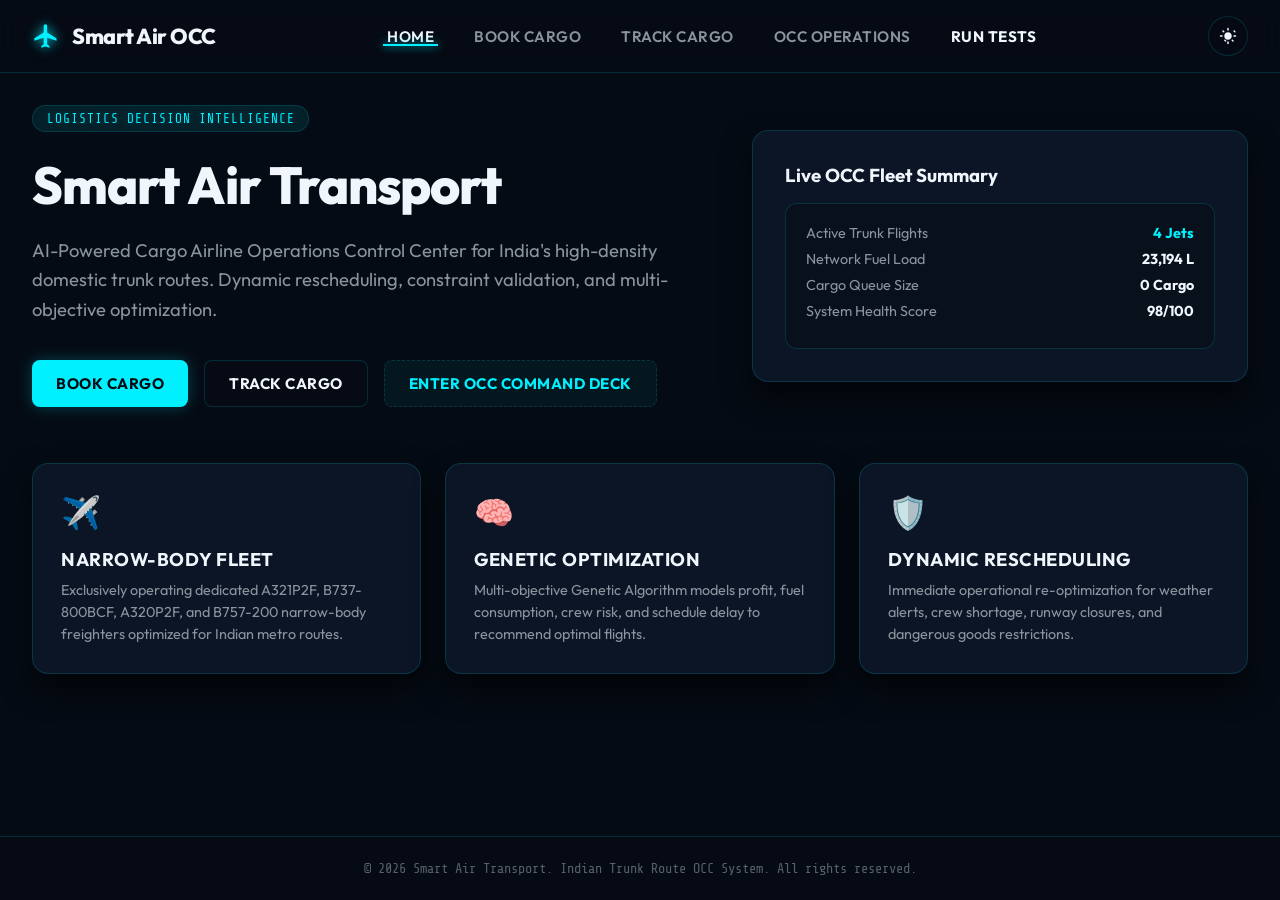
==== Smart-Air-Transport-main/index.html @ b02e7d80 "OCC operations, admin page, admin controls, machine learning algorithms for route optimization and r" ====
<!DOCTYPE html>
<html lang="en" data-theme="dark">
<head>
  <meta charset="UTF-8">
  <meta name="viewport" content="width=device-width, initial-scale=1.0">
  <title>Smart Air Transport - AI Cargo Operations Control Center</title>
  <link rel="stylesheet" href="style.css">
</head>
<body>

  <!-- Navigation Header -->
  <header>
    <div class="nav-container">
      <a class="logo" id="logo-nav">
        <svg viewBox="0 0 24 24">
          <path d="M21 16v-2l-8-5V3.5c0-.83-.67-1.5-1.5-1.5S10 2.67 10 3.5V9l-8 5v2l8-2.5V19l-2 1.5V22l3.5-1 3.5 1v-1.5L13 19v-5.5l8 2.5z"/>
        </svg>
        <span>Smart Air OCC</span>
      </a>

      <!-- Hamburger Menu for Mobile -->
      <button class="menu-toggle" id="menu-toggle-btn" aria-label="Toggle navigation menu">
        <svg viewBox="0 0 24 24">
          <path d="M3 18h18v-2H3v2zm0-5h18v-2H3v2zm0-7v2h18V6H3z"/>
        </svg>
      </button>

      <!-- Navigation Links -->
      <nav class="nav-links" id="nav-menu">
        <li class="nav-item">
          <a class="nav-link active" data-section="home" href="#home">Home</a>
        </li>
        <li class="nav-item">
          <a class="nav-link" data-section="place-order" href="#place-order">Book Cargo</a>
        </li>
        <li class="nav-item">
          <a class="nav-link" data-section="track-order" href="#track-order">Track Cargo</a>
        </li>
        <li class="nav-item">
          <a class="nav-link" data-section="occ" href="#occ" id="occ-nav-link">OCC Operations</a>
        </li>
        <li class="nav-item">
          <a class="nav-link" href="test.html" target="_blank" style="color: var(--warning-glow); font-weight: bold;">Run Tests</a>
        </li>
      </nav>

      <!-- Header Action Items -->
      <div class="header-actions">
        <!-- Theme Toggle Button -->
        <button class="theme-toggle-btn" id="theme-btn" aria-label="Toggle color theme">
          <svg class="moon-icon" viewBox="0 0 24 24">
            <path d="M12.3 22h-.1c-5.5 0-10-4.5-10-10 0-4.8 3.5-9 8.3-9.9.5-.1.9.3.8.8-.4 2.1.2 4.3 1.6 5.9 1.4 1.7 3.6 2.6 5.8 2.3.5-.1.9.3.8.8-.9 4.8-5.1 8.1-9.9 8.1zm-4-15.8c-2.3 1.2-3.8 3.6-3.8 6.3 0 3.9 3.1 7 7 7 .9 0 1.8-.2 2.6-.5-1.5-1.4-2.2-3.5-2-5.6.3-2.9 2.2-5.3 5-6.2-.7-.4-1.5-.6-2.3-.6-2.5 0-4.9 1.3-6.5 3.6z"/>
          </svg>
          <svg class="sun-icon" viewBox="0 0 24 24">
            <path d="M12 7c-2.76 0-5 2.24-5 5s2.24 5 5 5 5-2.24 5-5-2.24-5-5-5zM2 13h2c.55 0 1-.45 1-1s-.45-1-1-1H2c-.55 0-1 .45-1 1s.45 1 1 1zm18 0h2c.55 0 1-.45 1-1s-.45-1-1-1h-2c-.55 0-1 .45-1 1s.45 1 1 1zM11 2v2c0 .55.45 1 1 1s1-.45 1-1V2c0-.55-.45-1-1-1s-1 .45-1 1zm0 18v2c0 .55.45 1 1 1s1-.45 1-1v-2c0-.55-.45-1-1-1s-1 .45-1 1zM5.99 4.58c-.39-.39-1.03-.39-1.41 0s-.39 1.03 0 1.41l1.06 1.06c.39.39 1.03.39 1.41 0s.39-1.03 0-1.41L5.99 4.58zm12.37 12.37c-.39-.39-1.03-.39-1.41 0s-.39 1.03 0 1.41l1.06 1.06c.39.39 1.03.39 1.41 0s.39-1.03 0-1.41l-1.06-1.06zm1.06-12.37c-.39.39-.39 1.03 0 1.41l1.06 1.06c.39.39 1.03.39 1.41 0s.39-1.03 0-1.41l-1.06-1.06c-.39-.39-1.03-.39-1.41 0zm-12.37 12.37c-.39.39-.39 1.03 0 1.41l1.06 1.06c.39.39 1.03.39 1.41 0s.39-1.03 0-1.41l-1.06-1.06c-.39-.39-1.03-.39-1.41 0z"/>
          </svg>
        </button>
      </div>
    </div>
  </header>

  <!-- Main Content Areas -->
  <main>
    
    <!-- Home / Dashboard Section -->
    <section class="app-section active" id="home-section">
      <div class="hero-content">
        <div class="hero-text">
          <div class="hud-badge">Logistics Decision Intelligence</div>
          <h1>Smart Air Transport</h1>
          <p>AI-Powered Cargo Airline Operations Control Center for India's high-density domestic trunk routes. Dynamic rescheduling, constraint validation, and multi-objective optimization.</p>
          <div class="hero-ctas">
            <button class="btn btn-primary" id="cta-place-order">Book Cargo</button>
            <button class="btn btn-secondary" id="cta-track-order">Track Cargo</button>
            <button class="btn btn-hud" id="cta-occ">Enter OCC Command Deck</button>
          </div>
        </div>
        <div class="hero-illustration">
          <div class="card-decoration glass-card">
            <h3>Live OCC Fleet Summary</h3>
            <div class="summary-box" style="margin-top: 1rem;">
              <div class="summary-row">
                <span>Active Trunk Flights</span>
                <strong style="color: var(--accent-color);" id="active-flights-count">4 Jets</strong>
              </div>
              <div class="summary-row">
                <span>Network Fuel Load</span>
                <strong id="avg-fuel-stat">0 L</strong>
              </div>
              <div class="summary-row">
                <span>Cargo Queue Size</span>
                <strong id="pending-cargo-stat">0 Packages</strong>
              </div>
              <div class="summary-row">
                <span>System Health Score</span>
                <strong style="color: var(--success-glow);">98/100</strong>
              </div>
            </div>
          </div>
        </div>
      </div>

      <!-- Feature grid cards -->
      <div class="features-grid">
        <div class="feature-card glass-card">
          <div class="feature-icon">✈️</div>
          <h3>Narrow-Body Fleet</h3>
          <p>Exclusively operating dedicated A321P2F, B737-800BCF, A320P2F, and B757-200 narrow-body freighters optimized for Indian metro routes.</p>
        </div>
        <div class="feature-card glass-card">
          <div class="feature-icon">🧠</div>
          <h3>Genetic Optimization</h3>
          <p>Multi-objective Genetic Algorithm models profit, fuel consumption, crew risk, and schedule delay to recommend optimal flights.</p>
        </div>
        <div class="feature-card glass-card">
          <div class="feature-icon">🛡️</div>
          <h3>Dynamic Rescheduling</h3>
          <p>Immediate operational re-optimization for weather alerts, crew shortage, runway closures, and dangerous goods restrictions.</p>
        </div>
      </div>
    </section>

    <!-- Place Order Section -->
    <section class="app-section" id="place-order-section">
      <div class="section-header">
        <h2>Book Air Cargo Space</h2>
        <p>Queue cargo shipments for screening, constraint validation, and AI slot assignment.</p>
      </div>

      <div class="form-container glass-card">
        <form id="order-form">
          <div class="form-row">
            <div class="form-group">
              <label for="sender-name">Sender Name</label>
              <input type="text" id="sender-name" placeholder="IndiPharm Laboratories" required>
            </div>
            <div class="form-group">
              <label for="receiver-name">Receiver Name</label>
              <input type="text" id="receiver-name" placeholder="Express Distribution Services" required>
            </div>
          </div>

          <div class="form-row">
            <div class="form-group">
              <label for="origin-airport">Origin Hub (India)</label>
              <select id="origin-airport" required>
                <option value="" disabled selected>Select Origin</option>
                <option value="BOM">Mumbai Hub (BOM)</option>
                <option value="AMD">Ahmedabad Hub (AMD)</option>
                <option value="BLR">Bengaluru Hub (BLR)</option>
                <option value="DEL">Delhi Hub (DEL)</option>
                <option value="CCU">Kolkata Hub (CCU)</option>
              </select>
            </div>
            <div class="form-group">
              <label for="destination-airport">Destination Hub (India)</label>
              <select id="destination-airport" required>
                <option value="" disabled selected>Select Destination</option>
                <option value="BOM">Mumbai Hub (BOM)</option>
                <option value="AMD">Ahmedabad Hub (AMD)</option>
                <option value="BLR">Bengaluru Hub (BLR)</option>
                <option value="DEL">Delhi Hub (DEL)</option>
                <option value="CCU">Kolkata Hub (CCU)</option>
              </select>
            </div>
          </div>

          <div class="form-row">
            <div class="form-group">
              <label for="package-weight">Cargo Weight (tonnes)</label>
              <input type="number" id="package-weight" min="0.1" max="30" step="0.1" placeholder="4.5 tonnes" required>
            </div>
            <div class="form-group">
              <label for="cargo-type">Cargo Type</label>
              <select id="cargo-type" required>
                <option value="" disabled selected>Select Cargo Type</option>
                <option value="Medical">Medical Supplies</option>
                <option value="Perishable">Perishables / Cold Chain</option>
                <option value="Express">Express E-Commerce</option>
                <option value="Standard">Standard Cargo</option>
              </select>
            </div>
          </div>

          <div class="form-row">
            <div class="form-group">
              <label>Cargo Dimensions (meters)</label>
              <div class="dimension-inputs" style="display: flex; gap: 0.5rem;">
                <input type="number" id="package-len" min="0.1" step="0.1" placeholder="L (m)" required>
                <input type="number" id="package-wid" min="0.1" step="0.1" placeholder="W (m)" required>
                <input type="number" id="package-hei" min="0.1" step="0.1" placeholder="H (m)" required>
              </div>
            </div>
            <div class="form-group">
              <label for="delivery-deadline">Delivery Deadline</label>
              <input type="datetime-local" id="delivery-deadline" required>
            </div>
          </div>

          <div class="form-row" style="align-items: center; margin-bottom: 1rem;">
            <div class="form-group checkbox-group">
              <input type="checkbox" id="hazardous-flag" style="width: auto; margin-right: 0.5rem;">
              <label for="hazardous-flag" style="display: inline-block;">Hazardous / Dangerous Goods (DG)</label>
            </div>
            <div class="form-group checkbox-group">
              <input type="checkbox" id="perishable-flag" style="width: auto; margin-right: 0.5rem;">
              <label for="perishable-flag" style="display: inline-block;">Requires Cold Storage</label>
            </div>
          </div>

          <!-- Latest Acceptance Time (LAT) Panel -->
          <div class="summary-box lat-box" id="lat-feedback-box" style="display: none; background: rgba(10, 37, 64, 0.4); border: 1px solid var(--accent-color);">
            <h4 style="margin-bottom: 0.5rem; text-transform: uppercase; font-size: 0.85rem; letter-spacing: 0.5px; color: var(--accent-color);">Latest Booking Acceptance Time (LAT) Check</h4>
            <div class="summary-row">
              <span>Next Flight Scheduled Departure:</span>
              <strong id="next-flight-dep">-</strong>
            </div>
            <div class="summary-row">
              <span>Road Pickup & Processing Delays:</span>
              <span id="road-pickup-time">2h 00m</span>
            </div>
            <div class="summary-row">
              <span>Warehouse Processing:</span>
              <span id="warehouse-time">0h 45m</span>
            </div>
            <div class="summary-row">
              <span>Security Screening:</span>
              <span id="security-time">0h 30m</span>
            </div>
            <div class="summary-row">
              <span>Loading & Safety Buffer:</span>
              <span id="loading-safety-time">0h 45m (20m Load + 25m Buffer)</span>
            </div>
            <div class="summary-row" style="border-top: 1px dashed var(--border-color); padding-top: 0.5rem; font-weight: bold;">
              <span>Latest Acceptance Deadline:</span>
              <span id="lat-deadline-disp">-</span>
            </div>
            <div class="summary-row" id="lat-status-row" style="border-top: 1px solid var(--border-color); padding-top: 0.5rem; margin-top: 0.5rem;">
              <span>Acceptance Feasibility:</span>
              <strong id="lat-feasibility">-</strong>
            </div>
          </div>

          <button type="submit" class="btn btn-primary" style="width: 100%; margin-top: 1.5rem;">Submit Booking to Screening</button>
        </form>

        <!-- Order Success Screen -->
        <div class="success-screen" id="order-success" style="display: none;">
          <div class="success-icon">✓</div>
          <h3>Cargo Booking Logged</h3>
          <p>Your cargo transport request has been queued. Security screening process has commenced.</p>
          
          <div class="tracking-code-container">
            <span class="tracking-code" id="success-tracking-id">SAT-4820-BOM</span>
            <button class="copy-btn" id="copy-tracking-btn" title="Copy to clipboard">
              <svg viewBox="0 0 24 24">
                <path d="M16 1H4c-1.1 0-2 .9-2 2v14h2V3h12V1zm3 4H8c-1.1 0-2 .9-2 2v14c0 1.1.9 2 2 2h11c1.1 0 2-.9 2-2V7c0-1.1-.9-2-2-2zm0 16H8V7h11v14z"/>
              </svg>
            </button>
          </div>

          <!-- Security Screening Live Display -->
          <div class="screening-live-panel glass-card" style="margin-bottom: 2rem; padding: 1.5rem; text-align: left;">
            <h4 style="margin-bottom: 1rem; border-bottom: 1px solid var(--border-color); padding-bottom: 0.5rem;">Security Screening Pipeline</h4>
            <div class="screening-steps">
              <div class="screening-step" id="scr-xray"><span class="bullet">○</span> X-Ray Inspection: <strong class="scr-status">Pending</strong></div>
              <div class="screening-step" id="scr-dg"><span class="bullet">○</span> Dangerous Goods Detection: <strong class="scr-status">Pending</strong></div>
              <div class="screening-step" id="scr-docs"><span class="bullet">○</span> Documentation Verification: <strong class="scr-status">Pending</strong></div>
              <div class="screening-step" id="scr-manual"><span class="bullet">○</span> Manual Inspection: <strong class="scr-status">Not required</strong></div>
            </div>
            <div style="margin-top: 1rem; border-top: 1px dashed var(--border-color); padding-top: 0.5rem;">
              <span>Overall Screening Outcome:</span>
              <strong id="screening-outcome-disp" style="float: right; color: var(--warning-glow);">Scanning...</strong>
            </div>
          </div>

          <div style="display: flex; gap: 1rem; justify-content: center;">
            <button class="btn btn-primary" id="success-track-btn">Track Live Status</button>
            <button class="btn btn-secondary" id="success-new-order-btn">Book Another Cargo</button>
          </div>
        </div>
      </div>
    </section>

    <!-- Track Order Section -->
    <section class="app-section" id="track-order-section">
      <div class="section-header">
        <h2>Cargo Consignment Tracker</h2>
        <p>Monitor real-time status, security checks, assigned flights, and dispatcher decision logs.</p>
      </div>

      <div class="form-container glass-card" style="max-width: 800px;">
        <div class="tracker-search-box">
          <input type="text" id="tracker-input" placeholder="Enter Tracking Code (e.g. SAT-1002-DEL)" autocomplete="off">
          <button class="btn btn-primary" id="tracker-search-btn">Locate Cargo</button>
        </div>

        <div id="tracker-empty" style="text-align: center; padding: 2rem 0; color: var(--text-muted);">
          <svg viewBox="0 0 24 24" style="width: 64px; height: 64px; fill: currentColor; margin-bottom: 1rem; opacity: 0.5;">
            <path d="M15.5 14h-.79l-.28-.27C15.41 12.59 16 11.11 16 9.5 16 5.91 13.09 3 9.5 3S3 5.91 3 9.5 5.91 16 9.5 16c1.61 0 3.09-.59 4.23-1.57l.27.28v.79l5 4.99L20.49 19l-4.99-5zm-6 0C7.01 14 5 11.99 5 9.5S7.01 5 9.5 5 14 7.01 14 9.5 11.99 14 9.5 14z"/>
          </svg>
          <p>Enter a cargo tracking ID to inspect dispatch and routing progress.</p>
          <p style="font-size: 0.85rem; margin-top: 0.5rem;">Sample tracking code: <strong style="cursor: pointer; text-decoration: underline;" id="sample-track-code">SAT-8291-BOM</strong></p>
        </div>

        <!-- Tracking Visual Card -->
        <div id="tracker-result" style="display: none;" class="tracking-card">
          <div class="tracking-meta">
            <div class="meta-group">
              <h4>Cargo Tracking ID</h4>
              <p id="track-id-disp">SAT-XXXX-XX</p>
            </div>
            <div class="meta-group">
              <h4>Classification</h4>
              <p id="track-priority-disp">Express Priority</p>
            </div>
            <div class="meta-group" style="text-align: right;">
              <h4>Estimated Delivery</h4>
              <p id="track-delivery-disp">Calculating...</p>
            </div>
          </div>

          <!-- Progress Timeline -->
          <div class="timeline">
            <div class="timeline-progress" id="progress-line"></div>
            
            <div class="timeline-step" id="step-0">
              <div class="step-node">1</div>
              <div class="step-label">Booked</div>
            </div>
            <div class="timeline-step" id="step-1">
              <div class="step-node">2</div>
              <div class="step-label">Screening</div>
            </div>
            <div class="timeline-step" id="step-2">
              <div class="step-node">3</div>
              <div class="step-label">Assigned</div>
            </div>
            <div class="timeline-step" id="step-3">
              <div class="step-node">4</div>
              <div class="step-label">Loading</div>
            </div>
            <div class="timeline-step" id="step-4">
              <div class="step-node">5</div>
              <div class="step-label">In Flight</div>
            </div>
            <div class="timeline-step" id="step-5">
              <div class="step-node">6</div>
              <div class="step-label">Delivered</div>
            </div>
          </div>

          <!-- Cargo & Route Info -->
          <div class="summary-box" style="margin-bottom: 2rem;">
            <div class="summary-row">
              <span>Trunk Routing</span>
              <strong id="track-origin-disp">-</strong>
            </div>
            <div class="summary-row">
              <span>Assigned Aircraft</span>
              <strong id="track-aircraft-disp">-</strong>
            </div>
            <div class="summary-row">
              <span>Specifications</span>
              <span id="track-package-disp">-</span>
            </div>
            <div class="summary-row">
              <span>Hazardous Status</span>
              <span id="track-haz-disp">-</span>
            </div>
          </div>

          <!-- Transit History Logs -->
          <div class="tracking-logs">
            <h3>Operations Log Registry</h3>
            <div id="tracking-logs-container">
              <!-- Dynamically populated -->
            </div>
          </div>
        </div>
      </div>
    </section>

    <!-- OCC Operations Section -->
    <section class="app-section" id="occ-section">
      <!-- Admin Login Card -->
      <div class="form-container glass-card" id="admin-login-card" style="max-width: 450px; margin: 4rem auto; text-align: center;">
        <div class="hud-badge" style="margin-bottom: 1rem;">SECURE ACCESS ONLY</div>
        <h2 style="font-family: monospace; text-transform: uppercase; margin-bottom: 0.5rem; font-size: 1.5rem;">Admin Authorization</h2>
        <p style="color: var(--text-secondary); font-size: 0.9rem; margin-bottom: 2rem;">Please enter password to gain access to the OCC Command Deck.</p>
        
        <form id="admin-login-form">
          <div class="form-group" style="text-align: left;">
            <label for="admin-password">Secure Password</label>
            <input type="password" id="admin-password" placeholder="••••••••" style="font-family: monospace;" required>
            <div id="login-error-disp" style="color: var(--danger-color); font-size: 0.85rem; margin-top: 0.5rem; display: none; font-weight: bold; font-family: monospace;">Invalid admin password. Access Denied.</div>
          </div>
          <button type="submit" class="btn btn-primary" style="width: 100%; margin-top: 1rem;">Authorize Access</button>
        </form>
      </div>

      <!-- Real-Time Dashboard Layout Grid -->
      <div class="occ-dashboard-container" id="admin-occ-dashboard" style="display: none;">
        <div class="section-header" style="position: relative; margin-bottom: 2rem;">
          <h2 style="font-family: monospace; letter-spacing: -1px; text-transform: uppercase;">Operations Control Center (OCC)</h2>
          <p>Live fleet coordination, slot management, and AI Genetic Rescheduling Console.</p>
          <button class="btn btn-secondary" id="btn-admin-logout" style="position: absolute; right: 0; top: 10px; font-size: 0.8rem; padding: 0.4rem 0.8rem;">Log Out Admin</button>
        </div>

        <div class="occ-layout-grid">
        
        <!-- COLUMN 1: Fleet & Flights (Left) -->
        <div class="occ-column left-col">
          
          <!-- Fleet Control Deck -->
          <div class="occ-panel glass-card">
            <div class="panel-header">
              <h3>Fleet Control Deck</h3>
              <div class="active-badge">4 Narrow-Body Jets</div>
            </div>
            <div class="fleet-grid" id="fleet-container">
              <!-- JS Populated Fleet Cards -->
            </div>
          </div>

          <!-- Flight Control Deck -->
          <div class="occ-panel glass-card" style="margin-top: 1.5rem;">
            <div class="panel-header">
              <h3>Active Flight Schedule Board</h3>
              <button class="btn btn-hud-action" id="btn-reoptimize-ga" style="font-size: 0.8rem; padding: 0.4rem 0.8rem;">Run GA Re-Optimization</button>
            </div>
            <div class="flight-list-container">
              <table class="occ-table" id="flight-table">
                <thead>
                  <tr>
                    <th>Flight</th>
                    <th>Route</th>
                    <th>Departure</th>
                    <th>Aircraft</th>
                    <th>Load %</th>
                    <th>Delay</th>
                    <th>Lock</th>
                    <th>Actions</th>
                  </tr>
                </thead>
                <tbody id="flight-table-body">
                  <!-- Dynamic rows -->
                </tbody>
              </table>
            </div>
          </div>
        </div>

        <!-- COLUMN 2: Map & Weather Control (Middle) -->
        <div class="occ-column center-col">
          
          <!-- Live Route Network Map -->
          <div class="occ-panel glass-card map-panel">
            <div class="panel-header">
              <h3>Live Network Route Map</h3>
              <div class="map-legend">
                <span class="legend-item"><span class="dot normal"></span> Normal</span>
                <span class="legend-item"><span class="dot congested"></span> Congested</span>
                <span class="legend-item"><span class="dot weather"></span> Weather</span>
                <span class="legend-item"><span class="dot closed"></span> Closed</span>
              </div>
            </div>
            
            <div class="svg-map-wrapper">
              <svg viewBox="0 0 500 500" class="india-route-map" id="route-map-svg">
                <!-- Outer borders and backgrounds defined in CSS -->
                <!-- Routes -->
                <path d="M 240,100 L 150,340" id="route-DEL-BOM" class="map-route-line" />
                <path d="M 240,100 L 140,230" id="route-DEL-AMD" class="map-route-line" />
                <path d="M 240,100 L 210,440" id="route-DEL-BLR" class="map-route-line" />
                <path d="M 240,100 L 390,250" id="route-DEL-CCU" class="map-route-line" />
                <path d="M 150,340 L 140,230" id="route-BOM-AMD" class="map-route-line" />
                <path d="M 150,340 L 210,440" id="route-BOM-BLR" class="map-route-line" />
                <path d="M 150,340 L 390,250" id="route-BOM-CCU" class="map-route-line" />
                <path d="M 140,230 L 210,440" id="route-AMD-BLR" class="map-route-line" />
                <path d="M 140,230 L 390,250" id="route-AMD-CCU" class="map-route-line" />
                <path d="M 210,440 L 390,250" id="route-BLR-CCU" class="map-route-line" />

                <!-- Hub Markers -->
                <g class="map-hub" id="hub-DEL" transform="translate(240,100)">
                  <circle r="8" class="hub-circle" />
                  <text y="-12" class="hub-label">DEL</text>
                </g>
                <g class="map-hub" id="hub-AMD" transform="translate(140,230)">
                  <circle r="8" class="hub-circle" />
                  <text y="-12" class="hub-label">AMD</text>
                </g>
                <g class="map-hub" id="hub-BOM" transform="translate(150,340)">
                  <circle r="8" class="hub-circle" />
                  <text y="-12" class="hub-label">BOM</text>
                </g>
                <g class="map-hub" id="hub-CCU" transform="translate(390,250)">
                  <circle r="8" class="hub-circle" />
                  <text y="-12" class="hub-label">CCU</text>
                </g>
                <g class="map-hub" id="hub-BLR" transform="translate(210,440)">
                  <circle r="8" class="hub-circle" />
                  <text y="-12" class="hub-label">BLR</text>
                </g>

                <!-- Active Flying Planes (Animated dynamically via JS) -->
                <g id="active-planes-group"></g>
              </svg>
            </div>
          </div>

          <!-- Environment & Controls Deck (Weather / Slot / Emergency) -->
          <div class="occ-panel glass-card" style="margin-top: 1.5rem;">
            <div class="panel-header">
              <h3>Incident & Disruption Control Deck</h3>
            </div>
            
            <!-- Quick Crisis Actions -->
            <div class="emergency-deck">
              <button class="btn btn-danger" data-emergency="aircraft-failure">Aircraft Breakdown</button>
              <button class="btn btn-danger" data-emergency="runway-closed">Runway Closed (DEL)</button>
              <button class="btn btn-danger" data-emergency="security-threat">Security Threat</button>
              <button class="btn btn-danger" data-emergency="malicious-cargo">Malicious Cargo</button>
              <button class="btn btn-danger" data-emergency="medical-emergency">Medical Emergency</button>
              <button class="btn btn-danger" data-emergency="fuel-shortage">Fuel Shortage</button>
              <button class="btn btn-danger" data-emergency="bird-strike">Bird Strike (BOM)</button>
              <button class="btn btn-danger" data-emergency="weather-alert">Severe Storm System</button>
            </div>

            <!-- Manual Controls for Custom Tuning -->
            <div class="environmental-tuning-row" style="display: grid; grid-template-columns: 1fr 1fr; gap: 1rem; margin-top: 1rem; border-top: 1px solid var(--border-color); padding-top: 1rem;">
              <div>
                <h4 style="font-size: 0.85rem; margin-bottom: 0.5rem; text-transform: uppercase;">Weather Control</h4>
                <div class="tuning-group">
                  <label for="weather-select">Select Global Weather:</label>
                  <select id="weather-select" style="padding: 0.4rem; font-size: 0.85rem;">
                    <option value="Normal">Clear Sky (Normal)</option>
                    <option value="Fog">Heavy Fog (Low Visibility)</option>
                    <option value="Storm">Severe Thunderstorms (High Wind)</option>
                    <option value="Heavy Rain">Monsoon Heavy Rain</option>
                  </select>
                </div>
                <div class="tuning-group" style="margin-top: 0.5rem;">
                  <label for="wind-speed-input">Wind Speed: <span id="wind-speed-val">12 knots</span></label>
                  <input type="range" id="wind-speed-input" min="0" max="80" value="12" style="padding: 0;">
                </div>
              </div>

              <div>
                <h4 style="font-size: 0.85rem; margin-bottom: 0.5rem; text-transform: uppercase;">Airport Slottings</h4>
                <div class="tuning-group">
                  <label for="airport-selector">Select Airport to Tweak:</label>
                  <select id="airport-selector" style="padding: 0.4rem; font-size: 0.85rem;">
                    <option value="DEL">DEL (Delhi)</option>
                    <option value="BOM">BOM (Mumbai)</option>
                    <option value="AMD">AMD (Ahmedabad)</option>
                    <option value="BLR">BLR (Bengaluru)</option>
                    <option value="CCU">CCU (Kolkata)</option>
                  </select>
                </div>
                <div class="tuning-group" style="margin-top: 0.5rem; display: flex; gap: 0.5rem;">
                  <select id="airport-status-select" style="padding: 0.4rem; font-size: 0.85rem;">
                    <option value="Open">Status: Open</option>
                    <option value="Congested">Status: Congested</option>
                    <option value="Restricted">Status: Restricted</option>
                    <option value="Closed">Status: Closed</option>
                  </select>
                  <button class="btn btn-hud-action" id="apply-airport-tweak" style="font-size: 0.85rem; padding: 0.4rem;">Apply</button>
                </div>
              </div>
            </div>
          </div>
        </div>

        <!-- COLUMN 3: AI Recommendation & Cargo Queue (Right) -->
        <div class="occ-column right-col">
          
          <!-- AI Decision Support Recommendation Panel -->
          <div class="occ-panel glass-card ai-recommendation-panel" id="ai-recomm-panel">
            <div class="panel-header">
              <h3>AI Decision Support Panel</h3>
              <div class="ai-chip">GA ENGINE ACTIVE</div>
            </div>
            
            <div class="ai-content-body">
              <div class="recomm-header">
                <h4>Target Optimization Strategy</h4>
                <p>Maximize Profit & SLA adherence, Minimize Fuel & Delay Risk.</p>
              </div>

              <div class="recomm-metrics-grid">
                <div class="recomm-metric">
                  <span class="label">Recommended Aircraft</span>
                  <strong id="ai-rec-aircraft">-</strong>
                </div>
                <div class="recomm-metric">
                  <span class="label">Recommended Route</span>
                  <strong id="ai-rec-route">-</strong>
                </div>
                <div class="recomm-metric">
                  <span class="label">Expected Flight Delay</span>
                  <strong id="ai-rec-delay">-</strong>
                </div>
                <div class="recomm-metric">
                  <span class="label">Expected Fuel Load</span>
                  <strong id="ai-rec-fuel">-</strong>
                </div>
                <div class="recomm-metric">
                  <span class="label">Expected Operating Profit</span>
                  <strong id="ai-rec-profit">-</strong>
                </div>
                <div class="recomm-metric">
                  <span class="label">Operational Health Score</span>
                  <strong id="ai-rec-score" style="color: var(--accent-color); font-size: 1.4rem;">-/100</strong>
                </div>
              </div>

              <!-- GA Realtime Visualization Graph Mock/Simulation -->
              <div class="ga-viz-container" style="margin-top: 1rem; background: rgba(0, 0, 0, 0.3); border: 1px solid var(--border-color); border-radius: 8px; padding: 0.75rem;">
                <h4 style="font-size: 0.8rem; text-transform: uppercase; color: var(--text-muted); margin-bottom: 0.25rem;">Genetic Algorithm Fitness Convergence</h4>
                <div class="ga-generations-bar" style="display: flex; height: 35px; align-items: flex-end; gap: 2px;">
                  <!-- Dynamically filled with vertical bars for generation fitness -->
                  <div style="flex: 1; height: 10%; background: var(--border-color);"></div>
                  <div style="flex: 1; height: 15%; background: var(--border-color);"></div>
                  <div style="flex: 1; height: 30%; background: var(--border-color);"></div>
                  <div style="flex: 1; height: 50%; background: var(--accent-color);"></div>
                  <div style="flex: 1; height: 75%; background: var(--accent-color);"></div>
                  <div style="flex: 1; height: 95%; background: var(--success-glow);"></div>
                </div>
                <div style="display: flex; justify-content: space-between; font-size: 0.75rem; color: var(--text-muted); margin-top: 0.25rem;">
                  <span>Generation 0 (Init)</span>
                  <span id="ga-generation-count">Gen 30</span>
                  <span>Fitness: Max (98%)</span>
                </div>
              </div>

              <div style="margin-top: 1rem; display: flex; gap: 0.5rem;">
                <button class="btn btn-primary" id="btn-apply-ai-rec" style="width: 100%; font-size: 0.9rem; padding: 0.6rem;">Approve AI Routing Recommendation</button>
              </div>
            </div>
          </div>

          <!-- Cargo Queue Columns -->
          <div class="occ-panel glass-card" style="margin-top: 1.5rem;">
            <div class="panel-header">
              <h3>Consignment Sorting Queue</h3>
            </div>
            
            <div class="cargo-queue-columns">
              <div class="queue-col">
                <h4 class="queue-col-title">Pending Screening</h4>
                <div class="queue-list" id="queue-pending">
                  <!-- Cargo items -->
                </div>
              </div>
              <div class="queue-col">
                <h4 class="queue-col-title">Assigned / Loading</h4>
                <div class="queue-list" id="queue-assigned">
                  <!-- Cargo items -->
                </div>
              </div>
              <div class="queue-col">
                <h4 class="queue-col-title">In Flight / Delivered</h4>
                <div class="queue-list" id="queue-completed">
                  <!-- Cargo items -->
                </div>
              </div>
            </div>
          </div>
        </div>
      </div>

      <!-- BOTTOM ROW: Decision Logs -->
      <div class="occ-panel glass-card" style="margin-top: 1.5rem; max-width: 100%;">
        <div class="panel-header">
          <h3>Trunk Network OCC Decision Logs</h3>
          <span style="font-size: 0.8rem; color: var(--text-muted);">Real-time audit registry of all AI optimization and operator actions. No data loss.</span>
        </div>
        <div class="decision-logs-container">
          <table class="occ-table">
            <thead>
              <tr>
                <th>Timestamp</th>
                <th>Operator / Trigger</th>
                <th>Disruption Event</th>
                <th>Previous Config</th>
                <th>New Optimized Config</th>
                <th>Rationale / Reason</th>
              </tr>
            </thead>
            <tbody id="decision-logs-body">
              <!-- Logs items -->
            </tbody>
          </table>
        </div>
      </div>
      </div> <!-- End of admin-occ-dashboard -->
    </section>

  </main>

  <!-- Footer -->
  <footer>
    <p>&copy; 2026 Smart Air Transport. Indian Trunk Route OCC System. All rights reserved.</p>
  </footer>

  <script src="app.js"></script>
</body>
</html>
---- Smart-Air-Transport-main/style.css ----
/* Import premium Google Font */
@import url('https://fonts.googleapis.com/css2?family=Outfit:wght@300;400;500;600;700;800&family=Share+Tech+Mono&display=swap');

:root {
  /* Default Dark OCC Theme - High Contrast Cyber-HUD */
  --bg-color: #050b14;
  --card-bg: rgba(13, 24, 42, 0.85);
  --card-shadow: rgba(0, 0, 0, 0.6);
  --text-primary: #f0f6fc;
  --text-secondary: #8b949e;
  --text-muted: #586069;
  --accent-color: #00f0ff; /* Neon Cyan */
  --accent-hover: #5dfdff;
  --input-bg: rgba(5, 11, 20, 0.6);
  --border-color: rgba(0, 240, 255, 0.15);
  --nav-bg: rgba(5, 11, 20, 0.8);
  
  --danger-color: #ff0055;
  --warning-color: #ffaa00;
  --success-color: #00ff66;
  
  --timeline-line: rgba(255, 255, 255, 0.1);
  --timeline-node-active: #00f0ff;
  --timeline-node-inactive: rgba(255, 255, 255, 0.15);
  
  --font-family: 'Outfit', sans-serif;
  --font-mono: 'Share Tech Mono', monospace;
  --transition-speed: 0.3s;
}

[data-theme="light"] {
  /* Premium Light Theme */
  --bg-color: #f4f7fa;
  --card-bg: rgba(255, 255, 255, 0.95);
  --card-shadow: rgba(15, 23, 42, 0.08);
  --text-primary: #0f172a;
  --text-secondary: #475569;
  --text-muted: #94a3b8;
  --accent-color: #0f172a; /* Deep Slate/Navy */
  --accent-hover: #334155;
  --input-bg: #ffffff;
  --border-color: rgba(15, 23, 42, 0.1);
  --nav-bg: rgba(244, 247, 250, 0.9);
  
  --danger-color: #dc2626;
  --warning-color: #d97706;
  --success-color: #16a34a;
  
  --timeline-line: rgba(15, 23, 42, 0.1);
  --timeline-node-active: #1e293b;
  --timeline-node-inactive: rgba(15, 23, 42, 0.2);
}

/* Base resets & layout */
* {
  box-sizing: border-box;
  margin: 0;
  padding: 0;
}

body {
  font-family: var(--font-family);
  background-color: var(--bg-color);
  color: var(--text-primary);
  min-height: 100vh;
  display: flex;
  flex-direction: column;
  transition: background-color var(--transition-speed) ease, color var(--transition-speed) ease;
  overflow-x: hidden;
}

/* Header & Nav */
header {
  position: sticky;
  top: 0;
  z-index: 100;
  background-color: var(--nav-bg);
  backdrop-filter: blur(12px);
  -webkit-backdrop-filter: blur(12px);
  border-bottom: 1px solid var(--border-color);
  transition: background-color var(--transition-speed) ease, border-color var(--transition-speed) ease;
}

.nav-container {
  max-width: 1400px;
  margin: 0 auto;
  padding: 1rem 2rem;
  display: flex;
  justify-content: space-between;
  align-items: center;
}

.logo {
  display: flex;
  align-items: center;
  gap: 0.75rem;
  font-size: 1.35rem;
  font-weight: 800;
  letter-spacing: -0.5px;
  color: var(--text-primary);
  text-decoration: none;
  cursor: pointer;
  font-family: var(--font-family);
}

.logo svg {
  fill: var(--accent-color);
  width: 28px;
  height: 28px;
  transition: transform 0.4s ease;
  filter: drop-shadow(0 0 6px var(--accent-color));
}

.logo:hover svg {
  transform: translateY(-2px) rotate(15deg);
}

.nav-links {
  display: flex;
  align-items: center;
  gap: 2rem;
  list-style: none;
}

.nav-item {
  position: relative;
}

.nav-link {
  text-decoration: none;
  color: var(--text-secondary);
  font-size: 0.95rem;
  font-weight: 600;
  padding: 0.5rem 0.25rem;
  transition: color 0.3s ease;
  text-transform: uppercase;
  letter-spacing: 0.5px;
}

.nav-link::after {
  content: '';
  position: absolute;
  bottom: 0;
  left: 0;
  width: 0;
  height: 2px;
  background-color: var(--accent-color);
  transition: width 0.3s ease;
  box-shadow: 0 0 8px var(--accent-color);
}

.nav-link:hover {
  color: var(--text-primary);
}

.nav-link:hover::after,
.nav-link.active::after {
  width: 100%;
}

.nav-link.active {
  color: var(--text-primary);
}

.header-actions {
  display: flex;
  align-items: center;
  gap: 1.25rem;
}

/* Theme Toggle Button */
.theme-toggle-btn {
  background: var(--input-bg);
  border: 1px solid var(--border-color);
  color: var(--text-primary);
  cursor: pointer;
  width: 40px;
  height: 40px;
  border-radius: 50%;
  display: flex;
  align-items: center;
  justify-content: center;
  transition: all 0.3s ease;
}

.theme-toggle-btn:hover {
  transform: scale(1.05);
  border-color: var(--accent-color);
  box-shadow: 0 0 8px var(--accent-color);
}

.theme-toggle-btn svg {
  width: 18px;
  height: 18px;
  fill: currentColor;
}

.theme-toggle-btn .sun-icon {
  display: none;
}

[data-theme="dark"] .theme-toggle-btn .moon-icon {
  display: none;
}

[data-theme="dark"] .theme-toggle-btn .sun-icon {
  display: block;
}

/* Mobile Menu Button */
.menu-toggle {
  display: none;
  background: none;
  border: none;
  color: var(--text-primary);
  cursor: pointer;
}

.menu-toggle svg {
  width: 28px;
  height: 28px;
  fill: currentColor;
}

/* Main Content Area */
main {
  flex: 1;
  max-width: 1420px;
  width: 100%;
  margin: 0 auto;
  padding: 2rem;
  position: relative;
}

/* SPA Sections */
.app-section {
  display: none;
  animation: fadeIn 0.4s ease forwards;
}

.app-section.active {
  display: block;
}

@keyframes fadeIn {
  from {
    opacity: 0;
    transform: translateY(8px);
  }
  to {
    opacity: 1;
    transform: translateY(0);
  }
}

/* Glassmorphism Cards */
.glass-card {
  background: var(--card-bg);
  border: 1px solid var(--border-color);
  border-radius: 16px;
  padding: 2rem;
  box-shadow: 0 15px 30px var(--card-shadow);
  backdrop-filter: blur(10px);
  -webkit-backdrop-filter: blur(10px);
  transition: border-color var(--transition-speed) ease, box-shadow var(--transition-speed) ease;
}

.glass-card:hover {
  border-color: rgba(0, 240, 255, 0.25);
  box-shadow: 0 15px 35px rgba(0, 240, 255, 0.05);
}

/* HUD Badge */
.hud-badge {
  display: inline-block;
  font-family: var(--font-mono);
  background: rgba(0, 240, 255, 0.08);
  border: 1px solid var(--border-color);
  color: var(--accent-color);
  padding: 0.35rem 0.85rem;
  border-radius: 30px;
  font-size: 0.8rem;
  letter-spacing: 1px;
  text-transform: uppercase;
  margin-bottom: 1.5rem;
  filter: drop-shadow(0 0 4px rgba(0, 240, 255, 0.2));
}

/* Hero / Home Landing */
.hero-content {
  display: grid;
  grid-template-columns: 1.15fr 0.85fr;
  gap: 3rem;
  align-items: center;
  margin-bottom: 3.5rem;
}

.hero-text h1 {
  font-size: 3.25rem;
  font-weight: 800;
  line-height: 1.15;
  margin-bottom: 1.25rem;
  letter-spacing: -1px;
}

.hero-text p {
  font-size: 1.15rem;
  color: var(--text-secondary);
  line-height: 1.6;
  margin-bottom: 2.25rem;
}

.hero-ctas {
  display: flex;
  gap: 1rem;
}

/* Buttons */
.btn {
  display: inline-flex;
  align-items: center;
  justify-content: center;
  gap: 0.5rem;
  font-family: var(--font-family);
  font-size: 0.95rem;
  font-weight: 700;
  padding: 0.8rem 1.5rem;
  border-radius: 8px;
  cursor: pointer;
  transition: all 0.25s ease;
  text-decoration: none;
  text-transform: uppercase;
  letter-spacing: 0.5px;
}

.btn-primary {
  background-color: var(--accent-color);
  color: #050b14;
  border: none;
  box-shadow: 0 0 15px rgba(0, 240, 255, 0.25);
}

.btn-primary:hover {
  background-color: var(--accent-hover);
  transform: translateY(-2px);
  box-shadow: 0 0 20px rgba(0, 240, 255, 0.4);
}

.btn-secondary {
  background: var(--input-bg);
  border: 1px solid var(--border-color);
  color: var(--text-primary);
}

.btn-secondary:hover {
  background-color: rgba(255, 255, 255, 0.05);
  border-color: var(--text-primary);
  transform: translateY(-2px);
}

.btn-hud {
  background: rgba(0, 240, 255, 0.05);
  border: 1px dashed var(--border-color);
  color: var(--accent-color);
}

.btn-hud:hover {
  background: rgba(0, 240, 255, 0.12);
  border-style: solid;
  border-color: var(--accent-color);
  box-shadow: 0 0 10px rgba(0, 240, 255, 0.2);
  transform: translateY(-2px);
}

.btn-danger {
  background: rgba(255, 0, 85, 0.1);
  border: 1px solid rgba(255, 0, 85, 0.4);
  color: #ff3377;
  font-size: 0.8rem;
  padding: 0.5rem 0.8rem;
}

.btn-danger:hover {
  background: rgba(255, 0, 85, 0.25);
  border-color: #ff0055;
  color: #ffffff;
  box-shadow: 0 0 10px rgba(255, 0, 85, 0.3);
}

.btn-hud-action {
  background: var(--card-bg);
  border: 1px solid var(--border-color);
  color: var(--accent-color);
  border-radius: 6px;
  cursor: pointer;
  transition: all 0.2s;
  font-family: var(--font-mono);
}

.btn-hud-action:hover {
  background: var(--accent-color);
  color: #050b14;
  box-shadow: 0 0 8px var(--accent-color);
}

/* Feature grid */
.features-grid {
  display: grid;
  grid-template-columns: repeat(3, 1fr);
  gap: 1.5rem;
}

.feature-card {
  padding: 1.75rem;
}

.feature-icon {
  font-size: 2rem;
  margin-bottom: 1rem;
}

.feature-card h3 {
  font-size: 1.15rem;
  margin-bottom: 0.6rem;
  font-weight: 700;
  text-transform: uppercase;
  letter-spacing: 0.5px;
}

.feature-card p {
  color: var(--text-secondary);
  font-size: 0.9rem;
  line-height: 1.5;
}

/* Form Styling */
.form-container {
  max-width: 760px;
  margin: 0 auto;
}

.form-group {
  margin-bottom: 1.25rem;
}

.form-row {
  display: grid;
  grid-template-columns: 1fr 1fr;
  gap: 1.25rem;
}

label {
  display: block;
  font-size: 0.85rem;
  font-weight: 700;
  margin-bottom: 0.4rem;
  text-transform: uppercase;
  letter-spacing: 0.5px;
  color: var(--text-secondary);
}

input, select, textarea {
  width: 100%;
  padding: 0.75rem 1rem;
  border-radius: 8px;
  border: 1px solid var(--border-color);
  background-color: var(--input-bg);
  color: var(--text-primary);
  font-family: var(--font-family);
  font-size: 0.95rem;
  transition: all 0.25s ease;
  outline: none;
}

input:focus, select:focus, textarea:focus {
  border-color: var(--accent-color);
  box-shadow: 0 0 8px rgba(0, 240, 255, 0.2);
}

.checkbox-group {
  display: flex;
  align-items: center;
}

.checkbox-group input {
  cursor: pointer;
}

/* Summary boxes / lat boxes */
.summary-box {
  background: rgba(0, 0, 0, 0.25);
  border-radius: 12px;
  padding: 1.25rem;
  border: 1px solid var(--border-color);
}

.summary-row {
  display: flex;
  justify-content: space-between;
  margin-bottom: 0.5rem;
  font-size: 0.9rem;
}

.summary-row span {
  color: var(--text-secondary);
}

.summary-row strong {
  color: var(--text-primary);
}

/* Success details */
.success-screen h3 {
  font-size: 1.75rem;
  margin-bottom: 0.5rem;
}

.tracking-code-container {
  display: inline-flex;
  align-items: center;
  gap: 0.75rem;
  background: rgba(0, 240, 255, 0.05);
  border: 1px solid var(--border-color);
  padding: 0.5rem 1.25rem;
  border-radius: 8px;
  margin: 1rem 0 1.5rem 0;
}

.tracking-code {
  font-family: var(--font-mono);
  font-size: 1.4rem;
  font-weight: 700;
  color: var(--accent-color);
}

.copy-btn {
  background: none;
  border: none;
  color: var(--accent-color);
  cursor: pointer;
  display: flex;
  align-items: center;
}

.copy-btn:hover {
  color: var(--accent-hover);
}

/* Screening Pipeline Visuals */
.screening-steps {
  display: flex;
  flex-direction: column;
  gap: 0.5rem;
}

.screening-step {
  font-family: var(--font-mono);
  font-size: 0.9rem;
  padding: 0.4rem;
  border-radius: 4px;
}

.screening-step.active-step {
  background: rgba(0, 240, 255, 0.05);
  border-left: 3px solid var(--accent-color);
}

.screening-step.passed-step {
  color: var(--success-color);
}

.screening-step.failed-step {
  color: var(--danger-color);
}

.bullet {
  margin-right: 0.5rem;
}

/* Tracker Search */
.tracker-search-box {
  display: flex;
  gap: 1rem;
  margin-bottom: 2rem;
}

.tracker-search-box input {
  padding: 0.85rem 1.25rem;
  font-size: 1.05rem;
  font-family: var(--font-mono);
}

/* Tracking Result Card & Timeline */
.tracking-card {
  background: var(--card-bg);
  border: 1px solid var(--border-color);
  border-radius: 16px;
  padding: 2rem;
}

.tracking-meta {
  display: flex;
  justify-content: space-between;
  align-items: center;
  border-bottom: 1px solid var(--border-color);
  padding-bottom: 1rem;
  margin-bottom: 2rem;
}

.meta-group h4 {
  font-size: 0.75rem;
  text-transform: uppercase;
  color: var(--text-muted);
  margin-bottom: 0.25rem;
  letter-spacing: 0.5px;
}

.meta-group p {
  font-size: 1.05rem;
  font-weight: 700;
}

/* Timeline */
.timeline {
  position: relative;
  display: flex;
  justify-content: space-between;
  margin: 2.5rem 0;
  padding: 0 0.5rem;
}

.timeline::before {
  content: '';
  position: absolute;
  top: 15px;
  left: 2rem;
  right: 2rem;
  height: 3px;
  background-color: var(--timeline-line);
  z-index: 1;
}

.timeline-progress {
  position: absolute;
  top: 15px;
  left: 2rem;
  height: 3px;
  background-color: var(--timeline-node-active);
  z-index: 2;
  width: 0%;
  transition: width 0.8s cubic-bezier(0.4, 0, 0.2, 1);
  box-shadow: 0 0 6px var(--accent-color);
}

.timeline-step {
  position: relative;
  z-index: 3;
  display: flex;
  flex-direction: column;
  align-items: center;
  width: 90px;
}

.step-node {
  width: 32px;
  height: 32px;
  border-radius: 50%;
  background-color: var(--bg-color);
  border: 3px solid var(--timeline-node-inactive);
  display: flex;
  align-items: center;
  justify-content: center;
  font-weight: 700;
  font-size: 0.8rem;
  margin-bottom: 0.5rem;
  transition: all 0.4s ease;
  color: var(--text-muted);
}

.timeline-step.completed .step-node {
  border-color: var(--timeline-node-active);
  background-color: var(--timeline-node-active);
  color: #050b14;
}

.timeline-step.active .step-node {
  border-color: var(--timeline-node-active);
  background-color: var(--bg-color);
  color: var(--accent-color);
  transform: scale(1.15);
  box-shadow: 0 0 10px rgba(0, 240, 255, 0.4);
}

.step-label {
  font-size: 0.75rem;
  font-weight: 700;
  text-align: center;
  color: var(--text-muted);
  transition: color 0.3s ease;
  text-transform: uppercase;
}

.timeline-step.active .step-label,
.timeline-step.completed .step-label {
  color: var(--text-primary);
}

.tracking-logs h3 {
  font-size: 1rem;
  font-family: var(--font-mono);
  margin-bottom: 0.75rem;
  border-bottom: 1px solid var(--border-color);
  padding-bottom: 0.4rem;
  color: var(--accent-color);
}

.log-item {
  display: flex;
  gap: 1rem;
  margin-bottom: 0.75rem;
  font-size: 0.85rem;
}

.log-time {
  font-family: var(--font-mono);
  color: var(--text-muted);
  min-width: 120px;
}

.log-desc {
  color: var(--text-secondary);
}

/* ==========================================================================
   OCC Dashboard Layout
   ========================================================================== */
.occ-layout-grid {
  display: grid;
  grid-template-columns: 1.1fr 1fr 0.9fr;
  gap: 1.5rem;
  align-items: start;
}

.occ-panel {
  padding: 1.5rem;
}

.panel-header {
  display: flex;
  justify-content: space-between;
  align-items: center;
  border-bottom: 1px solid var(--border-color);
  padding-bottom: 0.75rem;
  margin-bottom: 1rem;
}

.panel-header h3 {
  font-family: var(--font-mono);
  font-size: 1.1rem;
  text-transform: uppercase;
  letter-spacing: 0.5px;
  color: var(--text-primary);
}

.active-badge {
  font-family: var(--font-mono);
  font-size: 0.75rem;
  background: rgba(0, 255, 102, 0.1);
  border: 1px solid rgba(0, 255, 102, 0.3);
  color: var(--success-color);
  padding: 0.2rem 0.5rem;
  border-radius: 4px;
}

.ai-chip {
  font-family: var(--font-mono);
  font-size: 0.75rem;
  background: rgba(0, 240, 255, 0.1);
  border: 1px solid rgba(0, 240, 255, 0.3);
  color: var(--accent-color);
  padding: 0.2rem 0.5rem;
  border-radius: 4px;
  animation: pulse-glow 2s infinite alternate;
}

@keyframes pulse-glow {
  0% { box-shadow: 0 0 2px rgba(0, 240, 255, 0.2); }
  100% { box-shadow: 0 0 10px rgba(0, 240, 255, 0.5); }
}

/* Fleet cards */
.fleet-grid {
  display: flex;
  flex-direction: column;
  gap: 0.75rem;
}

.fleet-card {
  background: rgba(0, 0, 0, 0.2);
  border: 1px solid var(--border-color);
  border-radius: 8px;
  padding: 1rem;
  transition: transform 0.2s;
}

.fleet-card:hover {
  transform: translateX(4px);
}

.fleet-card-header {
  display: flex;
  justify-content: space-between;
  margin-bottom: 0.5rem;
}

.fleet-card-header h4 {
  font-family: var(--font-mono);
  font-size: 1rem;
  color: var(--accent-color);
}

.status-indicator {
  font-family: var(--font-mono);
  font-size: 0.75rem;
  padding: 0.1rem 0.4rem;
  border-radius: 3px;
  font-weight: bold;
}

.status-indicator.available { background: rgba(0, 255, 102, 0.1); color: var(--success-color); }
.status-indicator.inflight { background: rgba(0, 240, 255, 0.1); color: var(--accent-color); }
.status-indicator.maintenance { background: rgba(255, 170, 0, 0.1); color: var(--warning-color); }
.status-indicator.broken { background: rgba(255, 0, 85, 0.1); color: var(--danger-color); }

.fleet-stats-row {
  display: grid;
  grid-template-columns: repeat(3, 1fr);
  gap: 0.5rem;
  font-size: 0.8rem;
  color: var(--text-secondary);
  margin-top: 0.5rem;
}

.fleet-stats-row span {
  display: block;
}

/* Dynamic progress bars in fleet list */
.progress-bar-container {
  width: 100%;
  height: 5px;
  background: rgba(255, 255, 255, 0.05);
  border-radius: 3px;
  overflow: hidden;
  margin-top: 0.5rem;
}

.progress-bar-fill {
  height: 100%;
  background: var(--accent-color);
  width: 0%;
  transition: width 0.5s ease;
}

/* Table */
.flight-list-container {
  overflow-x: auto;
}

.occ-table {
  width: 100%;
  border-collapse: collapse;
  font-size: 0.85rem;
}

.occ-table th {
  font-family: var(--font-mono);
  text-align: left;
  padding: 0.6rem 0.8rem;
  border-bottom: 2px solid var(--border-color);
  color: var(--text-secondary);
  text-transform: uppercase;
}

.occ-table td {
  padding: 0.6rem 0.8rem;
  border-bottom: 1px solid var(--border-color);
}

.occ-table tbody tr:hover {
  background: rgba(255, 255, 255, 0.02);
}

/* India SVG Map layout */
.map-panel {
  display: flex;
  flex-direction: column;
}

.svg-map-wrapper {
  position: relative;
  width: 100%;
  background: #010409;
  border: 1px solid var(--border-color);
  border-radius: 8px;
  display: flex;
  justify-content: center;
  align-items: center;
  overflow: hidden;
}

.india-route-map {
  width: 100%;
  height: auto;
  max-height: 400px;
  background-size: cover;
  padding: 10px;
}

.map-route-line {
  fill: none;
  stroke: var(--success-color);
  stroke-width: 2.5;
  stroke-dasharray: 6, 6;
  opacity: 0.75;
  transition: stroke 0.4s, stroke-width 0.4s;
  animation: route-flow 25s linear infinite;
}

@keyframes route-flow {
  to {
    stroke-dashoffset: -200;
  }
}

.map-route-line.congested { stroke: var(--warning-color); stroke-width: 3.5; }
.map-route-line.weather { stroke: #ff7700; stroke-width: 4; }
.map-route-line.closed { stroke: var(--danger-color); stroke-width: 4; stroke-dasharray: none; }

.hub-circle {
  fill: #050b14;
  stroke: var(--accent-color);
  stroke-width: 3;
  filter: drop-shadow(0 0 4px var(--accent-color));
  cursor: pointer;
}

.hub-circle:hover {
  fill: var(--accent-color);
}

.hub-label {
  font-family: var(--font-mono);
  font-size: 0.8rem;
  font-weight: bold;
  fill: var(--text-primary);
  text-anchor: middle;
}

.flying-plane {
  fill: var(--accent-color);
  filter: drop-shadow(0 0 5px var(--accent-color));
}

/* Environment Controls Deck */
.emergency-deck {
  display: grid;
  grid-template-columns: repeat(4, 1fr);
  gap: 0.5rem;
}

.environmental-tuning-row label {
  font-size: 0.75rem;
}

.tuning-group {
  margin-bottom: 0.5rem;
}

/* AI Recommendations Panel details */
.ai-recommendation-panel {
  background: rgba(0, 240, 255, 0.02);
}

.recomm-header {
  border-left: 3px solid var(--accent-color);
  padding-left: 0.5rem;
  margin-bottom: 1rem;
}

.recomm-header h4 {
  font-family: var(--font-mono);
  font-size: 0.95rem;
  color: var(--accent-color);
}

.recomm-header p {
  font-size: 0.8rem;
  color: var(--text-secondary);
}

.recomm-metrics-grid {
  display: grid;
  grid-template-columns: 1fr 1fr;
  gap: 0.75rem;
  margin-bottom: 1rem;
}

.recomm-metric {
  background: rgba(0, 0, 0, 0.3);
  border: 1px solid var(--border-color);
  border-radius: 6px;
  padding: 0.6rem;
}

.recomm-metric .label {
  display: block;
  font-size: 0.7rem;
  text-transform: uppercase;
  color: var(--text-secondary);
}

.recomm-metric strong {
  display: block;
  font-family: var(--font-mono);
  font-size: 1.05rem;
  color: var(--text-primary);
}

.ga-generations-bar {
  background: rgba(255, 255, 255, 0.02);
  border-radius: 4px;
}

/* Cargo sorting queues */
.cargo-queue-columns {
  display: grid;
  grid-template-columns: repeat(3, 1fr);
  gap: 0.5rem;
}

.queue-col {
  background: rgba(0, 0, 0, 0.2);
  border: 1px solid var(--border-color);
  border-radius: 6px;
  padding: 0.5rem;
  min-height: 180px;
  max-height: 250px;
  display: flex;
  flex-direction: column;
}

.queue-col-title {
  font-family: var(--font-mono);
  font-size: 0.75rem;
  text-transform: uppercase;
  border-bottom: 1px solid var(--border-color);
  padding-bottom: 0.25rem;
  margin-bottom: 0.5rem;
  text-align: center;
  color: var(--text-secondary);
}

.queue-list {
  flex: 1;
  overflow-y: auto;
  display: flex;
  flex-direction: column;
  gap: 0.4rem;
}

.queue-item {
  padding: 0.4rem;
  border-radius: 4px;
  font-size: 0.75rem;
  font-family: var(--font-mono);
  border-left: 4px solid #fff;
  background: rgba(0,0,0,0.3);
}

.queue-item.med { border-left-color: var(--danger-color); color: #ffaabf; }
.queue-item.per { border-left-color: var(--warning-color); color: #ffe6aa; }
.queue-item.exp { border-left-color: var(--accent-color); color: #aaffee; }
.queue-item.std { border-left-color: var(--text-secondary); color: #e1e4e8; }

/* Decision Log grid */
.decision-logs-container {
  overflow-y: auto;
  max-height: 200px;
  border: 1px solid var(--border-color);
  border-radius: 8px;
}

.decision-logs-container td {
  font-family: var(--font-mono);
}

/* Footer */
footer {
  border-top: 1px solid var(--border-color);
  padding: 1.5rem;
  text-align: center;
  font-size: 0.85rem;
  color: var(--text-muted);
  background-color: var(--nav-bg);
  margin-top: 3rem;
  font-family: var(--font-mono);
}

/* Map legend colors */
.map-legend {
  display: flex;
  gap: 0.75rem;
}

.legend-item {
  font-size: 0.75rem;
  display: flex;
  align-items: center;
  gap: 0.25rem;
  font-family: var(--font-mono);
}

.dot {
  width: 8px;
  height: 8px;
  border-radius: 50%;
  display: inline-block;
}

.dot.normal { background: var(--success-color); }
.dot.congested { background: var(--warning-color); }
.dot.weather { background: #ff7700; }
.dot.closed { background: var(--danger-color); }

/* Responsive adjustments */
@media (max-width: 1200px) {
  .occ-layout-grid {
    grid-template-columns: 1fr;
  }
}

@media (max-width: 992px) {
  .hero-content {
    grid-template-columns: 1fr;
    text-align: center;
  }
  .hero-ctas {
    justify-content: center;
  }
  .hero-illustration {
    order: -1;
  }
  .features-grid {
    grid-template-columns: 1fr 1fr;
  }
}

@media (max-width: 768px) {
  .nav-links {
    display: none;
    position: absolute;
    top: 100%;
    left: 0;
    width: 100%;
    flex-direction: column;
    background-color: var(--nav-bg);
    border-bottom: 1px solid var(--border-color);
    padding: 1.5rem;
    gap: 1.5rem;
    align-items: flex-start;
  }
  .nav-links.active {
    display: flex;
  }
  .menu-toggle {
    display: block;
  }
  .form-row {
    grid-template-columns: 1fr;
  }
  .features-grid {
    grid-template-columns: 1fr;
  }
  .environmental-tuning-row {
    grid-template-columns: 1fr;
  }
  .emergency-deck {
    grid-template-columns: repeat(2, 1fr);
  }
}

/* Custom Scrollbar for OCC Dashboard */
::-webkit-scrollbar {
  width: 6px;
  height: 6px;
}
::-webkit-scrollbar-track {
  background: #010409;
}
::-webkit-scrollbar-thumb {
  background: var(--border-color);
  border-radius: 4px;
}
::-webkit-scrollbar-thumb:hover {
  background: var(--accent-color);
}
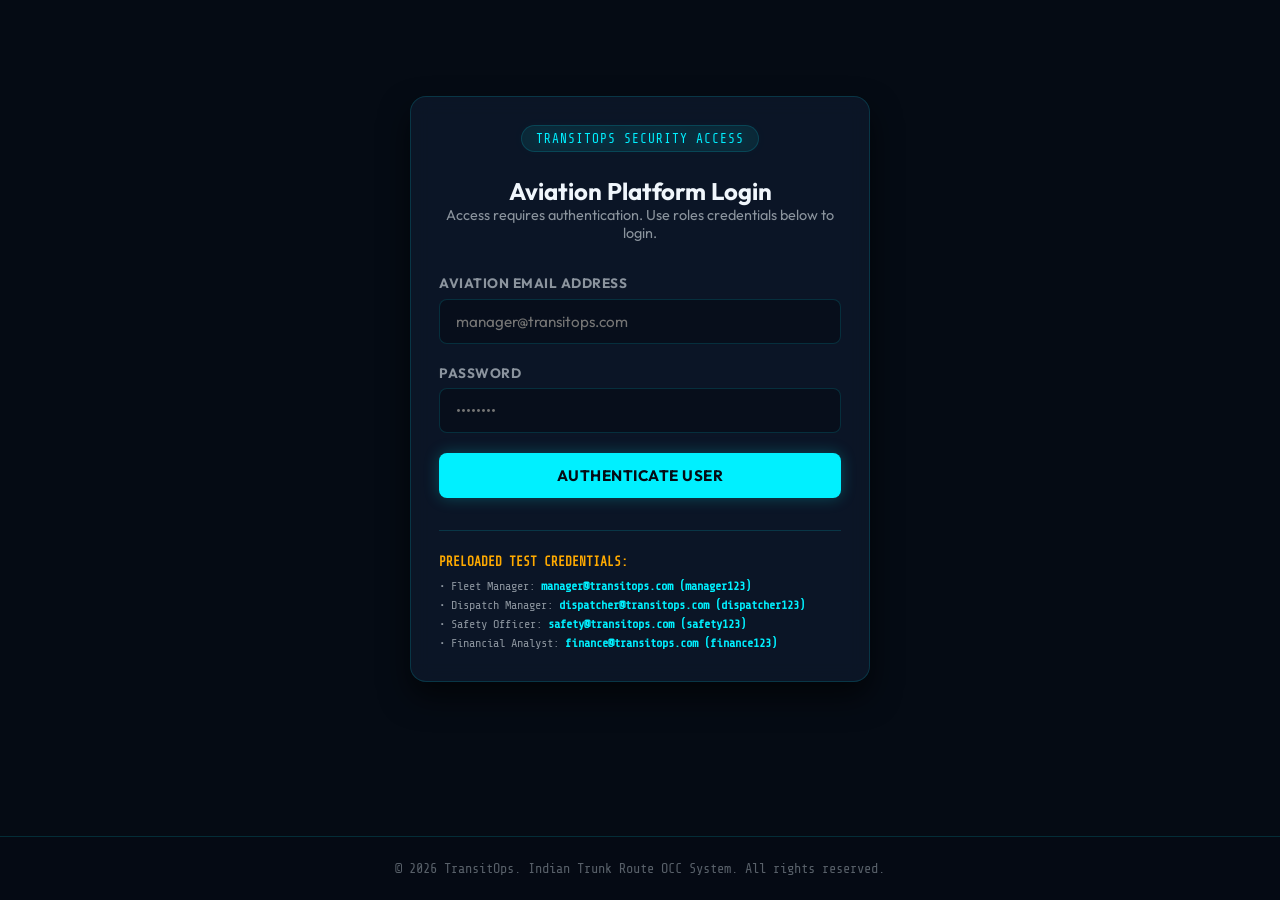
==== commit 0f9fc97c: "Admin controls, authorization, work flow check" ====
--- a/Smart-Air-Transport-main/index.html
+++ b/Smart-Air-Transport-main/index.html
@@ -3,13 +3,13 @@
 <head>
   <meta charset="UTF-8">
   <meta name="viewport" content="width=device-width, initial-scale=1.0">
-  <title>Smart Air Transport - AI Cargo Operations Control Center</title>
+  <title>Smart Air Transport - Air Cargo Fleet Management Platform</title>
   <link rel="stylesheet" href="style.css">
 </head>
 <body>
 
-  <!-- Navigation Header -->
-  <header>
+  <!-- Navigation Header (Hidden when logged out, managed by JS) -->
+  <header id="app-header" style="display: none;">
     <div class="nav-container">
       <a class="logo" id="logo-nav">
         <svg viewBox="0 0 24 24">
@@ -27,25 +27,27 @@
 
       <!-- Navigation Links -->
       <nav class="nav-links" id="nav-menu">
+        <li class="nav-item" id="nav-dashboard-tab"><a class="nav-link" data-section="dashboard" href="#dashboard">Dashboard</a></li>
+        <li class="nav-item" id="nav-aircraft-tab"><a class="nav-link" data-section="aircraft" href="#aircraft">Aircraft</a></li>
+        <li class="nav-item" id="nav-pilots-tab"><a class="nav-link" data-section="pilots" href="#pilots">Pilots</a></li>
+        <li class="nav-item" id="nav-trips-tab"><a class="nav-link" data-section="trips" href="#trips">Trips</a></li>
+        <li class="nav-item" id="nav-maintenance-tab"><a class="nav-link" data-section="maintenance" href="#maintenance">Maintenance</a></li>
+        <li class="nav-item" id="nav-expenses-tab"><a class="nav-link" data-section="expenses" href="#expenses">Expenses</a></li>
+        <li class="nav-item" id="nav-reports-tab"><a class="nav-link" data-section="reports" href="#reports">Reports</a></li>
+        <li class="nav-item" id="nav-occ-tab"><a class="nav-link" data-section="occ" href="#occ">OCC Operations</a></li>
         <li class="nav-item">
-          <a class="nav-link active" data-section="home" href="#home">Home</a>
-        </li>
-        <li class="nav-item">
-          <a class="nav-link" data-section="place-order" href="#place-order">Book Cargo</a>
-        </li>
-        <li class="nav-item">
-          <a class="nav-link" data-section="track-order" href="#track-order">Track Cargo</a>
-        </li>
-        <li class="nav-item">
-          <a class="nav-link" data-section="occ" href="#occ" id="occ-nav-link">OCC Operations</a>
-        </li>
-        <li class="nav-item">
-          <a class="nav-link" href="test.html" target="_blank" style="color: var(--warning-glow); font-weight: bold;">Run Tests</a>
+          <a class="nav-link" href="test.html" target="_blank" style="color: var(--warning-color); font-weight: bold;">Run Tests</a>
         </li>
       </nav>
 
       <!-- Header Action Items -->
       <div class="header-actions">
+        <!-- Role Badge Display -->
+        <div class="hud-badge" id="active-role-badge" style="margin-bottom: 0; padding: 0.25rem 0.75rem;">Guest</div>
+        
+        <!-- Log Out Button -->
+        <button class="btn btn-hud-action" id="btn-header-logout" style="font-size: 0.8rem; padding: 0.4rem 0.8rem;">Sign Out</button>
+
         <!-- Theme Toggle Button -->
         <button class="theme-toggle-btn" id="theme-btn" aria-label="Toggle color theme">
           <svg class="moon-icon" viewBox="0 0 24 24">
@@ -62,352 +64,760 @@
   <!-- Main Content Areas -->
   <main>
     
-    <!-- Home / Dashboard Section -->
-    <section class="app-section active" id="home-section">
-      <div class="hero-content">
-        <div class="hero-text">
-          <div class="hud-badge">Logistics Decision Intelligence</div>
-          <h1>Smart Air Transport</h1>
-          <p>AI-Powered Cargo Airline Operations Control Center for India's high-density domestic trunk routes. Dynamic rescheduling, constraint validation, and multi-objective optimization.</p>
-          <div class="hero-ctas">
-            <button class="btn btn-primary" id="cta-place-order">Book Cargo</button>
-            <button class="btn btn-secondary" id="cta-track-order">Track Cargo</button>
-            <button class="btn btn-hud" id="cta-occ">Enter OCC Command Deck</button>
-          </div>
-        </div>
-        <div class="hero-illustration">
-          <div class="card-decoration glass-card">
-            <h3>Live OCC Fleet Summary</h3>
-            <div class="summary-box" style="margin-top: 1rem;">
-              <div class="summary-row">
-                <span>Active Trunk Flights</span>
-                <strong style="color: var(--accent-color);" id="active-flights-count">4 Jets</strong>
-              </div>
-              <div class="summary-row">
-                <span>Network Fuel Load</span>
-                <strong id="avg-fuel-stat">0 L</strong>
-              </div>
-              <div class="summary-row">
-                <span>Cargo Queue Size</span>
-                <strong id="pending-cargo-stat">0 Packages</strong>
-              </div>
-              <div class="summary-row">
-                <span>System Health Score</span>
-                <strong style="color: var(--success-glow);">98/100</strong>
-              </div>
-            </div>
-          </div>
-        </div>
-      </div>
-
-      <!-- Feature grid cards -->
-      <div class="features-grid">
-        <div class="feature-card glass-card">
-          <div class="feature-icon">✈️</div>
-          <h3>Narrow-Body Fleet</h3>
-          <p>Exclusively operating dedicated A321P2F, B737-800BCF, A320P2F, and B757-200 narrow-body freighters optimized for Indian metro routes.</p>
-        </div>
-        <div class="feature-card glass-card">
-          <div class="feature-icon">🧠</div>
-          <h3>Genetic Optimization</h3>
-          <p>Multi-objective Genetic Algorithm models profit, fuel consumption, crew risk, and schedule delay to recommend optimal flights.</p>
-        </div>
-        <div class="feature-card glass-card">
-          <div class="feature-icon">🛡️</div>
-          <h3>Dynamic Rescheduling</h3>
-          <p>Immediate operational re-optimization for weather alerts, crew shortage, runway closures, and dangerous goods restrictions.</p>
+    <!-- SECTION 1: Secure Login Page (Default Visible) -->
+    <section class="app-section active" id="login-section">
+      <div class="form-container glass-card" style="max-width: 460px; margin: 4rem auto; text-align: center;">
+        <div class="hud-badge" style="margin-bottom: 1.5rem;">TransitOps Security Access</div>
+        <h2>Aviation Platform Login</h2>
+        <p style="color: var(--text-secondary); font-size: 0.9rem; margin-bottom: 2rem;">Access requires authentication. Use roles credentials below to login.</p>
+        
+        <form id="app-login-form">
+          <div class="form-group" style="text-align: left;">
+            <label for="login-email">Aviation Email Address</label>
+            <input type="email" id="login-email" placeholder="manager@transitops.com" required>
+          </div>
+          <div class="form-group" style="text-align: left;">
+            <label for="login-password">Password</label>
+            <input type="password" id="login-password" placeholder="••••••••" required>
+          </div>
+          <div id="login-error-disp" style="color: var(--danger-color); font-size: 0.85rem; margin-bottom: 1rem; display: none; font-family: var(--font-mono); font-weight: bold;">Invalid email or password. Access Denied.</div>
+          <button type="submit" class="btn btn-primary" style="width: 100%;">Authenticate User</button>
+        </form>
+
+        <div style="margin-top: 2rem; border-top: 1px solid var(--border-color); padding-top: 1.5rem; text-align: left;">
+          <h4 style="font-size: 0.8rem; text-transform: uppercase; color: var(--warning-color); margin-bottom: 0.5rem; font-family: var(--font-mono);">Preloaded Test Credentials:</h4>
+          <div class="credential-hint-row" style="font-family: var(--font-mono); font-size: 0.75rem; color: var(--text-secondary); line-height: 1.6;">
+            • Fleet Manager: <strong style="cursor: pointer; color: var(--accent-color);" onclick="fillCreds('manager@transitops.com', 'manager123')">manager@transitops.com (manager123)</strong><br>
+            • Dispatch Manager: <strong style="cursor: pointer; color: var(--accent-color);" onclick="fillCreds('dispatcher@transitops.com', 'dispatcher123')">dispatcher@transitops.com (dispatcher123)</strong><br>
+            • Safety Officer: <strong style="cursor: pointer; color: var(--accent-color);" onclick="fillCreds('safety@transitops.com', 'safety123')">safety@transitops.com (safety123)</strong><br>
+            • Financial Analyst: <strong style="cursor: pointer; color: var(--accent-color);" onclick="fillCreds('finance@transitops.com', 'finance123')">finance@transitops.com (finance123)</strong>
+          </div>
         </div>
       </div>
     </section>
 
-    <!-- Place Order Section -->
-    <section class="app-section" id="place-order-section">
+    <!-- SECTION 2: Dashboard Overview -->
+    <section class="app-section" id="dashboard-section">
       <div class="section-header">
-        <h2>Book Air Cargo Space</h2>
-        <p>Queue cargo shipments for screening, constraint validation, and AI slot assignment.</p>
-      </div>
-
-      <div class="form-container glass-card">
-        <form id="order-form">
-          <div class="form-row">
-            <div class="form-group">
-              <label for="sender-name">Sender Name</label>
-              <input type="text" id="sender-name" placeholder="IndiPharm Laboratories" required>
-            </div>
-            <div class="form-group">
-              <label for="receiver-name">Receiver Name</label>
-              <input type="text" id="receiver-name" placeholder="Express Distribution Services" required>
-            </div>
-          </div>
-
-          <div class="form-row">
-            <div class="form-group">
-              <label for="origin-airport">Origin Hub (India)</label>
-              <select id="origin-airport" required>
-                <option value="" disabled selected>Select Origin</option>
-                <option value="BOM">Mumbai Hub (BOM)</option>
-                <option value="AMD">Ahmedabad Hub (AMD)</option>
-                <option value="BLR">Bengaluru Hub (BLR)</option>
-                <option value="DEL">Delhi Hub (DEL)</option>
-                <option value="CCU">Kolkata Hub (CCU)</option>
-              </select>
-            </div>
-            <div class="form-group">
-              <label for="destination-airport">Destination Hub (India)</label>
-              <select id="destination-airport" required>
-                <option value="" disabled selected>Select Destination</option>
-                <option value="BOM">Mumbai Hub (BOM)</option>
-                <option value="AMD">Ahmedabad Hub (AMD)</option>
-                <option value="BLR">Bengaluru Hub (BLR)</option>
-                <option value="DEL">Delhi Hub (DEL)</option>
-                <option value="CCU">Kolkata Hub (CCU)</option>
-              </select>
-            </div>
-          </div>
-
-          <div class="form-row">
-            <div class="form-group">
-              <label for="package-weight">Cargo Weight (tonnes)</label>
-              <input type="number" id="package-weight" min="0.1" max="30" step="0.1" placeholder="4.5 tonnes" required>
-            </div>
-            <div class="form-group">
-              <label for="cargo-type">Cargo Type</label>
-              <select id="cargo-type" required>
-                <option value="" disabled selected>Select Cargo Type</option>
-                <option value="Medical">Medical Supplies</option>
-                <option value="Perishable">Perishables / Cold Chain</option>
-                <option value="Express">Express E-Commerce</option>
-                <option value="Standard">Standard Cargo</option>
-              </select>
-            </div>
-          </div>
-
-          <div class="form-row">
-            <div class="form-group">
-              <label>Cargo Dimensions (meters)</label>
-              <div class="dimension-inputs" style="display: flex; gap: 0.5rem;">
-                <input type="number" id="package-len" min="0.1" step="0.1" placeholder="L (m)" required>
-                <input type="number" id="package-wid" min="0.1" step="0.1" placeholder="W (m)" required>
-                <input type="number" id="package-hei" min="0.1" step="0.1" placeholder="H (m)" required>
-              </div>
-            </div>
-            <div class="form-group">
-              <label for="delivery-deadline">Delivery Deadline</label>
-              <input type="datetime-local" id="delivery-deadline" required>
-            </div>
-          </div>
-
-          <div class="form-row" style="align-items: center; margin-bottom: 1rem;">
-            <div class="form-group checkbox-group">
-              <input type="checkbox" id="hazardous-flag" style="width: auto; margin-right: 0.5rem;">
-              <label for="hazardous-flag" style="display: inline-block;">Hazardous / Dangerous Goods (DG)</label>
-            </div>
-            <div class="form-group checkbox-group">
-              <input type="checkbox" id="perishable-flag" style="width: auto; margin-right: 0.5rem;">
-              <label for="perishable-flag" style="display: inline-block;">Requires Cold Storage</label>
-            </div>
-          </div>
-
-          <!-- Latest Acceptance Time (LAT) Panel -->
-          <div class="summary-box lat-box" id="lat-feedback-box" style="display: none; background: rgba(10, 37, 64, 0.4); border: 1px solid var(--accent-color);">
-            <h4 style="margin-bottom: 0.5rem; text-transform: uppercase; font-size: 0.85rem; letter-spacing: 0.5px; color: var(--accent-color);">Latest Booking Acceptance Time (LAT) Check</h4>
-            <div class="summary-row">
-              <span>Next Flight Scheduled Departure:</span>
-              <strong id="next-flight-dep">-</strong>
-            </div>
-            <div class="summary-row">
-              <span>Road Pickup & Processing Delays:</span>
-              <span id="road-pickup-time">2h 00m</span>
-            </div>
-            <div class="summary-row">
-              <span>Warehouse Processing:</span>
-              <span id="warehouse-time">0h 45m</span>
-            </div>
-            <div class="summary-row">
-              <span>Security Screening:</span>
-              <span id="security-time">0h 30m</span>
-            </div>
-            <div class="summary-row">
-              <span>Loading & Safety Buffer:</span>
-              <span id="loading-safety-time">0h 45m (20m Load + 25m Buffer)</span>
-            </div>
-            <div class="summary-row" style="border-top: 1px dashed var(--border-color); padding-top: 0.5rem; font-weight: bold;">
-              <span>Latest Acceptance Deadline:</span>
-              <span id="lat-deadline-disp">-</span>
-            </div>
-            <div class="summary-row" id="lat-status-row" style="border-top: 1px solid var(--border-color); padding-top: 0.5rem; margin-top: 0.5rem;">
-              <span>Acceptance Feasibility:</span>
-              <strong id="lat-feasibility">-</strong>
-            </div>
-          </div>
-
-          <button type="submit" class="btn btn-primary" style="width: 100%; margin-top: 1.5rem;">Submit Booking to Screening</button>
-        </form>
-
-        <!-- Order Success Screen -->
-        <div class="success-screen" id="order-success" style="display: none;">
-          <div class="success-icon">✓</div>
-          <h3>Cargo Booking Logged</h3>
-          <p>Your cargo transport request has been queued. Security screening process has commenced.</p>
-          
-          <div class="tracking-code-container">
-            <span class="tracking-code" id="success-tracking-id">SAT-4820-BOM</span>
-            <button class="copy-btn" id="copy-tracking-btn" title="Copy to clipboard">
-              <svg viewBox="0 0 24 24">
-                <path d="M16 1H4c-1.1 0-2 .9-2 2v14h2V3h12V1zm3 4H8c-1.1 0-2 .9-2 2v14c0 1.1.9 2 2 2h11c1.1 0 2-.9 2-2V7c0-1.1-.9-2-2-2zm0 16H8V7h11v14z"/>
-              </svg>
-            </button>
-          </div>
-
-          <!-- Security Screening Live Display -->
-          <div class="screening-live-panel glass-card" style="margin-bottom: 2rem; padding: 1.5rem; text-align: left;">
-            <h4 style="margin-bottom: 1rem; border-bottom: 1px solid var(--border-color); padding-bottom: 0.5rem;">Security Screening Pipeline</h4>
-            <div class="screening-steps">
-              <div class="screening-step" id="scr-xray"><span class="bullet">○</span> X-Ray Inspection: <strong class="scr-status">Pending</strong></div>
-              <div class="screening-step" id="scr-dg"><span class="bullet">○</span> Dangerous Goods Detection: <strong class="scr-status">Pending</strong></div>
-              <div class="screening-step" id="scr-docs"><span class="bullet">○</span> Documentation Verification: <strong class="scr-status">Pending</strong></div>
-              <div class="screening-step" id="scr-manual"><span class="bullet">○</span> Manual Inspection: <strong class="scr-status">Not required</strong></div>
-            </div>
-            <div style="margin-top: 1rem; border-top: 1px dashed var(--border-color); padding-top: 0.5rem;">
-              <span>Overall Screening Outcome:</span>
-              <strong id="screening-outcome-disp" style="float: right; color: var(--warning-glow);">Scanning...</strong>
-            </div>
-          </div>
-
-          <div style="display: flex; gap: 1rem; justify-content: center;">
-            <button class="btn btn-primary" id="success-track-btn">Track Live Status</button>
-            <button class="btn btn-secondary" id="success-new-order-btn">Book Another Cargo</button>
+        <h2 style="font-family: var(--font-mono);">Aviation Operations Dashboard</h2>
+        <p>Real-time analytics, fleet stats, and flight monitoring indicators.</p>
+      </div>
+
+      <!-- KPI Dashboard Grid -->
+      <div class="recomm-metrics-grid" style="grid-template-columns: repeat(5, 1fr); margin-bottom: 2rem;">
+        <div class="recomm-metric">
+          <span class="label">Active Aircraft</span>
+          <strong id="kpi-active-aircraft">0</strong>
+        </div>
+        <div class="recomm-metric">
+          <span class="label">Available Aircraft</span>
+          <strong id="kpi-avail-aircraft">0</strong>
+        </div>
+        <div class="recomm-metric">
+          <span class="label">In Maintenance</span>
+          <strong id="kpi-maint-aircraft">0</strong>
+        </div>
+        <div class="recomm-metric">
+          <span class="label">Active Trips</span>
+          <strong id="kpi-active-trips">0</strong>
+        </div>
+        <div class="recomm-metric">
+          <span class="label">Pending Trips</span>
+          <strong id="kpi-pending-trips">0</strong>
+        </div>
+        <div class="recomm-metric">
+          <span class="label">Pilots On Duty</span>
+          <strong id="kpi-pilots-duty">0</strong>
+        </div>
+        <div class="recomm-metric">
+          <span class="label">Fleet Utilization</span>
+          <strong id="kpi-fleet-util">0%</strong>
+        </div>
+        <div class="recomm-metric">
+          <span class="label">Total Fuel Logged</span>
+          <strong id="kpi-fuel-cons">0 L</strong>
+        </div>
+        <div class="recomm-metric">
+          <span class="label">Operational Cost</span>
+          <strong id="kpi-op-cost">₹ 0 Lakhs</strong>
+        </div>
+        <div class="recomm-metric">
+          <span class="label">On-Time Delivery</span>
+          <strong id="kpi-ot-rate">100%</strong>
+        </div>
+      </div>
+
+      <!-- Filters & Analytics layout -->
+      <div class="occ-layout-grid">
+        <div class="occ-column left-col" style="grid-column: span 2;">
+          <div class="occ-panel glass-card">
+            <div class="panel-header">
+              <h3>Fleet KPI Metrics Filtering</h3>
+            </div>
+            <div class="environmental-tuning-row" style="display: grid; grid-template-columns: repeat(4, 1fr); gap: 1rem;">
+              <div class="tuning-group">
+                <label for="filter-aircraft-type">Aircraft Type</label>
+                <select id="filter-aircraft-type">
+                  <option value="All">All Types</option>
+                  <option value="A321P2F">Airbus A321P2F</option>
+                  <option value="B737-800BCF">Boeing 737</option>
+                  <option value="A320P2F">Airbus A320P2F</option>
+                  <option value="B757-200(PCF)">Boeing 757</option>
+                </select>
+              </div>
+              <div class="tuning-group">
+                <label for="filter-aircraft-status">Aircraft Status</label>
+                <select id="filter-aircraft-status">
+                  <option value="All">All Statuses</option>
+                  <option value="Available">Available</option>
+                  <option value="On Trip">On Trip</option>
+                  <option value="In Maintenance">In Maintenance</option>
+                </select>
+              </div>
+              <div class="tuning-group">
+                <label for="filter-hub">Airport Hub</label>
+                <select id="filter-hub">
+                  <option value="All">All Hubs</option>
+                  <option value="BOM">BOM (Mumbai)</option>
+                  <option value="DEL">DEL (Delhi)</option>
+                  <option value="AMD">AMD (Ahmedabad)</option>
+                  <option value="BLR">BLR (Bengaluru)</option>
+                  <option value="CCU">CCU (Kolkata)</option>
+                </select>
+              </div>
+              <div class="tuning-group" style="align-self: end;">
+                <button class="btn btn-primary" id="btn-apply-dashboard-filters" style="width: 100%; padding: 0.5rem;">Apply Filters</button>
+              </div>
+            </div>
+          </div>
+
+          <!-- Canvas Analytics charts -->
+          <div class="occ-panel glass-card" style="margin-top: 1.5rem;">
+            <div class="panel-header">
+              <h3>Utilization & Cost Share</h3>
+            </div>
+            <div style="display: flex; gap: 2rem; justify-content: center; align-items: center; min-height: 220px;">
+              <div style="text-align: center;">
+                <canvas id="chart-utilization" width="160" height="160" style="background: rgba(0,0,0,0.15); border-radius: 50%;"></canvas>
+                <h4 style="font-size: 0.85rem; margin-top: 0.5rem; text-transform: uppercase;">Flight Hours Distribution</h4>
+              </div>
+              <div style="text-align: center;">
+                <canvas id="chart-costs" width="160" height="160" style="background: rgba(0,0,0,0.15); border-radius: 50%;"></canvas>
+                <h4 style="font-size: 0.85rem; margin-top: 0.5rem; text-transform: uppercase;">Operational Cost breakdown</h4>
+              </div>
+            </div>
+          </div>
+        </div>
+
+        <!-- Recent activities & log registry -->
+        <div class="occ-column right-col">
+          <div class="occ-panel glass-card" style="min-height: 395px;">
+            <div class="panel-header">
+              <h3>Live Operations Overview</h3>
+            </div>
+            <div id="dashboard-recent-trips-list" style="display: flex; flex-direction: column; gap: 0.75rem;">
+              <!-- Javascript populates -->
+            </div>
           </div>
         </div>
       </div>
     </section>
 
-    <!-- Track Order Section -->
-    <section class="app-section" id="track-order-section">
+    <!-- SECTION 3: Aircraft Registry CRUD -->
+    <section class="app-section" id="aircraft-section">
       <div class="section-header">
-        <h2>Cargo Consignment Tracker</h2>
-        <p>Monitor real-time status, security checks, assigned flights, and dispatcher decision logs.</p>
-      </div>
-
-      <div class="form-container glass-card" style="max-width: 800px;">
-        <div class="tracker-search-box">
-          <input type="text" id="tracker-input" placeholder="Enter Tracking Code (e.g. SAT-1002-DEL)" autocomplete="off">
-          <button class="btn btn-primary" id="tracker-search-btn">Locate Cargo</button>
-        </div>
-
-        <div id="tracker-empty" style="text-align: center; padding: 2rem 0; color: var(--text-muted);">
-          <svg viewBox="0 0 24 24" style="width: 64px; height: 64px; fill: currentColor; margin-bottom: 1rem; opacity: 0.5;">
-            <path d="M15.5 14h-.79l-.28-.27C15.41 12.59 16 11.11 16 9.5 16 5.91 13.09 3 9.5 3S3 5.91 3 9.5 5.91 16 9.5 16c1.61 0 3.09-.59 4.23-1.57l.27.28v.79l5 4.99L20.49 19l-4.99-5zm-6 0C7.01 14 5 11.99 5 9.5S7.01 5 9.5 5 14 7.01 14 9.5 11.99 14 9.5 14z"/>
-          </svg>
-          <p>Enter a cargo tracking ID to inspect dispatch and routing progress.</p>
-          <p style="font-size: 0.85rem; margin-top: 0.5rem;">Sample tracking code: <strong style="cursor: pointer; text-decoration: underline;" id="sample-track-code">SAT-8291-BOM</strong></p>
-        </div>
-
-        <!-- Tracking Visual Card -->
-        <div id="tracker-result" style="display: none;" class="tracking-card">
-          <div class="tracking-meta">
-            <div class="meta-group">
-              <h4>Cargo Tracking ID</h4>
-              <p id="track-id-disp">SAT-XXXX-XX</p>
-            </div>
-            <div class="meta-group">
-              <h4>Classification</h4>
-              <p id="track-priority-disp">Express Priority</p>
-            </div>
-            <div class="meta-group" style="text-align: right;">
-              <h4>Estimated Delivery</h4>
-              <p id="track-delivery-disp">Calculating...</p>
-            </div>
-          </div>
-
-          <!-- Progress Timeline -->
-          <div class="timeline">
-            <div class="timeline-progress" id="progress-line"></div>
+        <h2>Aircraft Registry</h2>
+        <p>Maintain the master registry of the narrow-body freighter fleet.</p>
+      </div>
+
+      <div class="occ-layout-grid">
+        <div class="occ-column left-col" style="grid-column: span 2;">
+          <div class="occ-panel glass-card">
+            <div class="panel-header">
+              <h3>Registered Aircraft Assets</h3>
+            </div>
+            <div class="flight-list-container">
+              <table class="occ-table">
+                <thead>
+                  <tr>
+                    <th>Registration No</th>
+                    <th>Model Name</th>
+                    <th>Type</th>
+                    <th>Max Payload</th>
+                    <th>Odometer/Hours</th>
+                    <th>Current Airport</th>
+                    <th>Status</th>
+                    <th>Actions</th>
+                  </tr>
+                </thead>
+                <tbody id="aircraft-table-body">
+                  <!-- JS populated -->
+                </tbody>
+              </table>
+            </div>
+          </div>
+        </div>
+
+        <div class="occ-column right-col">
+          <div class="occ-panel glass-card">
+            <div class="panel-header">
+              <h3 id="aircraft-form-title">Register New Aircraft</h3>
+            </div>
+            <form id="aircraft-crud-form">
+              <input type="hidden" id="aircraft-edit-id">
+              <div class="form-group">
+                <label for="ac-reg">Registration Number (Unique)</label>
+                <input type="text" id="ac-reg" placeholder="e.g. VT-SAT01" required>
+              </div>
+              <div class="form-group">
+                <label for="ac-name">Aircraft Name / Descriptor</label>
+                <input type="text" id="ac-name" placeholder="e.g. Star Express" required>
+              </div>
+              <div class="form-group">
+                <label for="ac-model">Aircraft Model</label>
+                <select id="ac-model" required>
+                  <option value="Airbus A321P2F">Airbus A321P2F</option>
+                  <option value="Boeing 737-800BCF">Boeing 737-800BCF</option>
+                  <option value="Airbus A320P2F">Airbus A320P2F</option>
+                  <option value="Boeing 757-200(PCF)">Boeing 757-200(PCF)</option>
+                </select>
+              </div>
+              <div class="form-row">
+                <div class="form-group">
+                  <label for="ac-payload">Payload Capacity (kg)</label>
+                  <input type="number" id="ac-payload" min="100" max="100000" placeholder="23000" required>
+                </div>
+                <div class="form-group">
+                  <label for="ac-fuelcap">Fuel Capacity (L)</label>
+                  <input type="number" id="ac-fuelcap" min="100" max="200000" placeholder="12000" required>
+                </div>
+              </div>
+              <div class="form-row">
+                <div class="form-group">
+                  <label for="ac-hours">Current Flying Hours</label>
+                  <input type="number" id="ac-hours" min="0" value="0" required>
+                </div>
+                <div class="form-group">
+                  <label for="ac-acqcost">Acquisition Cost (₹ Lakhs)</label>
+                  <input type="number" id="ac-acqcost" min="1" placeholder="450" required>
+                </div>
+              </div>
+              <div class="form-row">
+                <div class="form-group">
+                  <label for="ac-home">Home Hub</label>
+                  <select id="ac-home" required>
+                    <option value="BOM">Mumbai (BOM)</option>
+                    <option value="DEL">Delhi (DEL)</option>
+                    <option value="AMD">Ahmedabad (AMD)</option>
+                    <option value="BLR">Bengaluru (BLR)</option>
+                    <option value="CCU">Kolkata (CCU)</option>
+                  </select>
+                </div>
+                <div class="form-group">
+                  <label for="ac-status">Asset Status</label>
+                  <select id="ac-status" required>
+                    <option value="Available">Available</option>
+                    <option value="On Trip">On Trip</option>
+                    <option value="In Maintenance">In Maintenance</option>
+                    <option value="Retired">Retired</option>
+                  </select>
+                </div>
+              </div>
+              <button type="submit" class="btn btn-primary" style="width: 100%; margin-top: 1rem;">Save Aircraft Asset</button>
+            </form>
+          </div>
+        </div>
+      </div>
+    </section>
+
+    <!-- SECTION 4: Pilot Management CRUD -->
+    <section class="app-section" id="pilots-section">
+      <div class="section-header">
+        <h2>Pilot Management Registry</h2>
+        <p>Register aircrew, monitor safety records, and track pilot certifications validity.</p>
+      </div>
+
+      <div class="occ-layout-grid">
+        <div class="occ-column left-col" style="grid-column: span 2;">
+          <div class="occ-panel glass-card">
+            <div class="panel-header">
+              <h3>Flight Pilot Directory</h3>
+            </div>
+            <div class="flight-list-container">
+              <table class="occ-table">
+                <thead>
+                  <tr>
+                    <th>Name</th>
+                    <th>License Number</th>
+                    <th>License Expiry</th>
+                    <th>Medical Expiry</th>
+                    <th>Hours Flown</th>
+                    <th>Safety Score</th>
+                    <th>Status</th>
+                    <th>Actions</th>
+                  </tr>
+                </thead>
+                <tbody id="pilots-table-body">
+                  <!-- JS populated -->
+                </tbody>
+              </table>
+            </div>
+          </div>
+        </div>
+
+        <div class="occ-column right-col">
+          <div class="occ-panel glass-card">
+            <div class="panel-header">
+              <h3 id="pilot-form-title">Register Flight Crew</h3>
+            </div>
+            <form id="pilot-crud-form">
+              <input type="hidden" id="pilot-edit-id">
+              <div class="form-group">
+                <label for="plt-name">Pilot Full Name</label>
+                <input type="text" id="plt-name" placeholder="e.g. Captain Alex" required>
+              </div>
+              <div class="form-row">
+                <div class="form-group">
+                  <label for="plt-license">License Number</label>
+                  <input type="text" id="plt-license" placeholder="AL-98745-DEL" required>
+                </div>
+                <div class="form-group">
+                  <label for="plt-category">License Category</label>
+                  <select id="plt-category" required>
+                    <option value="Commercial Pilot License (CPL)">Commercial (CPL)</option>
+                    <option value="Airline Transport Pilot License (ATPL)">Airline Transport (ATPL)</option>
+                  </select>
+                </div>
+              </div>
+              <div class="form-row">
+                <div class="form-group">
+                  <label for="plt-license-exp">License Expiry Date</label>
+                  <input type="date" id="plt-license-exp" required>
+                </div>
+                <div class="form-group">
+                  <label for="plt-medical-exp">Medical Expiry Date</label>
+                  <input type="date" id="plt-medical-exp" required>
+                </div>
+              </div>
+              <div class="form-row">
+                <div class="form-group">
+                  <label for="plt-hours">Total Flying Hours</label>
+                  <input type="number" id="plt-hours" min="0" value="0" required>
+                </div>
+                <div class="form-group">
+                  <label for="plt-safety">Safety Rating Score (1-100)</label>
+                  <input type="number" id="plt-safety" min="0" max="100" value="100" required>
+                </div>
+              </div>
+              <div class="form-row">
+                <div class="form-group">
+                  <label for="plt-contact">Contact Phone</label>
+                  <input type="text" id="plt-contact" placeholder="9876543210" required>
+                </div>
+                <div class="form-group">
+                  <label for="plt-status">Crew Duty Status</label>
+                  <select id="plt-status" required>
+                    <option value="Available">Available</option>
+                    <option value="On Trip">On Trip</option>
+                    <option value="Off Duty">Off Duty</option>
+                    <option value="Suspended">Suspended</option>
+                  </select>
+                </div>
+              </div>
+              <button type="submit" class="btn btn-primary" style="width: 100%; margin-top: 1rem;">Save Pilot Profile</button>
+            </form>
+          </div>
+        </div>
+      </div>
+    </section>
+
+    <!-- SECTION 5: Cargo Trip Management -->
+    <section class="app-section" id="trips-section">
+      <div class="section-header">
+        <h2>Cargo Dispatch & Trip Board</h2>
+        <p>Plan flights, validate aviation constraints, review AI routing, and track the dispatch lifecycle.</p>
+      </div>
+
+      <div class="occ-layout-grid">
+        <div class="occ-column left-col">
+          <div class="occ-panel glass-card">
+            <div class="panel-header">
+              <h3>Create Cargo Trip</h3>
+            </div>
             
-            <div class="timeline-step" id="step-0">
-              <div class="step-node">1</div>
-              <div class="step-label">Booked</div>
-            </div>
-            <div class="timeline-step" id="step-1">
-              <div class="step-node">2</div>
-              <div class="step-label">Screening</div>
-            </div>
-            <div class="timeline-step" id="step-2">
-              <div class="step-node">3</div>
-              <div class="step-label">Assigned</div>
-            </div>
-            <div class="timeline-step" id="step-3">
-              <div class="step-node">4</div>
-              <div class="step-label">Loading</div>
-            </div>
-            <div class="timeline-step" id="step-4">
-              <div class="step-node">5</div>
-              <div class="step-label">In Flight</div>
-            </div>
-            <div class="timeline-step" id="step-5">
-              <div class="step-node">6</div>
-              <div class="step-label">Delivered</div>
-            </div>
-          </div>
-
-          <!-- Cargo & Route Info -->
-          <div class="summary-box" style="margin-bottom: 2rem;">
-            <div class="summary-row">
-              <span>Trunk Routing</span>
-              <strong id="track-origin-disp">-</strong>
-            </div>
-            <div class="summary-row">
-              <span>Assigned Aircraft</span>
-              <strong id="track-aircraft-disp">-</strong>
-            </div>
-            <div class="summary-row">
-              <span>Specifications</span>
-              <span id="track-package-disp">-</span>
-            </div>
-            <div class="summary-row">
-              <span>Hazardous Status</span>
-              <span id="track-haz-disp">-</span>
-            </div>
-          </div>
-
-          <!-- Transit History Logs -->
-          <div class="tracking-logs">
-            <h3>Operations Log Registry</h3>
-            <div id="tracking-logs-container">
-              <!-- Dynamically populated -->
+            <form id="trip-dispatch-form">
+              <div class="form-row">
+                <div class="form-group">
+                  <label for="trip-origin">Origin Hub</label>
+                  <select id="trip-origin" required>
+                    <option value="" disabled selected>Select Origin</option>
+                    <option value="BOM">Mumbai (BOM)</option>
+                    <option value="AMD">Ahmedabad (AMD)</option>
+                    <option value="BLR">Bengaluru (BLR)</option>
+                    <option value="DEL">Delhi (DEL)</option>
+                    <option value="CCU">Kolkata (CCU)</option>
+                  </select>
+                </div>
+                <div class="form-group">
+                  <label for="trip-destination">Destination Hub</label>
+                  <select id="trip-destination" required>
+                    <option value="" disabled selected>Select Destination</option>
+                    <option value="BOM">Mumbai (BOM)</option>
+                    <option value="AMD">Ahmedabad (AMD)</option>
+                    <option value="BLR">Bengaluru (BLR)</option>
+                    <option value="DEL">Delhi (DEL)</option>
+                    <option value="CCU">Kolkata (CCU)</option>
+                  </select>
+                </div>
+              </div>
+
+              <div class="form-row">
+                <div class="form-group">
+                  <label for="trip-cargo-weight">Cargo Weight (kg)</label>
+                  <input type="number" id="trip-cargo-weight" min="1" max="100000" placeholder="18000" required>
+                </div>
+                <div class="form-group">
+                  <label for="trip-priority">Cargo Priority</label>
+                  <select id="trip-priority" required>
+                    <option value="Express">Express Cargo (Aviation Core)</option>
+                    <option value="Standard">Standard Cargo</option>
+                    <option value="Medical">Medical Supplies</option>
+                    <option value="Perishable">Perishable Goods</option>
+                  </select>
+                </div>
+              </div>
+
+              <div class="form-row">
+                <div class="form-group">
+                  <label for="trip-aircraft">Assign Aircraft</label>
+                  <select id="trip-aircraft" required>
+                    <option value="" disabled selected>Select Available Aircraft</option>
+                    <!-- JS populated -->
+                  </select>
+                </div>
+                <div class="form-group">
+                  <label for="trip-pilot">Assign Pilot</label>
+                  <select id="trip-pilot" required>
+                    <option value="" disabled selected>Select Certified Pilot</option>
+                    <!-- JS populated -->
+                  </select>
+                </div>
+              </div>
+
+              <div class="form-row">
+                <div class="form-group">
+                  <label for="trip-distance">Flight Distance (km)</label>
+                  <input type="number" id="trip-distance" min="10" placeholder="760" required>
+                </div>
+                <div class="form-group">
+                  <label for="trip-departure">Scheduled Departure</label>
+                  <input type="datetime-local" id="trip-departure" required>
+                </div>
+              </div>
+
+              <button type="submit" class="btn btn-hud" style="width: 100%; margin-top: 1rem;" id="btn-request-ai-rec">Evaluate AI Route Recommendation</button>
+            </form>
+          </div>
+
+          <!-- AI Recommendation Panel -->
+          <div class="occ-panel glass-card ai-recommendation-panel" id="dispatch-ai-rec-box" style="margin-top: 1.5rem; display: none;">
+            <div class="panel-header">
+              <h3>AI Recommendation Analysis</h3>
+              <div class="ai-chip">GA Optimizer</div>
+            </div>
+            <div class="recomm-metrics-grid" style="grid-template-columns: 1fr 1fr;">
+              <div class="recomm-metric">
+                <span class="label">Recommended Aircraft</span>
+                <strong id="ai-trip-rec-aircraft">-</strong>
+              </div>
+              <div class="recomm-metric">
+                <span class="label">Recommended Route</span>
+                <strong id="ai-trip-rec-route">-</strong>
+              </div>
+              <div class="recomm-metric">
+                <span class="label">Expected Flight Delay</span>
+                <strong id="ai-trip-rec-delay">-</strong>
+              </div>
+              <div class="recomm-metric">
+                <span class="label">Estimated Fuel quantity</span>
+                <strong id="ai-trip-rec-fuel">-</strong>
+              </div>
+              <div class="recomm-metric">
+                <span class="label">Expected Net Profit</span>
+                <strong id="ai-trip-rec-profit">-</strong>
+              </div>
+              <div class="recomm-metric">
+                <span class="label">Operational Risk Score</span>
+                <strong id="ai-trip-rec-score">-</strong>
+              </div>
+            </div>
+            <div style="display: flex; gap: 1rem; margin-top: 1.5rem;">
+              <button class="btn btn-primary" id="btn-accept-dispatch" style="flex: 1;">Accept AI Recommendation</button>
+              <button class="btn btn-secondary" id="btn-override-dispatch" style="flex: 1;">Override / Dispatch Manually</button>
+            </div>
+          </div>
+        </div>
+
+        <div class="occ-column right-col">
+          <div class="occ-panel glass-card" style="min-height: 480px;">
+            <div class="panel-header">
+              <h3>Active Flight Logs & Trips Board</h3>
+            </div>
+            <div class="flight-list-container">
+              <table class="occ-table">
+                <thead>
+                  <tr>
+                    <th>Trip ID</th>
+                    <th>Details</th>
+                    <th>Aircraft/Pilot</th>
+                    <th>Status</th>
+                    <th>Actions</th>
+                  </tr>
+                </thead>
+                <tbody id="trips-table-body">
+                  <!-- JS populated -->
+                </tbody>
+              </table>
             </div>
           </div>
         </div>
       </div>
     </section>
 
-    <!-- OCC Operations Section -->
+    <!-- SECTION 6: Maintenance Log -->
+    <section class="app-section" id="maintenance-section">
+      <div class="section-header">
+        <h2>Maintenance Deck</h2>
+        <p>Log aircraft service checks, inspections, and A/C checks. Active maintenance automatically grounds aircraft.</p>
+      </div>
+
+      <div class="occ-layout-grid">
+        <div class="occ-column left-col" style="grid-column: span 2;">
+          <div class="occ-panel glass-card">
+            <div class="panel-header">
+              <h3>Aircraft Maintenance Registry</h3>
+            </div>
+            <div class="flight-list-container">
+              <table class="occ-table">
+                <thead>
+                  <tr>
+                    <th>Aircraft Reg</th>
+                    <th>Check Type</th>
+                    <th>Maintenance Details</th>
+                    <th>Grounded Date</th>
+                    <th>Cost (₹ Lakhs)</th>
+                    <th>Status</th>
+                    <th>Action</th>
+                  </tr>
+                </thead>
+                <tbody id="maintenance-table-body">
+                  <!-- JS populated -->
+                </tbody>
+              </table>
+            </div>
+          </div>
+        </div>
+
+        <div class="occ-column right-col">
+          <div class="occ-panel glass-card">
+            <div class="panel-header">
+              <h3>File Maintenance Log</h3>
+            </div>
+            <form id="maintenance-log-form">
+              <div class="form-group">
+                <label for="maint-aircraft">Select Aircraft</label>
+                <select id="maint-aircraft" required>
+                  <option value="" disabled selected>Select Aircraft</option>
+                  <!-- JS populated -->
+                </select>
+              </div>
+              <div class="form-group">
+                <label for="maint-type">Service Check Category</label>
+                <select id="maint-type" required>
+                  <option value="Engine Inspection">Engine Inspection</option>
+                  <option value="Landing Gear Check">Landing Gear Check</option>
+                  <option value="Oil Replacement">Oil Replacement</option>
+                  <option value="Hydraulic Inspection">Hydraulic Inspection</option>
+                  <option value="A Check">A Check (Standard Service)</option>
+                  <option value="C Check">C Check (Heavy Service)</option>
+                </select>
+              </div>
+              <div class="form-group">
+                <label for="maint-cost">Estimated Service Cost (₹ Lakhs)</label>
+                <input type="number" id="maint-cost" min="0.1" step="0.1" placeholder="4.5" required>
+              </div>
+              <div class="form-group">
+                <label for="maint-desc">Technical Description</label>
+                <textarea id="maint-desc" placeholder="Details of issues or regular checks..." required></textarea>
+              </div>
+              <button type="submit" class="btn btn-primary" style="width: 100%; margin-top: 1rem;">Ground Aircraft for Maintenance</button>
+            </form>
+          </div>
+        </div>
+      </div>
+    </section>
+
+    <!-- SECTION 7: Expenses & Fuel logs -->
+    <section class="app-section" id="expenses-section">
+      <div class="section-header">
+        <h2>Expense & Fuel Management Deck</h2>
+        <p>Log fuel purchases and operating expenses (Hangar, Handling, Crew, Landing, Parking).</p>
+      </div>
+
+      <div class="occ-layout-grid">
+        <div class="occ-column left-col">
+          <div class="occ-panel glass-card">
+            <div class="panel-header">
+              <h3>Log Fuel Uplift</h3>
+            </div>
+            <form id="fuel-log-form">
+              <div class="form-group">
+                <label for="fuel-aircraft">Select Aircraft</label>
+                <select id="fuel-aircraft" required>
+                  <option value="" disabled selected>Select Aircraft</option>
+                  <!-- JS populated -->
+                </select>
+              </div>
+              <div class="form-row">
+                <div class="form-group">
+                  <label for="fuel-qty">Fuel Quantity (Liters)</label>
+                  <input type="number" id="fuel-qty" min="1" placeholder="4650" required>
+                </div>
+                <div class="form-group">
+                  <label for="fuel-cost">Fuel Cost (₹ Lakhs)</label>
+                  <input type="number" id="fuel-cost" min="0.1" step="0.1" placeholder="4.4" required>
+                </div>
+              </div>
+              <div class="form-row">
+                <div class="form-group">
+                  <label for="fuel-date">Transaction Date</label>
+                  <input type="date" id="fuel-date" required>
+                </div>
+                <div class="form-group">
+                  <label for="fuel-hub">Hub Airport</label>
+                  <select id="fuel-hub" required>
+                    <option value="AMD">Ahmedabad (AMD)</option>
+                    <option value="DEL">Delhi (DEL)</option>
+                    <option value="BOM">Mumbai (BOM)</option>
+                    <option value="BLR">Bengaluru (BLR)</option>
+                    <option value="CCU">Kolkata (CCU)</option>
+                  </select>
+                </div>
+              </div>
+              <button type="submit" class="btn btn-primary" style="width: 100%; margin-top: 1rem;">Log Fuel Transaction</button>
+            </form>
+          </div>
+
+          <div class="occ-panel glass-card" style="margin-top: 1.5rem;">
+            <div class="panel-header">
+              <h3>Log General Operating Expense</h3>
+            </div>
+            <form id="general-expense-form">
+              <div class="form-group">
+                <label for="exp-aircraft">Select Aircraft</label>
+                <select id="exp-aircraft" required>
+                  <!-- JS populated -->
+                </select>
+              </div>
+              <div class="form-row">
+                <div class="form-group">
+                  <label for="exp-type">Expense Category</label>
+                  <select id="exp-type" required>
+                    <option value="Hangar Charges">Hangar Charges</option>
+                    <option value="Airport Handling Fees">Airport Handling Fees</option>
+                    <option value="Crew Expenses">Crew Expenses</option>
+                    <option value="Landing Charges">Landing Charges</option>
+                    <option value="Parking Charges">Parking Charges</option>
+                  </select>
+                </div>
+                <div class="form-group">
+                  <label for="exp-cost">Cost Amount (₹ Lakhs)</label>
+                  <input type="number" id="exp-cost" min="0.01" step="0.01" placeholder="0.25" required>
+                </div>
+              </div>
+              <div class="form-group">
+                <label for="exp-date">Expense Date</label>
+                <input type="date" id="exp-date" required>
+              </div>
+              <button type="submit" class="btn btn-primary" style="width: 100%; margin-top: 1rem;">Log Expense Item</button>
+            </form>
+          </div>
+        </div>
+
+        <div class="occ-column right-col">
+          <div class="occ-panel glass-card" style="min-height: 520px;">
+            <div class="panel-header">
+              <h3>Fleet Expense & Fuel Log Sheets</h3>
+            </div>
+            <div class="flight-list-container">
+              <table class="occ-table">
+                <thead>
+                  <tr>
+                    <th>Reg / Details</th>
+                    <th>Category</th>
+                    <th>Amount</th>
+                    <th>Date</th>
+                  </tr>
+                </thead>
+                <tbody id="expenses-table-body">
+                  <!-- JS populated -->
+                </tbody>
+              </table>
+            </div>
+          </div>
+        </div>
+      </div>
+    </section>
+
+    <!-- SECTION 8: Reports & Analytics -->
+    <section class="app-section" id="reports-section">
+      <div class="section-header">
+        <h2>Aviation Reports & Analytical Panel</h2>
+        <p>Overview of fuel efficiency, fleet utilization, operating cost structure, and aircraft ROI metrics.</p>
+      </div>
+
+      <div class="occ-panel glass-card">
+        <div class="panel-header">
+          <h3>Fleet Performance Analytics</h3>
+          <div style="display: flex; gap: 0.5rem;">
+            <button class="btn btn-hud-action" id="btn-export-csv">Export Reports CSV</button>
+            <button class="btn btn-hud-action" id="btn-export-pdf">Print PDF Report</button>
+          </div>
+        </div>
+        
+        <div class="flight-list-container printable-report-sheet">
+          <h2 class="print-only" style="margin-bottom: 1rem; border-bottom: 2px solid #000; padding-bottom: 0.5rem;">Smart Air Cargo Fleet Operations Audit Report</h2>
+          <table class="occ-table" id="reports-table-disp">
+            <thead>
+              <tr>
+                <th>Registration</th>
+                <th>Distance Flown</th>
+                <th>Fuel Consumption</th>
+                <th>Fuel Efficiency (km/L)</th>
+                <th>Revenue Generated</th>
+                <th>Maintenance Cost</th>
+                <th>Total Fuel Cost</th>
+                <th>Operating Costs</th>
+                <th>Asset ROI</th>
+              </tr>
+            </thead>
+            <tbody id="reports-table-body">
+              <!-- JS populated -->
+            </tbody>
+          </table>
+        </div>
+      </div>
+    </section>
+
+    <!-- SECTION 9: Operations Control Center (OCC) Dashboard -->
     <section class="app-section" id="occ-section">
-      <!-- Admin Login Card -->
-      <div class="form-container glass-card" id="admin-login-card" style="max-width: 450px; margin: 4rem auto; text-align: center;">
-        <div class="hud-badge" style="margin-bottom: 1rem;">SECURE ACCESS ONLY</div>
-        <h2 style="font-family: monospace; text-transform: uppercase; margin-bottom: 0.5rem; font-size: 1.5rem;">Admin Authorization</h2>
-        <p style="color: var(--text-secondary); font-size: 0.9rem; margin-bottom: 2rem;">Please enter password to gain access to the OCC Command Deck.</p>
-        
-        <form id="admin-login-form">
-          <div class="form-group" style="text-align: left;">
-            <label for="admin-password">Secure Password</label>
-            <input type="password" id="admin-password" placeholder="••••••••" style="font-family: monospace;" required>
-            <div id="login-error-disp" style="color: var(--danger-color); font-size: 0.85rem; margin-top: 0.5rem; display: none; font-weight: bold; font-family: monospace;">Invalid admin password. Access Denied.</div>
-          </div>
-          <button type="submit" class="btn btn-primary" style="width: 100%; margin-top: 1rem;">Authorize Access</button>
-        </form>
+      <div class="section-header" style="position: relative;">
+        <h2 style="font-family: var(--font-mono); letter-spacing: -1px; text-transform: uppercase;">Operations Control Center (OCC)</h2>
+        <p>Live aircraft telemetry map, airfield slot status deck, and disruption emergency overrides.</p>
       </div>
 
       <!-- Real-Time Dashboard Layout Grid -->
-      <div class="occ-dashboard-container" id="admin-occ-dashboard" style="display: none;">
-        <div class="section-header" style="position: relative; margin-bottom: 2rem;">
-          <h2 style="font-family: monospace; letter-spacing: -1px; text-transform: uppercase;">Operations Control Center (OCC)</h2>
-          <p>Live fleet coordination, slot management, and AI Genetic Rescheduling Console.</p>
-          <button class="btn btn-secondary" id="btn-admin-logout" style="position: absolute; right: 0; top: 10px; font-size: 0.8rem; padding: 0.4rem 0.8rem;">Log Out Admin</button>
-        </div>
-
-        <div class="occ-layout-grid">
+      <div class="occ-layout-grid">
         
         <!-- COLUMN 1: Fleet & Flights (Left) -->
         <div class="occ-column left-col">
@@ -415,35 +825,32 @@
           <!-- Fleet Control Deck -->
           <div class="occ-panel glass-card">
             <div class="panel-header">
-              <h3>Fleet Control Deck</h3>
-              <div class="active-badge">4 Narrow-Body Jets</div>
-            </div>
-            <div class="fleet-grid" id="fleet-container">
+              <h3>Fleet Telemetry Deck</h3>
+            </div>
+            <div class="fleet-grid" id="occ-fleet-container">
               <!-- JS Populated Fleet Cards -->
             </div>
           </div>
 
-          <!-- Flight Control Deck -->
+          <!-- Active Flight Board -->
           <div class="occ-panel glass-card" style="margin-top: 1.5rem;">
             <div class="panel-header">
-              <h3>Active Flight Schedule Board</h3>
+              <h3>Operational Flights Status Board</h3>
               <button class="btn btn-hud-action" id="btn-reoptimize-ga" style="font-size: 0.8rem; padding: 0.4rem 0.8rem;">Run GA Re-Optimization</button>
             </div>
             <div class="flight-list-container">
-              <table class="occ-table" id="flight-table">
+              <table class="occ-table">
                 <thead>
                   <tr>
-                    <th>Flight</th>
+                    <th>Flight ID</th>
                     <th>Route</th>
                     <th>Departure</th>
-                    <th>Aircraft</th>
-                    <th>Load %</th>
-                    <th>Delay</th>
+                    <th>Odometer/Hours</th>
                     <th>Lock</th>
-                    <th>Actions</th>
+                    <th>Control Actions</th>
                   </tr>
                 </thead>
-                <tbody id="flight-table-body">
+                <tbody id="occ-flight-table-body">
                   <!-- Dynamic rows -->
                 </tbody>
               </table>
@@ -457,7 +864,7 @@
           <!-- Live Route Network Map -->
           <div class="occ-panel glass-card map-panel">
             <div class="panel-header">
-              <h3>Live Network Route Map</h3>
+              <h3>Live SVG Network Route Map</h3>
               <div class="map-legend">
                 <span class="legend-item"><span class="dot normal"></span> Normal</span>
                 <span class="legend-item"><span class="dot congested"></span> Congested</span>
@@ -468,7 +875,6 @@
             
             <div class="svg-map-wrapper">
               <svg viewBox="0 0 500 500" class="india-route-map" id="route-map-svg">
-                <!-- Outer borders and backgrounds defined in CSS -->
                 <!-- Routes -->
                 <path d="M 240,100 L 150,340" id="route-DEL-BOM" class="map-route-line" />
                 <path d="M 240,100 L 140,230" id="route-DEL-AMD" class="map-route-line" />
@@ -503,41 +909,40 @@
                   <text y="-12" class="hub-label">BLR</text>
                 </g>
 
-                <!-- Active Flying Planes (Animated dynamically via JS) -->
+                <!-- Active Flying Planes -->
                 <g id="active-planes-group"></g>
               </svg>
             </div>
           </div>
 
-          <!-- Environment & Controls Deck (Weather / Slot / Emergency) -->
+          <!-- Disruption Event Controls Deck -->
           <div class="occ-panel glass-card" style="margin-top: 1.5rem;">
             <div class="panel-header">
-              <h3>Incident & Disruption Control Deck</h3>
+              <h3>Incident Disruption Emergency Deck</h3>
             </div>
             
-            <!-- Quick Crisis Actions -->
             <div class="emergency-deck">
-              <button class="btn btn-danger" data-emergency="aircraft-failure">Aircraft Breakdown</button>
+              <button class="btn btn-danger" data-emergency="aircraft-failure">Aircraft Breakdowns</button>
               <button class="btn btn-danger" data-emergency="runway-closed">Runway Closed (DEL)</button>
-              <button class="btn btn-danger" data-emergency="security-threat">Security Threat</button>
-              <button class="btn btn-danger" data-emergency="malicious-cargo">Malicious Cargo</button>
-              <button class="btn btn-danger" data-emergency="medical-emergency">Medical Emergency</button>
-              <button class="btn btn-danger" data-emergency="fuel-shortage">Fuel Shortage</button>
-              <button class="btn btn-danger" data-emergency="bird-strike">Bird Strike (BOM)</button>
-              <button class="btn btn-danger" data-emergency="weather-alert">Severe Storm System</button>
-            </div>
-
-            <!-- Manual Controls for Custom Tuning -->
+              <button class="btn btn-danger" data-emergency="security-threat">Security Threat Check</button>
+              <button class="btn btn-danger" data-emergency="malicious-cargo">Malicious Cargo Intercept</button>
+              <button class="btn btn-danger" data-emergency="medical-emergency">Medical Vaccine Emergency</button>
+              <button class="btn btn-danger" data-emergency="fuel-shortage">Jet Fuel Shortage Warning</button>
+              <button class="btn btn-danger" data-emergency="bird-strike">Bird Strike Damage (BOM)</button>
+              <button class="btn btn-danger" data-emergency="weather-alert">Monsoon Storm Event</button>
+            </div>
+
+            <!-- Tuning parameters -->
             <div class="environmental-tuning-row" style="display: grid; grid-template-columns: 1fr 1fr; gap: 1rem; margin-top: 1rem; border-top: 1px solid var(--border-color); padding-top: 1rem;">
               <div>
-                <h4 style="font-size: 0.85rem; margin-bottom: 0.5rem; text-transform: uppercase;">Weather Control</h4>
+                <h4 style="font-size: 0.85rem; margin-bottom: 0.5rem; text-transform: uppercase;">Storm Controls</h4>
                 <div class="tuning-group">
-                  <label for="weather-select">Select Global Weather:</label>
+                  <label for="weather-select">Global Weather Status:</label>
                   <select id="weather-select" style="padding: 0.4rem; font-size: 0.85rem;">
-                    <option value="Normal">Clear Sky (Normal)</option>
-                    <option value="Fog">Heavy Fog (Low Visibility)</option>
-                    <option value="Storm">Severe Thunderstorms (High Wind)</option>
-                    <option value="Heavy Rain">Monsoon Heavy Rain</option>
+                    <option value="Normal">Clear (Normal)</option>
+                    <option value="Fog">Low Visibility (Fog)</option>
+                    <option value="Storm">Heavy Thunderstorms (Storm)</option>
+                    <option value="Heavy Rain">Monsoon Rain</option>
                   </select>
                 </div>
                 <div class="tuning-group" style="margin-top: 0.5rem;">
@@ -547,9 +952,9 @@
               </div>
 
               <div>
-                <h4 style="font-size: 0.85rem; margin-bottom: 0.5rem; text-transform: uppercase;">Airport Slottings</h4>
+                <h4 style="font-size: 0.85rem; margin-bottom: 0.5rem; text-transform: uppercase;">Airport Airfield Tweak</h4>
                 <div class="tuning-group">
-                  <label for="airport-selector">Select Airport to Tweak:</label>
+                  <label for="airport-selector">Select Airport:</label>
                   <select id="airport-selector" style="padding: 0.4rem; font-size: 0.85rem;">
                     <option value="DEL">DEL (Delhi)</option>
                     <option value="BOM">BOM (Mumbai)</option>
@@ -565,61 +970,60 @@
                     <option value="Restricted">Status: Restricted</option>
                     <option value="Closed">Status: Closed</option>
                   </select>
-                  <button class="btn btn-hud-action" id="apply-airport-tweak" style="font-size: 0.85rem; padding: 0.4rem;">Apply</button>
-                </div>
-              </div>
-            </div>
-          </div>
-        </div>
-
-        <!-- COLUMN 3: AI Recommendation & Cargo Queue (Right) -->
+                  <button class="btn btn-hud-action" id="apply-airport-tweak" style="font-size: 0.85rem; padding: 0.4rem;">Apply Status</button>
+                </div>
+              </div>
+            </div>
+          </div>
+        </div>
+
+        <!-- COLUMN 3: Optimization Convergence & Logger (Right) -->
         <div class="occ-column right-col">
           
-          <!-- AI Decision Support Recommendation Panel -->
-          <div class="occ-panel glass-card ai-recommendation-panel" id="ai-recomm-panel">
-            <div class="panel-header">
-              <h3>AI Decision Support Panel</h3>
-              <div class="ai-chip">GA ENGINE ACTIVE</div>
+          <!-- Route Control & AI GA Panel -->
+          <div class="occ-panel glass-card ai-recommendation-panel">
+            <div class="panel-header">
+              <h3>AI Route Optimization Panel</h3>
+              <div class="ai-chip">Genetic Engine</div>
             </div>
             
             <div class="ai-content-body">
               <div class="recomm-header">
-                <h4>Target Optimization Strategy</h4>
-                <p>Maximize Profit & SLA adherence, Minimize Fuel & Delay Risk.</p>
-              </div>
-
-              <div class="recomm-metrics-grid">
+                <h4>Multi-Objective Optimization Status</h4>
+                <p>Maximize Load Factor & Profits, Minimize Delay Risks.</p>
+              </div>
+
+              <div class="recomm-metrics-grid" style="grid-template-columns: 1fr 1fr;">
                 <div class="recomm-metric">
-                  <span class="label">Recommended Aircraft</span>
-                  <strong id="ai-rec-aircraft">-</strong>
+                  <span class="label">AI Selected Fleet</span>
+                  <strong id="ai-rec-aircraft" style="font-size: 0.75rem; white-space: pre-wrap;">-</strong>
                 </div>
                 <div class="recomm-metric">
-                  <span class="label">Recommended Route</span>
-                  <strong id="ai-rec-route">-</strong>
+                  <span class="label">Route Clearance</span>
+                  <strong id="ai-rec-route">Indian Trunk Hubs</strong>
                 </div>
                 <div class="recomm-metric">
                   <span class="label">Expected Flight Delay</span>
                   <strong id="ai-rec-delay">-</strong>
                 </div>
                 <div class="recomm-metric">
-                  <span class="label">Expected Fuel Load</span>
+                  <span class="label">Total Fuel consumption</span>
                   <strong id="ai-rec-fuel">-</strong>
                 </div>
                 <div class="recomm-metric">
-                  <span class="label">Expected Operating Profit</span>
+                  <span class="label">Expected Net Profit</span>
                   <strong id="ai-rec-profit">-</strong>
                 </div>
                 <div class="recomm-metric">
-                  <span class="label">Operational Health Score</span>
-                  <strong id="ai-rec-score" style="color: var(--accent-color); font-size: 1.4rem;">-/100</strong>
-                </div>
-              </div>
-
-              <!-- GA Realtime Visualization Graph Mock/Simulation -->
+                  <span class="label">Operational Score</span>
+                  <strong id="ai-rec-score" style="color: var(--accent-color); font-size: 1.25rem;">-/100</strong>
+                </div>
+              </div>
+
+              <!-- GA Convergence -->
               <div class="ga-viz-container" style="margin-top: 1rem; background: rgba(0, 0, 0, 0.3); border: 1px solid var(--border-color); border-radius: 8px; padding: 0.75rem;">
                 <h4 style="font-size: 0.8rem; text-transform: uppercase; color: var(--text-muted); margin-bottom: 0.25rem;">Genetic Algorithm Fitness Convergence</h4>
                 <div class="ga-generations-bar" style="display: flex; height: 35px; align-items: flex-end; gap: 2px;">
-                  <!-- Dynamically filled with vertical bars for generation fitness -->
                   <div style="flex: 1; height: 10%; background: var(--border-color);"></div>
                   <div style="flex: 1; height: 15%; background: var(--border-color);"></div>
                   <div style="flex: 1; height: 30%; background: var(--border-color);"></div>
@@ -627,10 +1031,10 @@
                   <div style="flex: 1; height: 75%; background: var(--accent-color);"></div>
                   <div style="flex: 1; height: 95%; background: var(--success-glow);"></div>
                 </div>
-                <div style="display: flex; justify-content: space-between; font-size: 0.75rem; color: var(--text-muted); margin-top: 0.25rem;">
+                <div style="display: flex; justify-content: space-between; font-size: 0.7rem; color: var(--text-muted); margin-top: 0.25rem;">
                   <span>Generation 0 (Init)</span>
                   <span id="ga-generation-count">Gen 30</span>
-                  <span>Fitness: Max (98%)</span>
+                  <span>Fitness: Max</span>
                 </div>
               </div>
 
@@ -648,7 +1052,7 @@
             
             <div class="cargo-queue-columns">
               <div class="queue-col">
-                <h4 class="queue-col-title">Pending Screening</h4>
+                <h4 class="queue-col-title">Pending / Screening</h4>
                 <div class="queue-list" id="queue-pending">
                   <!-- Cargo items -->
                 </div>
@@ -694,14 +1098,13 @@
           </table>
         </div>
       </div>
-      </div> <!-- End of admin-occ-dashboard -->
     </section>
 
   </main>
 
   <!-- Footer -->
   <footer>
-    <p>&copy; 2026 Smart Air Transport. Indian Trunk Route OCC System. All rights reserved.</p>
+    <p>&copy; 2026 TransitOps. Indian Trunk Route OCC System. All rights reserved.</p>
   </footer>
 
   <script src="app.js"></script>
--- a/Smart-Air-Transport-main/style.css
+++ b/Smart-Air-Transport-main/style.css
@@ -118,7 +118,7 @@
 .nav-links {
   display: flex;
   align-items: center;
-  gap: 2rem;
+  gap: 1.25rem;
   list-style: none;
 }
 
@@ -129,8 +129,8 @@
 .nav-link {
   text-decoration: none;
   color: var(--text-secondary);
-  font-size: 0.95rem;
-  font-weight: 600;
+  font-size: 0.85rem;
+  font-weight: 700;
   padding: 0.5rem 0.25rem;
   transition: color 0.3s ease;
   text-transform: uppercase;
@@ -165,7 +165,7 @@
 .header-actions {
   display: flex;
   align-items: center;
-  gap: 1.25rem;
+  gap: 1rem;
 }
 
 /* Theme Toggle Button */
@@ -174,8 +174,8 @@
   border: 1px solid var(--border-color);
   color: var(--text-primary);
   cursor: pointer;
-  width: 40px;
-  height: 40px;
+  width: 36px;
+  height: 36px;
   border-radius: 50%;
   display: flex;
   align-items: center;
@@ -258,7 +258,7 @@
   background: var(--card-bg);
   border: 1px solid var(--border-color);
   border-radius: 16px;
-  padding: 2rem;
+  padding: 1.75rem;
   box-shadow: 0 15px 30px var(--card-shadow);
   backdrop-filter: blur(10px);
   -webkit-backdrop-filter: blur(10px);
@@ -284,35 +284,6 @@
   text-transform: uppercase;
   margin-bottom: 1.5rem;
   filter: drop-shadow(0 0 4px rgba(0, 240, 255, 0.2));
-}
-
-/* Hero / Home Landing */
-.hero-content {
-  display: grid;
-  grid-template-columns: 1.15fr 0.85fr;
-  gap: 3rem;
-  align-items: center;
-  margin-bottom: 3.5rem;
-}
-
-.hero-text h1 {
-  font-size: 3.25rem;
-  font-weight: 800;
-  line-height: 1.15;
-  margin-bottom: 1.25rem;
-  letter-spacing: -1px;
-}
-
-.hero-text p {
-  font-size: 1.15rem;
-  color: var(--text-secondary);
-  line-height: 1.6;
-  margin-bottom: 2.25rem;
-}
-
-.hero-ctas {
-  display: flex;
-  gap: 1rem;
 }
 
 /* Buttons */
@@ -403,36 +374,6 @@
   box-shadow: 0 0 8px var(--accent-color);
 }
 
-/* Feature grid */
-.features-grid {
-  display: grid;
-  grid-template-columns: repeat(3, 1fr);
-  gap: 1.5rem;
-}
-
-.feature-card {
-  padding: 1.75rem;
-}
-
-.feature-icon {
-  font-size: 2rem;
-  margin-bottom: 1rem;
-}
-
-.feature-card h3 {
-  font-size: 1.15rem;
-  margin-bottom: 0.6rem;
-  font-weight: 700;
-  text-transform: uppercase;
-  letter-spacing: 0.5px;
-}
-
-.feature-card p {
-  color: var(--text-secondary);
-  font-size: 0.9rem;
-  line-height: 1.5;
-}
-
 /* Form Styling */
 .form-container {
   max-width: 760px;
@@ -477,16 +418,7 @@
   box-shadow: 0 0 8px rgba(0, 240, 255, 0.2);
 }
 
-.checkbox-group {
-  display: flex;
-  align-items: center;
-}
-
-.checkbox-group input {
-  cursor: pointer;
-}
-
-/* Summary boxes / lat boxes */
+/* Summary boxes */
 .summary-box {
   background: rgba(0, 0, 0, 0.25);
   border-radius: 12px;
@@ -509,234 +441,10 @@
   color: var(--text-primary);
 }
 
-/* Success details */
-.success-screen h3 {
-  font-size: 1.75rem;
-  margin-bottom: 0.5rem;
-}
-
-.tracking-code-container {
-  display: inline-flex;
-  align-items: center;
-  gap: 0.75rem;
-  background: rgba(0, 240, 255, 0.05);
-  border: 1px solid var(--border-color);
-  padding: 0.5rem 1.25rem;
-  border-radius: 8px;
-  margin: 1rem 0 1.5rem 0;
-}
-
-.tracking-code {
-  font-family: var(--font-mono);
-  font-size: 1.4rem;
-  font-weight: 700;
-  color: var(--accent-color);
-}
-
-.copy-btn {
-  background: none;
-  border: none;
-  color: var(--accent-color);
-  cursor: pointer;
-  display: flex;
-  align-items: center;
-}
-
-.copy-btn:hover {
-  color: var(--accent-hover);
-}
-
-/* Screening Pipeline Visuals */
-.screening-steps {
-  display: flex;
-  flex-direction: column;
-  gap: 0.5rem;
-}
-
-.screening-step {
-  font-family: var(--font-mono);
-  font-size: 0.9rem;
-  padding: 0.4rem;
-  border-radius: 4px;
-}
-
-.screening-step.active-step {
-  background: rgba(0, 240, 255, 0.05);
-  border-left: 3px solid var(--accent-color);
-}
-
-.screening-step.passed-step {
-  color: var(--success-color);
-}
-
-.screening-step.failed-step {
-  color: var(--danger-color);
-}
-
-.bullet {
-  margin-right: 0.5rem;
-}
-
-/* Tracker Search */
-.tracker-search-box {
-  display: flex;
-  gap: 1rem;
-  margin-bottom: 2rem;
-}
-
-.tracker-search-box input {
-  padding: 0.85rem 1.25rem;
-  font-size: 1.05rem;
-  font-family: var(--font-mono);
-}
-
-/* Tracking Result Card & Timeline */
-.tracking-card {
-  background: var(--card-bg);
-  border: 1px solid var(--border-color);
-  border-radius: 16px;
-  padding: 2rem;
-}
-
-.tracking-meta {
-  display: flex;
-  justify-content: space-between;
-  align-items: center;
-  border-bottom: 1px solid var(--border-color);
-  padding-bottom: 1rem;
-  margin-bottom: 2rem;
-}
-
-.meta-group h4 {
-  font-size: 0.75rem;
-  text-transform: uppercase;
-  color: var(--text-muted);
-  margin-bottom: 0.25rem;
-  letter-spacing: 0.5px;
-}
-
-.meta-group p {
-  font-size: 1.05rem;
-  font-weight: 700;
-}
-
-/* Timeline */
-.timeline {
-  position: relative;
-  display: flex;
-  justify-content: space-between;
-  margin: 2.5rem 0;
-  padding: 0 0.5rem;
-}
-
-.timeline::before {
-  content: '';
-  position: absolute;
-  top: 15px;
-  left: 2rem;
-  right: 2rem;
-  height: 3px;
-  background-color: var(--timeline-line);
-  z-index: 1;
-}
-
-.timeline-progress {
-  position: absolute;
-  top: 15px;
-  left: 2rem;
-  height: 3px;
-  background-color: var(--timeline-node-active);
-  z-index: 2;
-  width: 0%;
-  transition: width 0.8s cubic-bezier(0.4, 0, 0.2, 1);
-  box-shadow: 0 0 6px var(--accent-color);
-}
-
-.timeline-step {
-  position: relative;
-  z-index: 3;
-  display: flex;
-  flex-direction: column;
-  align-items: center;
-  width: 90px;
-}
-
-.step-node {
-  width: 32px;
-  height: 32px;
-  border-radius: 50%;
-  background-color: var(--bg-color);
-  border: 3px solid var(--timeline-node-inactive);
-  display: flex;
-  align-items: center;
-  justify-content: center;
-  font-weight: 700;
-  font-size: 0.8rem;
-  margin-bottom: 0.5rem;
-  transition: all 0.4s ease;
-  color: var(--text-muted);
-}
-
-.timeline-step.completed .step-node {
-  border-color: var(--timeline-node-active);
-  background-color: var(--timeline-node-active);
-  color: #050b14;
-}
-
-.timeline-step.active .step-node {
-  border-color: var(--timeline-node-active);
-  background-color: var(--bg-color);
-  color: var(--accent-color);
-  transform: scale(1.15);
-  box-shadow: 0 0 10px rgba(0, 240, 255, 0.4);
-}
-
-.step-label {
-  font-size: 0.75rem;
-  font-weight: 700;
-  text-align: center;
-  color: var(--text-muted);
-  transition: color 0.3s ease;
-  text-transform: uppercase;
-}
-
-.timeline-step.active .step-label,
-.timeline-step.completed .step-label {
-  color: var(--text-primary);
-}
-
-.tracking-logs h3 {
-  font-size: 1rem;
-  font-family: var(--font-mono);
-  margin-bottom: 0.75rem;
-  border-bottom: 1px solid var(--border-color);
-  padding-bottom: 0.4rem;
-  color: var(--accent-color);
-}
-
-.log-item {
-  display: flex;
-  gap: 1rem;
-  margin-bottom: 0.75rem;
-  font-size: 0.85rem;
-}
-
-.log-time {
-  font-family: var(--font-mono);
-  color: var(--text-muted);
-  min-width: 120px;
-}
-
-.log-desc {
-  color: var(--text-secondary);
-}
-
-/* ==========================================================================
-   OCC Dashboard Layout
-   ========================================================================== */
+/* OCC Dashboard Layout */
 .occ-layout-grid {
   display: grid;
-  grid-template-columns: 1.1fr 1fr 0.9fr;
+  grid-template-columns: 1.15fr 1fr 0.85fr;
   gap: 1.5rem;
   align-items: start;
 }
@@ -780,15 +488,9 @@
   color: var(--accent-color);
   padding: 0.2rem 0.5rem;
   border-radius: 4px;
-  animation: pulse-glow 2s infinite alternate;
-}
-
-@keyframes pulse-glow {
-  0% { box-shadow: 0 0 2px rgba(0, 240, 255, 0.2); }
-  100% { box-shadow: 0 0 10px rgba(0, 240, 255, 0.5); }
-}
-
-/* Fleet cards */
+}
+
+/* Fleet Card status indicators */
 .fleet-grid {
   display: flex;
   flex-direction: column;
@@ -828,9 +530,9 @@
 }
 
 .status-indicator.available { background: rgba(0, 255, 102, 0.1); color: var(--success-color); }
-.status-indicator.inflight { background: rgba(0, 240, 255, 0.1); color: var(--accent-color); }
+.status-indicator.ontrip { background: rgba(0, 240, 255, 0.1); color: var(--accent-color); }
 .status-indicator.maintenance { background: rgba(255, 170, 0, 0.1); color: var(--warning-color); }
-.status-indicator.broken { background: rgba(255, 0, 85, 0.1); color: var(--danger-color); }
+.status-indicator.retired { background: rgba(255, 0, 85, 0.1); color: var(--danger-color); }
 
 .fleet-stats-row {
   display: grid;
@@ -845,7 +547,7 @@
   display: block;
 }
 
-/* Dynamic progress bars in fleet list */
+/* Progress bars */
 .progress-bar-container {
   width: 100%;
   height: 5px;
@@ -862,7 +564,7 @@
   transition: width 0.5s ease;
 }
 
-/* Table */
+/* Custom table rules */
 .flight-list-container {
   overflow-x: auto;
 }
@@ -912,7 +614,7 @@
 .india-route-map {
   width: 100%;
   height: auto;
-  max-height: 400px;
+  max-height: 380px;
   background-size: cover;
   padding: 10px;
 }
@@ -1144,12 +846,6 @@
   .hero-content {
     grid-template-columns: 1fr;
     text-align: center;
-  }
-  .hero-ctas {
-    justify-content: center;
-  }
-  .hero-illustration {
-    order: -1;
   }
   .features-grid {
     grid-template-columns: 1fr 1fr;
@@ -1190,7 +886,7 @@
   }
 }
 
-/* Custom Scrollbar for OCC Dashboard */
+/* Custom Scrollbar */
 ::-webkit-scrollbar {
   width: 6px;
   height: 6px;
@@ -1205,3 +901,64 @@
 ::-webkit-scrollbar-thumb:hover {
   background: var(--accent-color);
 }
+
+/* ==========================================================================
+   PRINT STYLESHEET (For PDF Export)
+   ========================================================================== */
+.print-only {
+  display: none;
+}
+
+@media print {
+  body {
+    background: #ffffff !important;
+    color: #000000 !important;
+    font-size: 10pt !important;
+  }
+  
+  /* Hide interactive OCC components and navigation */
+  header, footer, .btn, .hud-badge, form, .environmental-tuning-row, .emergency-deck, .ai-recommendation-panel, .ga-viz-container, .map-panel, .fleet-grid, .decision-logs-container {
+    display: none !important;
+  }
+  
+  .app-section {
+    display: none !important;
+  }
+  
+  #reports-section {
+    display: block !important;
+  }
+  
+  .printable-report-sheet {
+    display: block !important;
+  }
+  
+  .print-only {
+    display: block !important;
+  }
+  
+  .occ-panel, .glass-card {
+    background: none !important;
+    border: none !important;
+    box-shadow: none !important;
+    padding: 0 !important;
+    margin: 0 !important;
+  }
+  
+  table.occ-table {
+    border: 1px solid #000000 !important;
+    width: 100% !important;
+  }
+  
+  table.occ-table th {
+    background: #f0f0f0 !important;
+    color: #000000 !important;
+    border-bottom: 2px solid #000000 !important;
+    font-weight: bold !important;
+  }
+  
+  table.occ-table td {
+    border-bottom: 1px solid #cccccc !important;
+    color: #000000 !important;
+  }
+}
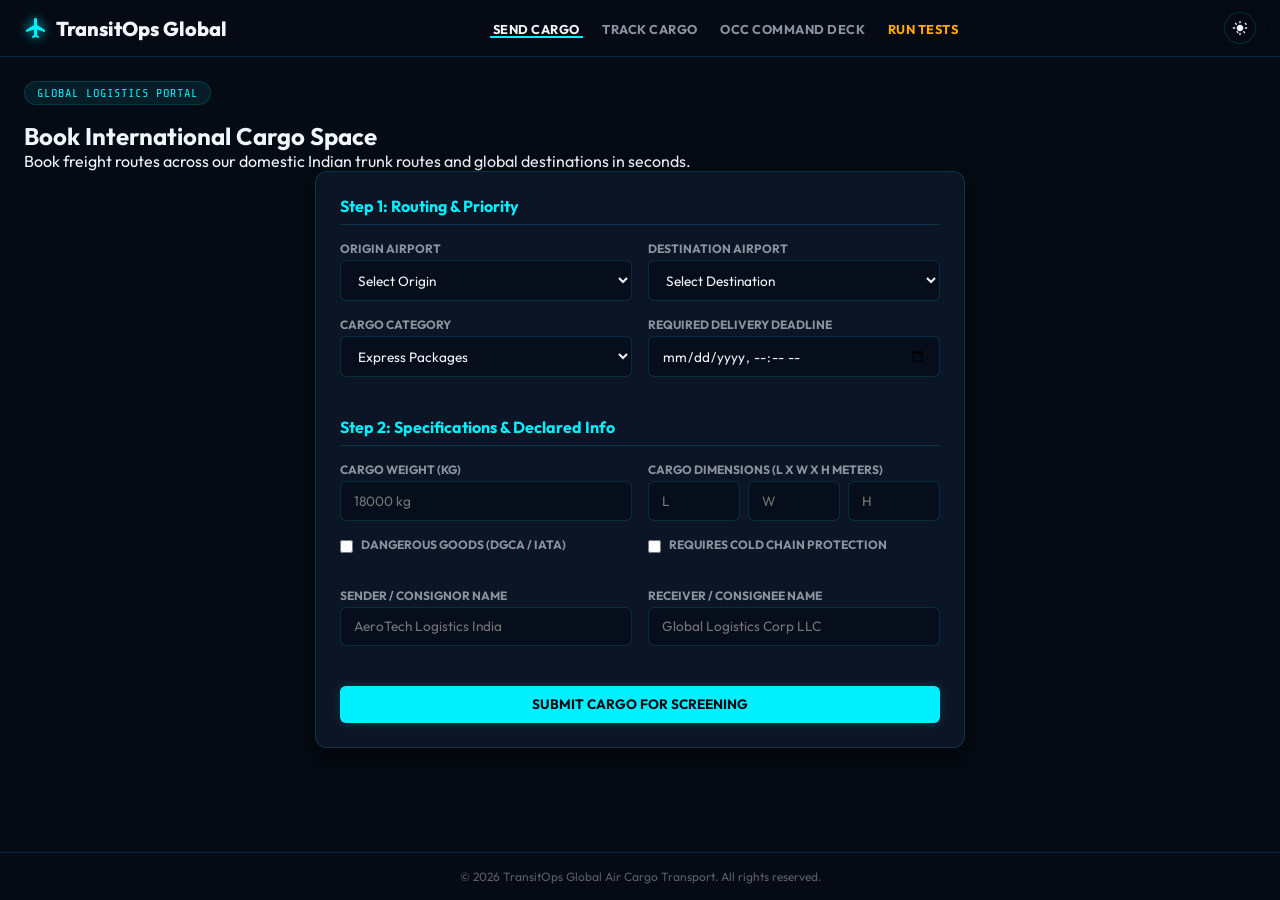
==== commit 624b7f7c: "OCC panel role assigning, UI updates: screen fit, UI improvements: arrangement" ====
--- a/Smart-Air-Transport-main/index.html
+++ b/Smart-Air-Transport-main/index.html
@@ -3,19 +3,19 @@
 <head>
   <meta charset="UTF-8">
   <meta name="viewport" content="width=device-width, initial-scale=1.0">
-  <title>Smart Air Transport - Air Cargo Fleet Management Platform</title>
+  <title>Smart Air Transport - Global Cargo Operations Platform</title>
   <link rel="stylesheet" href="style.css">
 </head>
 <body>
 
-  <!-- Navigation Header (Hidden when logged out, managed by JS) -->
-  <header id="app-header" style="display: none;">
+  <!-- Public Navigation Header -->
+  <header>
     <div class="nav-container">
       <a class="logo" id="logo-nav">
         <svg viewBox="0 0 24 24">
           <path d="M21 16v-2l-8-5V3.5c0-.83-.67-1.5-1.5-1.5S10 2.67 10 3.5V9l-8 5v2l8-2.5V19l-2 1.5V22l3.5-1 3.5 1v-1.5L13 19v-5.5l8 2.5z"/>
         </svg>
-        <span>Smart Air OCC</span>
+        <span>TransitOps Global</span>
       </a>
 
       <!-- Hamburger Menu for Mobile -->
@@ -25,16 +25,11 @@
         </svg>
       </button>
 
-      <!-- Navigation Links -->
+      <!-- Navigation Links (Simplified for customer/admin separation) -->
       <nav class="nav-links" id="nav-menu">
-        <li class="nav-item" id="nav-dashboard-tab"><a class="nav-link" data-section="dashboard" href="#dashboard">Dashboard</a></li>
-        <li class="nav-item" id="nav-aircraft-tab"><a class="nav-link" data-section="aircraft" href="#aircraft">Aircraft</a></li>
-        <li class="nav-item" id="nav-pilots-tab"><a class="nav-link" data-section="pilots" href="#pilots">Pilots</a></li>
-        <li class="nav-item" id="nav-trips-tab"><a class="nav-link" data-section="trips" href="#trips">Trips</a></li>
-        <li class="nav-item" id="nav-maintenance-tab"><a class="nav-link" data-section="maintenance" href="#maintenance">Maintenance</a></li>
-        <li class="nav-item" id="nav-expenses-tab"><a class="nav-link" data-section="expenses" href="#expenses">Expenses</a></li>
-        <li class="nav-item" id="nav-reports-tab"><a class="nav-link" data-section="reports" href="#reports">Reports</a></li>
-        <li class="nav-item" id="nav-occ-tab"><a class="nav-link" data-section="occ" href="#occ">OCC Operations</a></li>
+        <li class="nav-item"><a class="nav-link active" data-section="place-order" href="#place-order">Send Cargo</a></li>
+        <li class="nav-item"><a class="nav-link" data-section="track-order" href="#track-order">Track Cargo</a></li>
+        <li class="nav-item" id="admin-occ-nav-item"><a class="nav-link" data-section="occ" href="#occ">OCC Command Deck</a></li>
         <li class="nav-item">
           <a class="nav-link" href="test.html" target="_blank" style="color: var(--warning-color); font-weight: bold;">Run Tests</a>
         </li>
@@ -42,13 +37,10 @@
 
       <!-- Header Action Items -->
       <div class="header-actions">
-        <!-- Role Badge Display -->
-        <div class="hud-badge" id="active-role-badge" style="margin-bottom: 0; padding: 0.25rem 0.75rem;">Guest</div>
+        <div class="hud-badge" id="admin-role-badge" style="display: none; margin-bottom: 0;">Guest</div>
+        <button class="btn btn-hud-action" id="btn-admin-logout" style="display: none; font-size: 0.8rem; padding: 0.4rem 0.8rem;">Log Out</button>
         
-        <!-- Log Out Button -->
-        <button class="btn btn-hud-action" id="btn-header-logout" style="font-size: 0.8rem; padding: 0.4rem 0.8rem;">Sign Out</button>
-
-        <!-- Theme Toggle Button -->
+        <!-- Theme Toggle -->
         <button class="theme-toggle-btn" id="theme-btn" aria-label="Toggle color theme">
           <svg class="moon-icon" viewBox="0 0 24 24">
             <path d="M12.3 22h-.1c-5.5 0-10-4.5-10-10 0-4.8 3.5-9 8.3-9.9.5-.1.9.3.8.8-.4 2.1.2 4.3 1.6 5.9 1.4 1.7 3.6 2.6 5.8 2.3.5-.1.9.3.8.8-.9 4.8-5.1 8.1-9.9 8.1zm-4-15.8c-2.3 1.2-3.8 3.6-3.8 6.3 0 3.9 3.1 7 7 7 .9 0 1.8-.2 2.6-.5-1.5-1.4-2.2-3.5-2-5.6.3-2.9 2.2-5.3 5-6.2-.7-.4-1.5-.6-2.3-.6-2.5 0-4.9 1.3-6.5 3.6z"/>
@@ -64,1047 +56,924 @@
   <!-- Main Content Areas -->
   <main>
     
-    <!-- SECTION 1: Secure Login Page (Default Visible) -->
-    <section class="app-section active" id="login-section">
-      <div class="form-container glass-card" style="max-width: 460px; margin: 4rem auto; text-align: center;">
-        <div class="hud-badge" style="margin-bottom: 1.5rem;">TransitOps Security Access</div>
-        <h2>Aviation Platform Login</h2>
-        <p style="color: var(--text-secondary); font-size: 0.9rem; margin-bottom: 2rem;">Access requires authentication. Use roles credentials below to login.</p>
-        
-        <form id="app-login-form">
-          <div class="form-group" style="text-align: left;">
-            <label for="login-email">Aviation Email Address</label>
-            <input type="email" id="login-email" placeholder="manager@transitops.com" required>
-          </div>
-          <div class="form-group" style="text-align: left;">
-            <label for="login-password">Password</label>
-            <input type="password" id="login-password" placeholder="••••••••" required>
-          </div>
-          <div id="login-error-disp" style="color: var(--danger-color); font-size: 0.85rem; margin-bottom: 1rem; display: none; font-family: var(--font-mono); font-weight: bold;">Invalid email or password. Access Denied.</div>
-          <button type="submit" class="btn btn-primary" style="width: 100%;">Authenticate User</button>
+    <!-- SECTION 1: Place Order / Send Cargo (Wizard Layout) -->
+    <section class="app-section active" id="place-order-section">
+      <div class="section-header">
+        <div class="hud-badge">Global Logistics Portal</div>
+        <h2>Book International Cargo Space</h2>
+        <p>Book freight routes across our domestic Indian trunk routes and global destinations in seconds.</p>
+      </div>
+
+      <div class="form-container glass-card" style="max-width: 650px;">
+        <form id="order-form">
+          <!-- Wizard Step 1: Route & Priority -->
+          <div class="wizard-step" id="wz-step-1">
+            <h4 style="margin-bottom: 1rem; border-bottom: 1px solid var(--border-color); padding-bottom: 0.5rem; color: var(--accent-color);">Step 1: Routing & Priority</h4>
+            <div class="form-row">
+              <div class="form-group">
+                <label for="origin-airport">Origin Airport</label>
+                <select id="origin-airport" required>
+                  <option value="" disabled selected>Select Origin</option>
+                  <optgroup label="India Hubs">
+                    <option value="BOM">Mumbai Hub (BOM)</option>
+                    <option value="DEL">Delhi Hub (DEL)</option>
+                    <option value="AMD">Ahmedabad Hub (AMD)</option>
+                    <option value="BLR">Bengaluru Hub (BLR)</option>
+                    <option value="CCU">Kolkata Hub (CCU)</option>
+                  </optgroup>
+                  <optgroup label="United States">
+                    <option value="JFK">New York (JFK)</option>
+                    <option value="LAX">Los Angeles (LAX)</option>
+                    <option value="ORD">Chicago (ORD)</option>
+                  </optgroup>
+                  <optgroup label="Middle East">
+                    <option value="DXB">Dubai (DXB)</option>
+                    <option value="AUH">Abu Dhabi (AUH)</option>
+                    <option value="RKT">Ras Al Khaimah (RKT)</option>
+                    <option value="DWC">Al Maktoum Dubai (DWC)</option>
+                  </optgroup>
+                  <optgroup label="Europe">
+                    <option value="IST">Istanbul (IST)</option>
+                    <option value="AMS">Amsterdam (AMS)</option>
+                    <option value="FRA">Frankfurt (FRA)</option>
+                    <option value="LEJ">Leipzig (LEJ)</option>
+                    <option value="MUC">Munich (MUC)</option>
+                  </optgroup>
+                </select>
+              </div>
+              <div class="form-group">
+                <label for="destination-airport">Destination Airport</label>
+                <select id="destination-airport" required>
+                  <option value="" disabled selected>Select Destination</option>
+                  <optgroup label="India Hubs">
+                    <option value="BOM">Mumbai Hub (BOM)</option>
+                    <option value="DEL">Delhi Hub (DEL)</option>
+                    <option value="AMD">Ahmedabad Hub (AMD)</option>
+                    <option value="BLR">Bengaluru Hub (BLR)</option>
+                    <option value="CCU">Kolkata Hub (CCU)</option>
+                  </optgroup>
+                  <optgroup label="United States">
+                    <option value="JFK">New York (JFK)</option>
+                    <option value="LAX">Los Angeles (LAX)</option>
+                    <option value="ORD">Chicago (ORD)</option>
+                  </optgroup>
+                  <optgroup label="Middle East">
+                    <option value="DXB">Dubai (DXB)</option>
+                    <option value="AUH">Abu Dhabi (AUH)</option>
+                    <option value="RKT">Ras Al Khaimah (RKT)</option>
+                    <option value="DWC">Al Maktoum Dubai (DWC)</option>
+                  </optgroup>
+                  <optgroup label="Europe">
+                    <option value="IST">Istanbul (IST)</option>
+                    <option value="AMS">Amsterdam (AMS)</option>
+                    <option value="FRA">Frankfurt (FRA)</option>
+                    <option value="LEJ">Leipzig (LEJ)</option>
+                    <option value="MUC">Munich (MUC)</option>
+                  </optgroup>
+                </select>
+              </div>
+            </div>
+            
+            <div class="form-row">
+              <div class="form-group">
+                <label for="cargo-type">Cargo Category</label>
+                <select id="cargo-type" required>
+                  <option value="Express">Express Packages</option>
+                  <option value="Medical">Medical / Pharma cold chain</option>
+                  <option value="Perishable">Perishable goods</option>
+                  <option value="Standard">Standard Freight</option>
+                </select>
+              </div>
+              <div class="form-group">
+                <label for="delivery-deadline">Required Delivery Deadline</label>
+                <input type="datetime-local" id="delivery-deadline" required>
+              </div>
+            </div>
+          </div>
+
+          <!-- Wizard Step 2: Dimensions & Details -->
+          <div class="wizard-step" id="wz-step-2" style="margin-top: 1.5rem;">
+            <h4 style="margin-bottom: 1rem; border-bottom: 1px solid var(--border-color); padding-bottom: 0.5rem; color: var(--accent-color);">Step 2: Specifications & Declared Info</h4>
+            <div class="form-row">
+              <div class="form-group">
+                <label for="package-weight">Cargo weight (kg)</label>
+                <input type="number" id="package-weight" min="1" max="150000" placeholder="18000 kg" required>
+              </div>
+              <div class="form-group">
+                <label>Cargo Dimensions (L x W x H meters)</label>
+                <div style="display: flex; gap: 0.5rem;">
+                  <input type="number" id="package-len" min="0.1" step="0.1" placeholder="L" required>
+                  <input type="number" id="package-wid" min="0.1" step="0.1" placeholder="W" required>
+                  <input type="number" id="package-hei" min="0.1" step="0.1" placeholder="H" required>
+                </div>
+              </div>
+            </div>
+            
+            <div class="form-row" style="align-items: center; margin-bottom: 1rem;">
+              <div class="form-group checkbox-group">
+                <input type="checkbox" id="hazardous-flag" style="width: auto; margin-right: 0.5rem;">
+                <label for="hazardous-flag" style="display: inline-block;">Dangerous Goods (DGCA / IATA)</label>
+              </div>
+              <div class="form-group checkbox-group">
+                <input type="checkbox" id="perishable-flag" style="width: auto; margin-right: 0.5rem;">
+                <label for="perishable-flag" style="display: inline-block;">Requires Cold Chain Protection</label>
+              </div>
+            </div>
+
+            <div class="form-row">
+              <div class="form-group">
+                <label for="sender-name">Sender / Consignor Name</label>
+                <input type="text" id="sender-name" placeholder="AeroTech Logistics India" required>
+              </div>
+              <div class="form-group">
+                <label for="receiver-name">Receiver / Consignee Name</label>
+                <input type="text" id="receiver-name" placeholder="Global Logistics Corp LLC" required>
+              </div>
+            </div>
+          </div>
+
+          <!-- Latest Acceptance Time readout -->
+          <div class="summary-box lat-box" id="lat-feedback-box" style="display: none; background: rgba(0, 240, 255, 0.05); border: 1px solid var(--accent-color); margin-top: 1rem;">
+            <h4 style="margin-bottom: 0.5rem; text-transform: uppercase; font-size: 0.85rem; letter-spacing: 0.5px; color: var(--accent-color);">Latest Booking Acceptance Time (LAT) Check</h4>
+            <div class="summary-row">
+              <span>Next Trip Departure:</span>
+              <strong id="next-flight-dep">-</strong>
+            </div>
+            <div class="summary-row" style="border-top: 1px dashed var(--border-color); padding-top: 0.5rem; font-weight: bold;">
+              <span>Latest Booking Deadline:</span>
+              <span id="lat-deadline-disp">-</span>
+            </div>
+            <div class="summary-row" id="lat-status-row" style="border-top: 1px solid var(--border-color); padding-top: 0.5rem; margin-top: 0.5rem;">
+              <span>Feasibility Window:</span>
+              <strong id="lat-feasibility">-</strong>
+            </div>
+          </div>
+
+          <button type="submit" class="btn btn-primary" style="width: 100%; margin-top: 1.5rem;">Submit Cargo for Screening</button>
         </form>
 
-        <div style="margin-top: 2rem; border-top: 1px solid var(--border-color); padding-top: 1.5rem; text-align: left;">
-          <h4 style="font-size: 0.8rem; text-transform: uppercase; color: var(--warning-color); margin-bottom: 0.5rem; font-family: var(--font-mono);">Preloaded Test Credentials:</h4>
-          <div class="credential-hint-row" style="font-family: var(--font-mono); font-size: 0.75rem; color: var(--text-secondary); line-height: 1.6;">
-            • Fleet Manager: <strong style="cursor: pointer; color: var(--accent-color);" onclick="fillCreds('manager@transitops.com', 'manager123')">manager@transitops.com (manager123)</strong><br>
-            • Dispatch Manager: <strong style="cursor: pointer; color: var(--accent-color);" onclick="fillCreds('dispatcher@transitops.com', 'dispatcher123')">dispatcher@transitops.com (dispatcher123)</strong><br>
-            • Safety Officer: <strong style="cursor: pointer; color: var(--accent-color);" onclick="fillCreds('safety@transitops.com', 'safety123')">safety@transitops.com (safety123)</strong><br>
-            • Financial Analyst: <strong style="cursor: pointer; color: var(--accent-color);" onclick="fillCreds('finance@transitops.com', 'finance123')">finance@transitops.com (finance123)</strong>
+        <!-- Order Success screen -->
+        <div class="success-screen" id="order-success" style="display: none;">
+          <div class="success-icon">✓</div>
+          <h3>Cargo Registered & Queued</h3>
+          <p>Your consignment has been logged. Automated safety and security screening is running in real-time.</p>
+          
+          <div class="tracking-code-container">
+            <span class="tracking-code" id="success-tracking-id">SAT-4820-JFK</span>
+            <button class="copy-btn" id="copy-tracking-btn" title="Copy to clipboard">
+              <svg viewBox="0 0 24 24">
+                <path d="M16 1H4c-1.1 0-2 .9-2 2v14h2V3h12V1zm3 4H8c-1.1 0-2 .9-2 2v14c0 1.1.9 2 2 2h11c1.1 0 2-.9 2-2V7c0-1.1-.9-2-2-2zm0 16H8V7h11v14z"/>
+              </svg>
+            </button>
+          </div>
+
+          <!-- Security Screening Live Display -->
+          <div class="screening-live-panel glass-card" style="margin-bottom: 2rem; padding: 1.5rem; text-align: left;">
+            <h4 style="margin-bottom: 1rem; border-bottom: 1px solid var(--border-color); padding-bottom: 0.5rem; color: var(--accent-color);">Security Screening Pipeline</h4>
+            <div class="screening-steps">
+              <div class="screening-step" id="scr-xray"><span class="bullet">○</span> X-Ray Scanner: <strong class="scr-status">Pending</strong></div>
+              <div class="screening-step" id="scr-dg"><span class="bullet">○</span> Dangerous Goods Detection: <strong class="scr-status">Pending</strong></div>
+              <div class="screening-step" id="scr-docs"><span class="bullet">○</span> Documentation Verification: <strong class="scr-status">Pending</strong></div>
+              <div class="screening-step" id="scr-manual"><span class="bullet">○</span> Manual Airworthiness Scan: <strong class="scr-status">Not required</strong></div>
+            </div>
+            <div style="margin-top: 1rem; border-top: 1px dashed var(--border-color); padding-top: 0.5rem;">
+              <span>Screening Status:</span>
+              <strong id="screening-outcome-disp" style="float: right; color: var(--warning-color);">Scanning...</strong>
+            </div>
+          </div>
+
+          <div style="display: flex; gap: 1rem; justify-content: center;">
+            <button class="btn btn-primary" id="success-track-btn">Track Status</button>
+            <button class="btn btn-secondary" id="success-new-order-btn">Book New Parcel</button>
           </div>
         </div>
       </div>
     </section>
 
-    <!-- SECTION 2: Dashboard Overview -->
-    <section class="app-section" id="dashboard-section">
+    <!-- SECTION 2: Track Order / Consignment search -->
+    <section class="app-section" id="track-order-section">
       <div class="section-header">
-        <h2 style="font-family: var(--font-mono);">Aviation Operations Dashboard</h2>
-        <p>Real-time analytics, fleet stats, and flight monitoring indicators.</p>
+        <h2>Real-Time Consignment Tracker</h2>
+        <p>Monitor global transit locations, aircrew details, and airport routing logs live.</p>
       </div>
 
-      <!-- KPI Dashboard Grid -->
-      <div class="recomm-metrics-grid" style="grid-template-columns: repeat(5, 1fr); margin-bottom: 2rem;">
-        <div class="recomm-metric">
-          <span class="label">Active Aircraft</span>
-          <strong id="kpi-active-aircraft">0</strong>
-        </div>
-        <div class="recomm-metric">
-          <span class="label">Available Aircraft</span>
-          <strong id="kpi-avail-aircraft">0</strong>
-        </div>
-        <div class="recomm-metric">
-          <span class="label">In Maintenance</span>
-          <strong id="kpi-maint-aircraft">0</strong>
-        </div>
-        <div class="recomm-metric">
-          <span class="label">Active Trips</span>
-          <strong id="kpi-active-trips">0</strong>
-        </div>
-        <div class="recomm-metric">
-          <span class="label">Pending Trips</span>
-          <strong id="kpi-pending-trips">0</strong>
-        </div>
-        <div class="recomm-metric">
-          <span class="label">Pilots On Duty</span>
-          <strong id="kpi-pilots-duty">0</strong>
-        </div>
-        <div class="recomm-metric">
-          <span class="label">Fleet Utilization</span>
-          <strong id="kpi-fleet-util">0%</strong>
-        </div>
-        <div class="recomm-metric">
-          <span class="label">Total Fuel Logged</span>
-          <strong id="kpi-fuel-cons">0 L</strong>
-        </div>
-        <div class="recomm-metric">
-          <span class="label">Operational Cost</span>
-          <strong id="kpi-op-cost">₹ 0 Lakhs</strong>
-        </div>
-        <div class="recomm-metric">
-          <span class="label">On-Time Delivery</span>
-          <strong id="kpi-ot-rate">100%</strong>
+      <div class="form-container glass-card" style="max-width: 800px;">
+        <div class="tracker-search-box">
+          <input type="text" id="tracker-input" placeholder="Enter Consignment Code (e.g. TRP-8291)" autocomplete="off">
+          <button class="btn btn-primary" id="tracker-search-btn">Locate Cargo</button>
+        </div>
+
+        <div id="tracker-empty" style="text-align: center; padding: 2rem 0; color: var(--text-muted);">
+          <svg viewBox="0 0 24 24" style="width: 64px; height: 64px; fill: currentColor; margin-bottom: 1rem; opacity: 0.5;">
+            <path d="M15.5 14h-.79l-.28-.27C15.41 12.59 16 11.11 16 9.5 16 5.91 13.09 3 9.5 3S3 5.91 3 9.5 5.91 16 9.5 16c1.61 0 3.09-.59 4.23-1.57l.27.28v.79l5 4.99L20.49 19l-4.99-5zm-6 0C7.01 14 5 11.99 5 9.5S7.01 5 9.5 5 14 7.01 14 9.5 11.99 14 9.5 14z"/>
+          </svg>
+          <p>Please enter a valid tracking ID to inspect delivery progress.</p>
+          <p style="font-size: 0.85rem; margin-top: 0.5rem;">Sample tracking code for testing: <strong style="cursor: pointer; text-decoration: underline;" id="sample-track-code">TRP-8291</strong></p>
+        </div>
+
+        <!-- Tracking Visual Card -->
+        <div id="tracker-result" style="display: none;" class="tracking-card">
+          <div class="tracking-meta">
+            <div class="meta-group">
+              <h4>Consignment ID</h4>
+              <p id="track-id-disp">TRP-XXXX</p>
+            </div>
+            <div class="meta-group">
+              <h4>Cargo Class</h4>
+              <p id="track-priority-disp">Express Priority</p>
+            </div>
+            <div class="meta-group" style="text-align: right;">
+              <h4>Delivery Date / ETA</h4>
+              <p id="track-delivery-disp">Calculating...</p>
+            </div>
+          </div>
+
+          <!-- Progress Timeline -->
+          <div class="timeline">
+            <div class="timeline-progress" id="progress-line"></div>
+            <div class="timeline-step" id="step-0"><div class="step-node">1</div><div class="step-label">Booked</div></div>
+            <div class="timeline-step" id="step-1"><div class="step-node">2</div><div class="step-label">Screening</div></div>
+            <div class="timeline-step" id="step-2"><div class="step-node">3</div><div class="step-label">Assigned</div></div>
+            <div class="timeline-step" id="step-3"><div class="step-node">4</div><div class="step-label">Loading</div></div>
+            <div class="timeline-step" id="step-4"><div class="step-node">5</div><div class="step-label">In Flight</div></div>
+            <div class="timeline-step" id="step-5"><div class="step-node">6</div><div class="step-label">Delivered</div></div>
+          </div>
+
+          <!-- Mini SVG tracking map -->
+          <div style="background: #010409; border: 1px solid var(--border-color); border-radius: 8px; padding: 0.5rem; text-align: center; margin-bottom: 1.5rem;">
+            <span style="font-size: 0.75rem; font-family: var(--font-mono); color: var(--accent-color);">Live Aircraft Path Mapping</span>
+            <svg id="tracker-mini-map" viewBox="0 0 500 200" style="width: 100%; height: auto; max-height: 150px; margin-top: 0.5rem;">
+              <!-- Mini map dynamically loaded via JS -->
+            </svg>
+          </div>
+
+          <!-- Cargo specifications -->
+          <div class="summary-box" style="margin-bottom: 2rem;">
+            <div class="summary-row">
+              <span>Routing Hubs</span>
+              <strong id="track-origin-disp">-</strong>
+            </div>
+            <div class="summary-row">
+              <span>Assigned Aircraft</span>
+              <strong id="track-aircraft-disp">-</strong>
+            </div>
+            <div class="summary-row">
+              <span>Weight & Payload</span>
+              <span id="track-package-disp">-</span>
+            </div>
+            <div class="summary-row">
+              <span>Aviation Hazardous Status</span>
+              <span id="track-haz-disp">-</span>
+            </div>
+          </div>
+
+          <!-- History Logs -->
+          <div class="tracking-logs">
+            <h3>Operations Registry Logs</h3>
+            <div id="tracking-logs-container">
+              <!-- JS Populated -->
+            </div>
+          </div>
         </div>
       </div>
-
-      <!-- Filters & Analytics layout -->
-      <div class="occ-layout-grid">
-        <div class="occ-column left-col" style="grid-column: span 2;">
-          <div class="occ-panel glass-card">
-            <div class="panel-header">
-              <h3>Fleet KPI Metrics Filtering</h3>
-            </div>
-            <div class="environmental-tuning-row" style="display: grid; grid-template-columns: repeat(4, 1fr); gap: 1rem;">
-              <div class="tuning-group">
-                <label for="filter-aircraft-type">Aircraft Type</label>
-                <select id="filter-aircraft-type">
-                  <option value="All">All Types</option>
-                  <option value="A321P2F">Airbus A321P2F</option>
-                  <option value="B737-800BCF">Boeing 737</option>
-                  <option value="A320P2F">Airbus A320P2F</option>
-                  <option value="B757-200(PCF)">Boeing 757</option>
-                </select>
-              </div>
-              <div class="tuning-group">
-                <label for="filter-aircraft-status">Aircraft Status</label>
-                <select id="filter-aircraft-status">
-                  <option value="All">All Statuses</option>
-                  <option value="Available">Available</option>
-                  <option value="On Trip">On Trip</option>
-                  <option value="In Maintenance">In Maintenance</option>
-                </select>
-              </div>
-              <div class="tuning-group">
-                <label for="filter-hub">Airport Hub</label>
-                <select id="filter-hub">
-                  <option value="All">All Hubs</option>
-                  <option value="BOM">BOM (Mumbai)</option>
-                  <option value="DEL">DEL (Delhi)</option>
-                  <option value="AMD">AMD (Ahmedabad)</option>
-                  <option value="BLR">BLR (Bengaluru)</option>
-                  <option value="CCU">CCU (Kolkata)</option>
-                </select>
-              </div>
-              <div class="tuning-group" style="align-self: end;">
-                <button class="btn btn-primary" id="btn-apply-dashboard-filters" style="width: 100%; padding: 0.5rem;">Apply Filters</button>
-              </div>
-            </div>
-          </div>
-
-          <!-- Canvas Analytics charts -->
+    </section>
+
+    <!-- SECTION 3: Admin Secure OCC Command Deck (Includes Login and Admin Workspaces) -->
+    <section class="app-section" id="occ-section">
+      
+      <!-- Admin Authentication Form -->
+      <div class="form-container glass-card" id="admin-login-card" style="max-width: 440px; margin: 4rem auto; text-align: center;">
+        <div class="hud-badge" style="margin-bottom: 1rem;">Restricted command deck</div>
+        <h2 style="font-family: var(--font-mono); text-transform: uppercase;">OCC Secure Authorization</h2>
+        <p style="color: var(--text-secondary); font-size: 0.9rem; margin-bottom: 2rem;">Enter password to unlock operations dashboard controls.</p>
+        
+        <form id="admin-login-form">
+          <div class="form-group" style="text-align: left;">
+            <label for="admin-password">Aviation Password</label>
+            <input type="password" id="admin-password" placeholder="••••••••" style="font-family: monospace;" required>
+            <div id="admin-login-error" style="color: var(--danger-color); font-size: 0.85rem; margin-top: 0.5rem; display: none; font-weight: bold; font-family: monospace;">Access Denied. Invalid password credentials.</div>
+          </div>
+          
+          <div style="margin-top: 1rem; margin-bottom: 1.5rem; text-align: left;">
+            <label for="admin-role-select">Select Active Role</label>
+            <select id="admin-role-select">
+              <option value="Fleet Manager">Fleet Manager (Overrides locks, manages aircraft)</option>
+              <option value="Dispatch Manager">Dispatch Manager (Assigns trips, reviews recommendations)</option>
+              <option value="Safety Officer">Safety Officer (Inspects pilots, license expiration alerts)</option>
+              <option value="Financial Analyst">Financial Analyst (Logs expenses, reviews P&L sheets)</option>
+            </select>
+          </div>
+
+          <button type="submit" class="btn btn-primary" style="width: 100%;">Authorize Access</button>
+        </form>
+        <p style="font-size: 0.75rem; color: var(--text-secondary); margin-top: 1rem;">Hint: Use password <strong style="color: var(--accent-color);">trans_cargo</strong> to unlock.</p>
+      </div>
+
+      <!-- OCC Dashboard Command Workspace (Hidden until logged in) -->
+      <div class="occ-dashboard-container" id="admin-occ-dashboard" style="display: none;">
+        
+        <div class="section-header" style="position: relative; margin-bottom: 2rem; border-bottom: 1px solid var(--border-color); padding-bottom: 1.5rem;">
+          <h2 style="font-family: var(--font-mono); letter-spacing: -1px; text-transform: uppercase;">Operations Control Center (OCC)</h2>
+          <p>Global route tracking, wide-body fleet telemetry, and AI optimization logs.</p>
+          
+          <!-- Tabbed selector menu to simplify the UI and make it less technical-heavy -->
+          <div style="margin-top: 1.5rem; display: flex; gap: 0.5rem; flex-wrap: wrap;">
+            <button class="btn btn-hud-action active" onclick="switchOCCPanel('overview')">Overview</button>
+            <button class="btn btn-hud-action" onclick="switchOCCPanel('aircraft')">Aircraft Registry</button>
+            <button class="btn btn-hud-action" onclick="switchOCCPanel('pilots')">Pilots Directory</button>
+            <button class="btn btn-hud-action" onclick="switchOCCPanel('dispatch')">Dispatch Board</button>
+            <button class="btn btn-hud-action" onclick="switchOCCPanel('maint')">Maintenance Deck</button>
+            <button class="btn btn-hud-action" onclick="switchOCCPanel('fuel')">Fuel & Expenses</button>
+            <button class="btn btn-hud-action" onclick="switchOCCPanel('reports')">Route & P&L Reports</button>
+          </div>
+        </div>
+
+        <!-- SUB-PANEL 1: Dashboard Overview (KPIs + Visual Map + Emergency) -->
+        <div class="occ-sub-panel active-panel" id="occ-panel-overview">
+          
+          <!-- KPIs -->
+          <div class="recomm-metrics-grid" style="grid-template-columns: repeat(5, 1fr); margin-bottom: 1.5rem;">
+            <div class="recomm-metric"><span class="label">Active Wide-Bodies</span><strong id="occ-kpi-active">0</strong></div>
+            <div class="recomm-metric"><span class="label">Available Fleet</span><strong id="occ-kpi-avail">0</strong></div>
+            <div class="recomm-metric"><span class="label">Under Maintenance</span><strong id="occ-kpi-maint">0</strong></div>
+            <div class="recomm-metric"><span class="label">Active Cargo Flights</span><strong id="occ-kpi-trips">0</strong></div>
+            <div class="recomm-metric"><span class="label">Pilots On Duty</span><strong id="occ-kpi-pilots">0</strong></div>
+          </div>
+
+          <div class="occ-layout-grid">
+            <!-- Map & Statuses -->
+            <div class="occ-column left-col" style="grid-column: span 2;">
+              <!-- Live Route Map -->
+              <div class="occ-panel glass-card map-panel">
+                <div class="panel-header">
+                  <h3>Global Flight Telemetry Map</h3>
+                  <div class="map-legend">
+                    <span class="legend-item"><span class="dot normal"></span> Normal</span>
+                    <span class="legend-item"><span class="dot weather"></span> Storm</span>
+                    <span class="legend-item"><span class="dot closed"></span> Closed</span>
+                  </div>
+                </div>
+                <div class="svg-map-wrapper">
+                  <svg viewBox="0 0 500 350" class="india-route-map" id="global-route-map-svg" style="max-height: 280px;">
+                    <!-- US Cities -->
+                    <g class="map-hub" id="hub-LAX" transform="translate(20,200)"><circle r="6" class="hub-circle" /><text y="-10" class="hub-label">LAX</text></g>
+                    <g class="map-hub" id="hub-ORD" transform="translate(45,170)"><circle r="6" class="hub-circle" /><text y="-10" class="hub-label">ORD</text></g>
+                    <g class="map-hub" id="hub-JFK" transform="translate(70,160)"><circle r="6" class="hub-circle" /><text y="-10" class="hub-label">JFK</text></g>
+                    
+                    <!-- Europe Cities -->
+                    <g class="map-hub" id="hub-AMS" transform="translate(130,130)"><circle r="5" class="hub-circle" /><text y="-8" class="hub-label" style="font-size:6px;">AMS</text></g>
+                    <g class="map-hub" id="hub-FRA" transform="translate(145,140)"><circle r="5" class="hub-circle" /><text y="-8" class="hub-label" style="font-size:6px;">FRA</text></g>
+                    <g class="map-hub" id="hub-LEJ" transform="translate(155,135)"><circle r="5" class="hub-circle" /><text y="-8" class="hub-label" style="font-size:6px;">LEJ</text></g>
+                    <g class="map-hub" id="hub-MUC" transform="translate(150,150)"><circle r="5" class="hub-circle" /><text y="-8" class="hub-label" style="font-size:6px;">MUC</text></g>
+                    <g class="map-hub" id="hub-IST" transform="translate(180,180)"><circle r="5" class="hub-circle" /><text y="-8" class="hub-label" style="font-size:6px;">IST</text></g>
+
+                    <!-- Middle East Cities -->
+                    <g class="map-hub" id="hub-DXB" transform="translate(230,240)"><circle r="5" class="hub-circle" /><text y="-8" class="hub-label" style="font-size:6px;">DXB</text></g>
+                    <g class="map-hub" id="hub-AUH" transform="translate(220,248)"><circle r="5" class="hub-circle" /><text y="-8" class="hub-label" style="font-size:6px;">AUH</text></g>
+                    <g class="map-hub" id="hub-RKT" transform="translate(235,232)"><circle r="5" class="hub-circle" /><text y="-8" class="hub-label" style="font-size:6px;">RKT</text></g>
+                    <g class="map-hub" id="hub-DWC" transform="translate(230,252)"><circle r="5" class="hub-circle" /><text y="-8" class="hub-label" style="font-size:6px;">DWC</text></g>
+
+                    <!-- India Hubs -->
+                    <g class="map-hub" id="hub-DEL" transform="translate(325,225)"><circle r="7" class="hub-circle" style="stroke:var(--success-color);" /><text y="-10" class="hub-label">DEL</text></g>
+                    <g class="map-hub" id="hub-AMD" transform="translate(305,250)"><circle r="7" class="hub-circle" style="stroke:var(--success-color);" /><text y="-10" class="hub-label">AMD</text></g>
+                    <g class="map-hub" id="hub-BOM" transform="translate(310,285)"><circle r="7" class="hub-circle" style="stroke:var(--success-color);" /><text y="-10" class="hub-label">BOM</text></g>
+                    <g class="map-hub" id="hub-CCU" transform="translate(365,245)"><circle r="7" class="hub-circle" style="stroke:var(--success-color);" /><text y="-10" class="hub-label">CCU</text></g>
+                    <g class="map-hub" id="hub-BLR" transform="translate(325,315)"><circle r="7" class="hub-circle" style="stroke:var(--success-color);" /><text y="-10" class="hub-label">BLR</text></g>
+
+                    <!-- Active Plane Path Group -->
+                    <g id="active-planes-line-group"></g>
+                    <g id="active-planes-marker-group"></g>
+                  </svg>
+                </div>
+              </div>
+
+              <!-- Quick Disruption Controls -->
+              <div class="occ-panel glass-card" style="margin-top: 1rem;">
+                <div class="panel-header">
+                  <h3>Operations Disruption Center</h3>
+                </div>
+                <div class="emergency-deck">
+                  <button class="btn btn-danger" data-emergency="aircraft-failure">AC Breakdowns</button>
+                  <button class="btn btn-danger" data-emergency="runway-closed">Airport Close (DEL)</button>
+                  <button class="btn btn-danger" data-emergency="weather-alert">Monsoon Storm Alert</button>
+                  <button class="btn btn-danger" data-emergency="security-threat">Security Hold Check</button>
+                  <button class="btn btn-danger" data-emergency="malicious-cargo">Malicious Package</button>
+                  <button class="btn btn-danger" data-emergency="medical-emergency">Medical vaccines</button>
+                </div>
+                <div class="environmental-tuning-row" style="display: grid; grid-template-columns: 1fr 1fr; gap: 1rem; margin-top: 1rem; border-top: 1px solid var(--border-color); padding-top: 1rem;">
+                  <div>
+                    <label for="weather-select">Global Weather Status:</label>
+                    <select id="weather-select" style="padding: 0.35rem; font-size: 0.85rem;">
+                      <option value="Normal">Clear (Normal)</option>
+                      <option value="Fog">Low Visibility (Fog)</option>
+                      <option value="Storm">Severe Storm system</option>
+                    </select>
+                  </div>
+                  <div>
+                    <label for="wind-speed-input">Wind Shear: <span id="wind-speed-val">12 knots</span></label>
+                    <input type="range" id="wind-speed-input" min="0" max="80" value="12" style="padding: 0;">
+                  </div>
+                </div>
+              </div>
+            </div>
+
+            <!-- Side column stats -->
+            <div class="occ-column right-col">
+              <!-- AI optimization widget -->
+              <div class="occ-panel glass-card ai-recommendation-panel" style="min-height: 250px;">
+                <div class="panel-header">
+                  <h3>AI Route Optimization</h3>
+                  <div class="ai-chip">GA Engine</div>
+                </div>
+                <div class="recomm-metrics-grid" style="grid-template-columns: 1fr; gap: 0.5rem; font-size: 0.8rem;">
+                  <div>Sector delays: <strong id="ai-rec-delay">-</strong></div>
+                  <div>Fuel consumption: <strong id="ai-rec-fuel">-</strong></div>
+                  <div>Profit projection: <strong id="ai-rec-profit">-</strong></div>
+                  <div>Safety rating score: <strong id="ai-rec-score" style="color:var(--accent-color); font-size:1.1rem;">-/100</strong></div>
+                </div>
+                <div class="ga-generations-bar" style="display: flex; height: 30px; align-items: flex-end; gap: 2px; margin-top:0.5rem; background:rgba(255,255,255,0.02); border-radius:4px; padding:0.25rem;"></div>
+                <button class="btn btn-primary" id="btn-apply-ai-rec" style="width:100%; margin-top:0.75rem; padding:0.5rem; font-size:0.85rem;">Commit AI Recommendations</button>
+              </div>
+
+              <!-- Cargo status lists -->
+              <div class="occ-panel glass-card" style="margin-top: 1rem; min-height: 220px;">
+                <div class="panel-header">
+                  <h3>Cargo Queue Columns</h3>
+                </div>
+                <div class="cargo-queue-columns">
+                  <div class="queue-col">
+                    <h4 class="queue-col-title">Screening</h4>
+                    <div class="queue-list" id="queue-pending"></div>
+                  </div>
+                  <div class="queue-col">
+                    <h4 class="queue-col-title">Loading</h4>
+                    <div class="queue-list" id="queue-assigned"></div>
+                  </div>
+                  <div class="queue-col">
+                    <h4 class="queue-col-title">In Flight</h4>
+                    <div class="queue-list" id="queue-completed"></div>
+                  </div>
+                </div>
+              </div>
+            </div>
+          </div>
+
+          <!-- Logs -->
           <div class="occ-panel glass-card" style="margin-top: 1.5rem;">
             <div class="panel-header">
-              <h3>Utilization & Cost Share</h3>
-            </div>
-            <div style="display: flex; gap: 2rem; justify-content: center; align-items: center; min-height: 220px;">
-              <div style="text-align: center;">
-                <canvas id="chart-utilization" width="160" height="160" style="background: rgba(0,0,0,0.15); border-radius: 50%;"></canvas>
-                <h4 style="font-size: 0.85rem; margin-top: 0.5rem; text-transform: uppercase;">Flight Hours Distribution</h4>
-              </div>
-              <div style="text-align: center;">
-                <canvas id="chart-costs" width="160" height="160" style="background: rgba(0,0,0,0.15); border-radius: 50%;"></canvas>
-                <h4 style="font-size: 0.85rem; margin-top: 0.5rem; text-transform: uppercase;">Operational Cost breakdown</h4>
-              </div>
-            </div>
-          </div>
-        </div>
-
-        <!-- Recent activities & log registry -->
-        <div class="occ-column right-col">
-          <div class="occ-panel glass-card" style="min-height: 395px;">
-            <div class="panel-header">
-              <h3>Live Operations Overview</h3>
-            </div>
-            <div id="dashboard-recent-trips-list" style="display: flex; flex-direction: column; gap: 0.75rem;">
-              <!-- Javascript populates -->
-            </div>
-          </div>
-        </div>
-      </div>
-    </section>
-
-    <!-- SECTION 3: Aircraft Registry CRUD -->
-    <section class="app-section" id="aircraft-section">
-      <div class="section-header">
-        <h2>Aircraft Registry</h2>
-        <p>Maintain the master registry of the narrow-body freighter fleet.</p>
-      </div>
-
-      <div class="occ-layout-grid">
-        <div class="occ-column left-col" style="grid-column: span 2;">
-          <div class="occ-panel glass-card">
-            <div class="panel-header">
-              <h3>Registered Aircraft Assets</h3>
-            </div>
-            <div class="flight-list-container">
+              <h3>Trunk OCC System Decision Logs</h3>
+            </div>
+            <div class="decision-logs-container">
               <table class="occ-table">
                 <thead>
                   <tr>
-                    <th>Registration No</th>
-                    <th>Model Name</th>
-                    <th>Type</th>
-                    <th>Max Payload</th>
-                    <th>Odometer/Hours</th>
-                    <th>Current Airport</th>
-                    <th>Status</th>
-                    <th>Actions</th>
+                    <th>Timestamp</th>
+                    <th>Operator</th>
+                    <th>Incident</th>
+                    <th>Details</th>
+                    <th>Optimal configuration</th>
                   </tr>
                 </thead>
-                <tbody id="aircraft-table-body">
-                  <!-- JS populated -->
-                </tbody>
+                <tbody id="decision-logs-body"></tbody>
               </table>
             </div>
           </div>
         </div>
 
-        <div class="occ-column right-col">
-          <div class="occ-panel glass-card">
-            <div class="panel-header">
-              <h3 id="aircraft-form-title">Register New Aircraft</h3>
-            </div>
-            <form id="aircraft-crud-form">
-              <input type="hidden" id="aircraft-edit-id">
-              <div class="form-group">
-                <label for="ac-reg">Registration Number (Unique)</label>
-                <input type="text" id="ac-reg" placeholder="e.g. VT-SAT01" required>
-              </div>
-              <div class="form-group">
-                <label for="ac-name">Aircraft Name / Descriptor</label>
-                <input type="text" id="ac-name" placeholder="e.g. Star Express" required>
-              </div>
-              <div class="form-group">
-                <label for="ac-model">Aircraft Model</label>
-                <select id="ac-model" required>
-                  <option value="Airbus A321P2F">Airbus A321P2F</option>
-                  <option value="Boeing 737-800BCF">Boeing 737-800BCF</option>
-                  <option value="Airbus A320P2F">Airbus A320P2F</option>
-                  <option value="Boeing 757-200(PCF)">Boeing 757-200(PCF)</option>
-                </select>
-              </div>
-              <div class="form-row">
-                <div class="form-group">
-                  <label for="ac-payload">Payload Capacity (kg)</label>
-                  <input type="number" id="ac-payload" min="100" max="100000" placeholder="23000" required>
-                </div>
-                <div class="form-group">
-                  <label for="ac-fuelcap">Fuel Capacity (L)</label>
-                  <input type="number" id="ac-fuelcap" min="100" max="200000" placeholder="12000" required>
-                </div>
-              </div>
-              <div class="form-row">
-                <div class="form-group">
-                  <label for="ac-hours">Current Flying Hours</label>
-                  <input type="number" id="ac-hours" min="0" value="0" required>
-                </div>
-                <div class="form-group">
-                  <label for="ac-acqcost">Acquisition Cost (₹ Lakhs)</label>
-                  <input type="number" id="ac-acqcost" min="1" placeholder="450" required>
-                </div>
-              </div>
-              <div class="form-row">
-                <div class="form-group">
-                  <label for="ac-home">Home Hub</label>
-                  <select id="ac-home" required>
-                    <option value="BOM">Mumbai (BOM)</option>
-                    <option value="DEL">Delhi (DEL)</option>
-                    <option value="AMD">Ahmedabad (AMD)</option>
-                    <option value="BLR">Bengaluru (BLR)</option>
-                    <option value="CCU">Kolkata (CCU)</option>
-                  </select>
-                </div>
-                <div class="form-group">
-                  <label for="ac-status">Asset Status</label>
-                  <select id="ac-status" required>
-                    <option value="Available">Available</option>
-                    <option value="On Trip">On Trip</option>
-                    <option value="In Maintenance">In Maintenance</option>
-                    <option value="Retired">Retired</option>
-                  </select>
-                </div>
-              </div>
-              <button type="submit" class="btn btn-primary" style="width: 100%; margin-top: 1rem;">Save Aircraft Asset</button>
-            </form>
-          </div>
-        </div>
+        <!-- SUB-PANEL 2: Aircraft Registry -->
+        <div class="occ-sub-panel" id="occ-panel-aircraft">
+          <div class="occ-layout-grid">
+            <div class="occ-column left-col" style="grid-column: span 2;">
+              <div class="occ-panel glass-card">
+                <table class="occ-table">
+                  <thead>
+                    <tr>
+                      <th>Reg No</th>
+                      <th>Model Name</th>
+                      <th>Class</th>
+                      <th>Payload Capacity</th>
+                      <th>Odometer/Hours</th>
+                      <th>Location</th>
+                      <th>Status</th>
+                    </tr>
+                  </thead>
+                  <tbody id="aircraft-table-body"></tbody>
+                </table>
+              </div>
+            </div>
+            
+            <div class="occ-column right-col">
+              <div class="occ-panel glass-card">
+                <h3>Register Aircraft Asset</h3>
+                <form id="aircraft-crud-form" style="margin-top: 1rem;">
+                  <div class="form-group"><label>Reg No (Unique)</label><input type="text" id="ac-reg" placeholder="VT-SAT01" required></div>
+                  <div class="form-row">
+                    <div class="form-group"><label>Name</label><input type="text" id="ac-name" placeholder="Super Jet" required></div>
+                    <div class="form-group">
+                      <label>Aircraft Model</label>
+                      <select id="ac-model" required>
+                        <option value="Boeing 777F">Boeing 777F (102t Wide-Body)</option>
+                        <option value="Boeing 747-8F">Boeing 747-8F (134t Queen)</option>
+                        <option value="Airbus A330-P2F">Airbus A330-P2F (61t Wide)</option>
+                        <option value="Airbus A350F">Airbus A350F (109t ultra)</option>
+                        <option value="McDonnell Douglas MD-11F">MD-11F (85t Tri-Jet)</option>
+                        <option value="Boeing 737-800BCF">Boeing 737 (22.5t narrow)</option>
+                        <option value="Airbus A321P2F">Airbus A321P2F (27t narrow)</option>
+                        <option value="ATR 72-600F">ATR 72-600F (8.5t turboprop)</option>
+                      </select>
+                    </div>
+                  </div>
+                  <div class="form-row">
+                    <div class="form-group"><label>Payload (kg)</label><input type="number" id="ac-payload" min="1000" placeholder="102000" required></div>
+                    <div class="form-group"><label>Flying Hours</label><input type="number" id="ac-hours" value="0" required></div>
+                  </div>
+                  <div class="form-row">
+                    <div class="form-group"><label>Acq Cost (₹ L)</label><input type="number" id="ac-acqcost" placeholder="1400" required></div>
+                    <div class="form-group">
+                      <label>Home Hub</label>
+                      <select id="ac-home" required>
+                        <option value="BOM">Mumbai (BOM)</option>
+                        <option value="DEL">Delhi (DEL)</option>
+                        <option value="AMD">Ahmedabad (AMD)</option>
+                        <option value="JFK">New York (JFK)</option>
+                        <option value="DXB">Dubai (DXB)</option>
+                      </select>
+                    </div>
+                  </div>
+                  <button type="submit" class="btn btn-primary" style="width: 100%; margin-top: 1rem;">Save Aircraft</button>
+                </form>
+              </div>
+            </div>
+          </div>
+        </div>
+
+        <!-- SUB-PANEL 3: Pilots Registry -->
+        <div class="occ-sub-panel" id="occ-panel-pilots">
+          <div class="occ-layout-grid">
+            <div class="occ-column left-col" style="grid-column: span 2;">
+              <div class="occ-panel glass-card">
+                <table class="occ-table">
+                  <thead>
+                    <tr>
+                      <th>Pilot</th>
+                      <th>License Number</th>
+                      <th>Expiry checks</th>
+                      <th>Safety Score</th>
+                      <th>Status</th>
+                    </tr>
+                  </thead>
+                  <tbody id="pilots-table-body"></tbody>
+                </table>
+              </div>
+            </div>
+            
+            <div class="occ-column right-col">
+              <div class="occ-panel glass-card">
+                <h3>Add Pilot Profile</h3>
+                <form id="pilot-crud-form" style="margin-top: 1rem;">
+                  <div class="form-group"><label>Name</label><input type="text" id="plt-name" placeholder="Captain Alex" required></div>
+                  <div class="form-row">
+                    <div class="form-group"><label>License Code</label><input type="text" id="plt-license" placeholder="AL-98745" required></div>
+                    <div class="form-group"><label>Expiry Date</label><input type="date" id="plt-license-exp" required></div>
+                  </div>
+                  <div class="form-row">
+                    <div class="form-group"><label>Medical Expiry</label><input type="date" id="plt-medical-exp" required></div>
+                    <div class="form-group"><label>Safety rating (1-100)</label><input type="number" id="plt-safety" value="100" required></div>
+                  </div>
+                  <div class="form-group"><label>Phone Contact</label><input type="text" id="plt-contact" placeholder="9876543210" required></div>
+                  <button type="submit" class="btn btn-primary" style="width: 100%; margin-top: 1rem;">Save Pilot Profile</button>
+                </form>
+              </div>
+            </div>
+          </div>
+        </div>
+
+        <!-- SUB-PANEL 4: Dispatch Board -->
+        <div class="occ-sub-panel" id="occ-panel-dispatch">
+          <div class="occ-layout-grid">
+            <div class="occ-column left-col" style="grid-column: span 2;">
+              <div class="occ-panel glass-card">
+                <h3>Scheduled Cargo Trips Board</h3>
+                <div class="flight-list-container" style="margin-top: 1rem;">
+                  <table class="occ-table">
+                    <thead>
+                      <tr>
+                        <th>Trip ID</th>
+                        <th>Destinations</th>
+                        <th>Aircraft/Pilot</th>
+                        <th>Status</th>
+                        <th>Action controls</th>
+                      </tr>
+                    </thead>
+                    <tbody id="trips-table-body"></tbody>
+                  </table>
+                </div>
+              </div>
+            </div>
+
+            <!-- Dispatch planner tool -->
+            <div class="occ-column right-col">
+              <div class="occ-panel glass-card">
+                <h3>Manual Scheduler Planner</h3>
+                <form id="trip-dispatch-form" style="margin-top: 1rem;">
+                  <div class="form-row">
+                    <div class="form-group">
+                      <label>Origin</label>
+                      <select id="trip-origin" required>
+                        <option value="BOM">BOM (Mumbai)</option>
+                        <option value="AMD">AMD (Ahmedabad)</option>
+                        <option value="JFK">JFK (New York)</option>
+                        <option value="DXB">DXB (Dubai)</option>
+                        <option value="AMS">AMS (Amsterdam)</option>
+                      </select>
+                    </div>
+                    <div class="form-group">
+                      <label>Destination</label>
+                      <select id="trip-destination" required>
+                        <option value="DEL">DEL (Delhi)</option>
+                        <option value="JFK">JFK (New York)</option>
+                        <option value="DXB">DXB (Dubai)</option>
+                        <option value="AMS">AMS (Amsterdam)</option>
+                      </select>
+                    </div>
+                  </div>
+                  <div class="form-row">
+                    <div class="form-group"><label>Weight (kg)</label><input type="number" id="trip-cargo-weight" placeholder="18000" required></div>
+                    <div class="form-group">
+                      <label>Category</label>
+                      <select id="trip-priority" required>
+                        <option value="Express">Express</option>
+                        <option value="Standard">Standard</option>
+                        <option value="Medical">Medical</option>
+                      </select>
+                    </div>
+                  </div>
+                  <div class="form-row">
+                    <div class="form-group"><label>Assign Aircraft</label><select id="trip-aircraft" required></select></div>
+                    <div class="form-group"><label>Assign Pilot</label><select id="trip-pilot" required></select></div>
+                  </div>
+                  <div class="form-row">
+                    <div class="form-group"><label>Distance (km)</label><input type="number" id="trip-distance" placeholder="760" required></div>
+                    <div class="form-group"><label>Departure</label><input type="datetime-local" id="trip-departure" required></div>
+                  </div>
+                  <button type="button" class="btn btn-hud" id="btn-request-ai-rec" style="width: 100%; margin-top: 1rem;">Generate AI recommendations</button>
+                </form>
+
+                <div class="summary-box ai-recommendation-panel" id="dispatch-ai-rec-box" style="display:none; margin-top:1rem; border:1px solid var(--border-color)">
+                  <h4 style="color:var(--accent-color); font-family:var(--font-mono); margin-bottom:0.5rem;">AI Suggestions</h4>
+                  <div style="font-size:0.8rem; line-height:1.6;">
+                    • Aircraft: <strong id="ai-trip-rec-aircraft">-</strong><br>
+                    • Delay: <span id="ai-trip-rec-delay">-</span><br>
+                    • Fuel required: <span id="ai-trip-rec-fuel">-</span><br>
+                    • Net Profit: <span id="ai-trip-rec-profit">-</span>
+                  </div>
+                  <div style="display:flex; gap:0.5rem; margin-top:1rem;">
+                    <button class="btn btn-primary" id="btn-accept-dispatch" style="padding:0.4rem; font-size:0.8rem; flex:1;">Accept</button>
+                    <button class="btn btn-secondary" id="btn-override-dispatch" style="padding:0.4rem; font-size:0.8rem; flex:1;">Override</button>
+                  </div>
+                </div>
+              </div>
+            </div>
+          </div>
+        </div>
+
+        <!-- SUB-PANEL 5: Maintenance Shop -->
+        <div class="occ-sub-panel" id="occ-panel-maint">
+          <div class="occ-layout-grid">
+            <div class="occ-column left-col" style="grid-column: span 2;">
+              <div class="occ-panel glass-card">
+                <table class="occ-table">
+                  <thead>
+                    <tr>
+                      <th>Aircraft</th>
+                      <th>Check Type</th>
+                      <th>Details</th>
+                      <th>Date</th>
+                      <th>Cost (₹ L)</th>
+                      <th>Status</th>
+                      <th>Action</th>
+                    </tr>
+                  </thead>
+                  <tbody id="maintenance-table-body"></tbody>
+                </table>
+              </div>
+            </div>
+            
+            <div class="occ-column right-col">
+              <div class="occ-panel glass-card">
+                <h3>Record Maintenance Checklist</h3>
+                <form id="maintenance-log-form" style="margin-top: 1rem;">
+                  <div class="form-group"><label>Select Aircraft</label><select id="maint-aircraft" required></select></div>
+                  <div class="form-group">
+                    <label>Inspection Check</label>
+                    <select id="maint-type" required>
+                      <option value="Engine Inspection">Engine Inspection</option>
+                      <option value="Landing Gear Check">Landing Gear Check</option>
+                      <option value="A Check">A Check</option>
+                      <option value="C Check">C Check</option>
+                    </select>
+                  </div>
+                  <div class="form-group"><label>Service Cost (₹ Lakhs)</label><input type="number" id="maint-cost" placeholder="4.5" required></div>
+                  <div class="form-group"><label>Description</label><textarea id="maint-desc" placeholder="Details..." required></textarea></div>
+                  <button type="submit" class="btn btn-primary" style="width: 100%; margin-top: 1rem;">Ground Aircraft</button>
+                </form>
+              </div>
+            </div>
+          </div>
+        </div>
+
+        <!-- SUB-PANEL 6: Fuel & Expense logs -->
+        <div class="occ-sub-panel" id="occ-panel-fuel">
+          <div class="occ-layout-grid">
+            <div class="occ-column left-col">
+              <div class="occ-panel glass-card">
+                <h3>Log Fuel uplift</h3>
+                <form id="fuel-log-form" style="margin-top: 1rem;">
+                  <div class="form-group"><label>Select Aircraft</label><select id="fuel-aircraft" required></select></div>
+                  <div class="form-row">
+                    <div class="form-group"><label>Liters</label><input type="number" id="fuel-qty" placeholder="4650" required></div>
+                    <div class="form-group"><label>Cost (₹ Lakhs)</label><input type="number" id="fuel-cost" placeholder="4.4" required></div>
+                  </div>
+                  <div class="form-row">
+                    <div class="form-group"><label>Date</label><input type="date" id="fuel-date" required></div>
+                    <div class="form-group">
+                      <label>Airport</label>
+                      <select id="fuel-hub" required>
+                        <option value="BOM">BOM</option>
+                        <option value="DXB">DXB</option>
+                        <option value="JFK">JFK</option>
+                      </select>
+                    </div>
+                  </div>
+                  <button type="submit" class="btn btn-primary" style="width: 100%; margin-top: 1rem;">Log Fuel</button>
+                </form>
+              </div>
+
+              <div class="occ-panel glass-card" style="margin-top:1rem;">
+                <h3>Log Operating Expense</h3>
+                <form id="general-expense-form" style="margin-top: 1rem;">
+                  <div class="form-group"><label>Aircraft</label><select id="exp-aircraft" required></select></div>
+                  <div class="form-row">
+                    <div class="form-group">
+                      <label>Expense Category</label>
+                      <select id="exp-type" required>
+                        <option value="Hangar Charges">Hangar Charges</option>
+                        <option value="Airport Handling Fees">Airport Handling Fees</option>
+                        <option value="Crew Expenses">Crew Expenses</option>
+                        <option value="Landing Charges">Landing / Parking Charges</option>
+                      </select>
+                    </div>
+                    <div class="form-group"><label>Cost (₹ L)</label><input type="number" id="exp-cost" placeholder="0.25" required></div>
+                  </div>
+                  <div class="form-group"><label>Date</label><input type="date" id="exp-date" required></div>
+                  <button type="submit" class="btn btn-primary" style="width: 100%; margin-top: 1rem;">Log Expense</button>
+                </form>
+              </div>
+            </div>
+            
+            <div class="occ-column right-col">
+              <div class="occ-panel glass-card" style="min-height: 480px;">
+                <h3>Transactions Log Sheet</h3>
+                <table class="occ-table" style="margin-top: 1rem;">
+                  <thead>
+                    <tr>
+                      <th>AC</th>
+                      <th>Details</th>
+                      <th>Cost</th>
+                      <th>Date</th>
+                    </tr>
+                  </thead>
+                  <tbody id="expenses-table-body"></tbody>
+                </table>
+              </div>
+            </div>
+          </div>
+        </div>
+
+        <!-- SUB-PANEL 7: Reports & Profit & Loss Statement (Calculated Real-Time) -->
+        <div class="occ-sub-panel" id="occ-panel-reports">
+          
+          <div style="display:flex; justify-content:space-between; align-items:center; margin-bottom:1.5rem;">
+            <h3 style="font-family:var(--font-mono); text-transform:uppercase;">Global Route Analytics & P&L Statement</h3>
+            <div style="display:flex; gap:0.5rem;">
+              <button class="btn btn-hud-action" id="btn-export-csv">Download CSV</button>
+              <button class="btn btn-hud-action" id="btn-export-pdf">Print PDF</button>
+            </div>
+          </div>
+
+          <div class="occ-layout-grid">
+            <div class="occ-column left-col" style="grid-column: span 2;">
+              <!-- Sector traffic reports -->
+              <div class="occ-panel glass-card">
+                <div class="panel-header">
+                  <h3>Route Performance Analysis</h3>
+                </div>
+                <table class="occ-table">
+                  <thead>
+                    <tr>
+                      <th>Sector Route</th>
+                      <th>Flights Count</th>
+                      <th>Average Delay</th>
+                      <th>Cargo Hauled (kg)</th>
+                      <th>Volume Density</th>
+                    </tr>
+                  </thead>
+                  <tbody id="route-analysis-table-body">
+                    <!-- Dynamic -->
+                  </tbody>
+                </table>
+              </div>
+
+              <!-- Fleet ROI sheet -->
+              <div class="occ-panel glass-card" style="margin-top:1.5rem;">
+                <div class="panel-header">
+                  <h3>Aircraft Performance & ROI Table</h3>
+                </div>
+                <div class="flight-list-container printable-report-sheet">
+                  <table class="occ-table" id="reports-table-disp">
+                    <thead>
+                      <tr>
+                        <th>Reg No</th>
+                        <th>Distance</th>
+                        <th>Fuel Used</th>
+                        <th>Fuel Eff.</th>
+                        <th>Revenue</th>
+                        <th>Maint Cost</th>
+                        <th>Fuel Cost</th>
+                        <th>Oper. Cost</th>
+                        <th>ROI (%)</th>
+                      </tr>
+                    </thead>
+                    <tbody id="reports-table-body"></tbody>
+                  </table>
+                </div>
+              </div>
+            </div>
+
+            <!-- Real-time Profit & Loss statement side column -->
+            <div class="occ-column right-col">
+              <div class="occ-panel glass-card" style="background: rgba(0, 240, 255, 0.03); border-color: rgba(0,240,255,0.25);">
+                <div class="panel-header">
+                  <h3 style="color:var(--accent-color);">Live Profit & Loss Sheet</h3>
+                </div>
+                <div style="font-family: var(--font-mono); margin-top: 1rem; line-height: 1.8;">
+                  <div style="display:flex; justify-content:space-between; font-size:1.15rem; font-weight:bold; border-bottom:1px solid var(--border-color); padding-bottom:0.5rem;">
+                    <span>Gross Cargo Revenue:</span>
+                    <span id="pl-gross-revenue" style="color:var(--success-color);">₹ 0 Lakhs</span>
+                  </div>
+                  
+                  <div style="margin-top:1rem; border-bottom:1px dashed var(--border-color); padding-bottom:0.5rem;">
+                    <h4 style="font-size:0.8rem; text-transform:uppercase; color:var(--text-secondary);">Operating Costs Breakdown:</h4>
+                    <div style="display:flex; justify-content:space-between; font-size:0.85rem;">
+                      <span>Fuel Cost:</span>
+                      <span id="pl-fuel-cost">₹ 0 Lakhs</span>
+                    </div>
+                    <div style="display:flex; justify-content:space-between; font-size:0.85rem;">
+                      <span>Maintenance checks:</span>
+                      <span id="pl-maint-cost">₹ 0 Lakhs</span>
+                    </div>
+                    <div style="display:flex; justify-content:space-between; font-size:0.85rem;">
+                      <span>Airport Handling & landing:</span>
+                      <span id="pl-handling-cost">₹ 0 Lakhs</span>
+                    </div>
+                    <div style="display:flex; justify-content:space-between; font-size:0.85rem;">
+                      <span>Hangar & Parking fees:</span>
+                      <span id="pl-hangar-cost">₹ 0 Lakhs</span>
+                    </div>
+                    <div style="display:flex; justify-content:space-between; font-size:0.85rem;">
+                      <span>Crew Salaries / expenses:</span>
+                      <span id="pl-crew-cost">₹ 0 Lakhs</span>
+                    </div>
+                  </div>
+
+                  <div style="display:flex; justify-content:space-between; font-size:0.95rem; font-weight:bold; margin-top:0.5rem;">
+                    <span>Total Operating Costs:</span>
+                    <span id="pl-total-cost" style="color:var(--danger-color)">₹ 0 Lakhs</span>
+                  </div>
+
+                  <div style="display:flex; justify-content:space-between; font-size:1.25rem; font-weight:bold; border-top:2px solid var(--accent-color); padding-top:0.75rem; margin-top:1rem;">
+                    <span>Net Margin Profit:</span>
+                    <span id="pl-net-profit" style="color:var(--success-color);">₹ 0 Lakhs</span>
+                  </div>
+                  <div style="display:flex; justify-content:space-between; font-size:0.85rem; color:var(--text-secondary);">
+                    <span>Operating Margin (%):</span>
+                    <span id="pl-operating-margin">0%</span>
+                  </div>
+                </div>
+              </div>
+            </div>
+          </div>
+
+        </div>
+
       </div>
     </section>
 
-    <!-- SECTION 4: Pilot Management CRUD -->
-    <section class="app-section" id="pilots-section">
-      <div class="section-header">
-        <h2>Pilot Management Registry</h2>
-        <p>Register aircrew, monitor safety records, and track pilot certifications validity.</p>
-      </div>
-
-      <div class="occ-layout-grid">
-        <div class="occ-column left-col" style="grid-column: span 2;">
-          <div class="occ-panel glass-card">
-            <div class="panel-header">
-              <h3>Flight Pilot Directory</h3>
-            </div>
-            <div class="flight-list-container">
-              <table class="occ-table">
-                <thead>
-                  <tr>
-                    <th>Name</th>
-                    <th>License Number</th>
-                    <th>License Expiry</th>
-                    <th>Medical Expiry</th>
-                    <th>Hours Flown</th>
-                    <th>Safety Score</th>
-                    <th>Status</th>
-                    <th>Actions</th>
-                  </tr>
-                </thead>
-                <tbody id="pilots-table-body">
-                  <!-- JS populated -->
-                </tbody>
-              </table>
-            </div>
-          </div>
-        </div>
-
-        <div class="occ-column right-col">
-          <div class="occ-panel glass-card">
-            <div class="panel-header">
-              <h3 id="pilot-form-title">Register Flight Crew</h3>
-            </div>
-            <form id="pilot-crud-form">
-              <input type="hidden" id="pilot-edit-id">
-              <div class="form-group">
-                <label for="plt-name">Pilot Full Name</label>
-                <input type="text" id="plt-name" placeholder="e.g. Captain Alex" required>
-              </div>
-              <div class="form-row">
-                <div class="form-group">
-                  <label for="plt-license">License Number</label>
-                  <input type="text" id="plt-license" placeholder="AL-98745-DEL" required>
-                </div>
-                <div class="form-group">
-                  <label for="plt-category">License Category</label>
-                  <select id="plt-category" required>
-                    <option value="Commercial Pilot License (CPL)">Commercial (CPL)</option>
-                    <option value="Airline Transport Pilot License (ATPL)">Airline Transport (ATPL)</option>
-                  </select>
-                </div>
-              </div>
-              <div class="form-row">
-                <div class="form-group">
-                  <label for="plt-license-exp">License Expiry Date</label>
-                  <input type="date" id="plt-license-exp" required>
-                </div>
-                <div class="form-group">
-                  <label for="plt-medical-exp">Medical Expiry Date</label>
-                  <input type="date" id="plt-medical-exp" required>
-                </div>
-              </div>
-              <div class="form-row">
-                <div class="form-group">
-                  <label for="plt-hours">Total Flying Hours</label>
-                  <input type="number" id="plt-hours" min="0" value="0" required>
-                </div>
-                <div class="form-group">
-                  <label for="plt-safety">Safety Rating Score (1-100)</label>
-                  <input type="number" id="plt-safety" min="0" max="100" value="100" required>
-                </div>
-              </div>
-              <div class="form-row">
-                <div class="form-group">
-                  <label for="plt-contact">Contact Phone</label>
-                  <input type="text" id="plt-contact" placeholder="9876543210" required>
-                </div>
-                <div class="form-group">
-                  <label for="plt-status">Crew Duty Status</label>
-                  <select id="plt-status" required>
-                    <option value="Available">Available</option>
-                    <option value="On Trip">On Trip</option>
-                    <option value="Off Duty">Off Duty</option>
-                    <option value="Suspended">Suspended</option>
-                  </select>
-                </div>
-              </div>
-              <button type="submit" class="btn btn-primary" style="width: 100%; margin-top: 1rem;">Save Pilot Profile</button>
-            </form>
-          </div>
-        </div>
-      </div>
-    </section>
-
-    <!-- SECTION 5: Cargo Trip Management -->
-    <section class="app-section" id="trips-section">
-      <div class="section-header">
-        <h2>Cargo Dispatch & Trip Board</h2>
-        <p>Plan flights, validate aviation constraints, review AI routing, and track the dispatch lifecycle.</p>
-      </div>
-
-      <div class="occ-layout-grid">
-        <div class="occ-column left-col">
-          <div class="occ-panel glass-card">
-            <div class="panel-header">
-              <h3>Create Cargo Trip</h3>
-            </div>
-            
-            <form id="trip-dispatch-form">
-              <div class="form-row">
-                <div class="form-group">
-                  <label for="trip-origin">Origin Hub</label>
-                  <select id="trip-origin" required>
-                    <option value="" disabled selected>Select Origin</option>
-                    <option value="BOM">Mumbai (BOM)</option>
-                    <option value="AMD">Ahmedabad (AMD)</option>
-                    <option value="BLR">Bengaluru (BLR)</option>
-                    <option value="DEL">Delhi (DEL)</option>
-                    <option value="CCU">Kolkata (CCU)</option>
-                  </select>
-                </div>
-                <div class="form-group">
-                  <label for="trip-destination">Destination Hub</label>
-                  <select id="trip-destination" required>
-                    <option value="" disabled selected>Select Destination</option>
-                    <option value="BOM">Mumbai (BOM)</option>
-                    <option value="AMD">Ahmedabad (AMD)</option>
-                    <option value="BLR">Bengaluru (BLR)</option>
-                    <option value="DEL">Delhi (DEL)</option>
-                    <option value="CCU">Kolkata (CCU)</option>
-                  </select>
-                </div>
-              </div>
-
-              <div class="form-row">
-                <div class="form-group">
-                  <label for="trip-cargo-weight">Cargo Weight (kg)</label>
-                  <input type="number" id="trip-cargo-weight" min="1" max="100000" placeholder="18000" required>
-                </div>
-                <div class="form-group">
-                  <label for="trip-priority">Cargo Priority</label>
-                  <select id="trip-priority" required>
-                    <option value="Express">Express Cargo (Aviation Core)</option>
-                    <option value="Standard">Standard Cargo</option>
-                    <option value="Medical">Medical Supplies</option>
-                    <option value="Perishable">Perishable Goods</option>
-                  </select>
-                </div>
-              </div>
-
-              <div class="form-row">
-                <div class="form-group">
-                  <label for="trip-aircraft">Assign Aircraft</label>
-                  <select id="trip-aircraft" required>
-                    <option value="" disabled selected>Select Available Aircraft</option>
-                    <!-- JS populated -->
-                  </select>
-                </div>
-                <div class="form-group">
-                  <label for="trip-pilot">Assign Pilot</label>
-                  <select id="trip-pilot" required>
-                    <option value="" disabled selected>Select Certified Pilot</option>
-                    <!-- JS populated -->
-                  </select>
-                </div>
-              </div>
-
-              <div class="form-row">
-                <div class="form-group">
-                  <label for="trip-distance">Flight Distance (km)</label>
-                  <input type="number" id="trip-distance" min="10" placeholder="760" required>
-                </div>
-                <div class="form-group">
-                  <label for="trip-departure">Scheduled Departure</label>
-                  <input type="datetime-local" id="trip-departure" required>
-                </div>
-              </div>
-
-              <button type="submit" class="btn btn-hud" style="width: 100%; margin-top: 1rem;" id="btn-request-ai-rec">Evaluate AI Route Recommendation</button>
-            </form>
-          </div>
-
-          <!-- AI Recommendation Panel -->
-          <div class="occ-panel glass-card ai-recommendation-panel" id="dispatch-ai-rec-box" style="margin-top: 1.5rem; display: none;">
-            <div class="panel-header">
-              <h3>AI Recommendation Analysis</h3>
-              <div class="ai-chip">GA Optimizer</div>
-            </div>
-            <div class="recomm-metrics-grid" style="grid-template-columns: 1fr 1fr;">
-              <div class="recomm-metric">
-                <span class="label">Recommended Aircraft</span>
-                <strong id="ai-trip-rec-aircraft">-</strong>
-              </div>
-              <div class="recomm-metric">
-                <span class="label">Recommended Route</span>
-                <strong id="ai-trip-rec-route">-</strong>
-              </div>
-              <div class="recomm-metric">
-                <span class="label">Expected Flight Delay</span>
-                <strong id="ai-trip-rec-delay">-</strong>
-              </div>
-              <div class="recomm-metric">
-                <span class="label">Estimated Fuel quantity</span>
-                <strong id="ai-trip-rec-fuel">-</strong>
-              </div>
-              <div class="recomm-metric">
-                <span class="label">Expected Net Profit</span>
-                <strong id="ai-trip-rec-profit">-</strong>
-              </div>
-              <div class="recomm-metric">
-                <span class="label">Operational Risk Score</span>
-                <strong id="ai-trip-rec-score">-</strong>
-              </div>
-            </div>
-            <div style="display: flex; gap: 1rem; margin-top: 1.5rem;">
-              <button class="btn btn-primary" id="btn-accept-dispatch" style="flex: 1;">Accept AI Recommendation</button>
-              <button class="btn btn-secondary" id="btn-override-dispatch" style="flex: 1;">Override / Dispatch Manually</button>
-            </div>
-          </div>
-        </div>
-
-        <div class="occ-column right-col">
-          <div class="occ-panel glass-card" style="min-height: 480px;">
-            <div class="panel-header">
-              <h3>Active Flight Logs & Trips Board</h3>
-            </div>
-            <div class="flight-list-container">
-              <table class="occ-table">
-                <thead>
-                  <tr>
-                    <th>Trip ID</th>
-                    <th>Details</th>
-                    <th>Aircraft/Pilot</th>
-                    <th>Status</th>
-                    <th>Actions</th>
-                  </tr>
-                </thead>
-                <tbody id="trips-table-body">
-                  <!-- JS populated -->
-                </tbody>
-              </table>
-            </div>
-          </div>
-        </div>
-      </div>
-    </section>
-
-    <!-- SECTION 6: Maintenance Log -->
-    <section class="app-section" id="maintenance-section">
-      <div class="section-header">
-        <h2>Maintenance Deck</h2>
-        <p>Log aircraft service checks, inspections, and A/C checks. Active maintenance automatically grounds aircraft.</p>
-      </div>
-
-      <div class="occ-layout-grid">
-        <div class="occ-column left-col" style="grid-column: span 2;">
-          <div class="occ-panel glass-card">
-            <div class="panel-header">
-              <h3>Aircraft Maintenance Registry</h3>
-            </div>
-            <div class="flight-list-container">
-              <table class="occ-table">
-                <thead>
-                  <tr>
-                    <th>Aircraft Reg</th>
-                    <th>Check Type</th>
-                    <th>Maintenance Details</th>
-                    <th>Grounded Date</th>
-                    <th>Cost (₹ Lakhs)</th>
-                    <th>Status</th>
-                    <th>Action</th>
-                  </tr>
-                </thead>
-                <tbody id="maintenance-table-body">
-                  <!-- JS populated -->
-                </tbody>
-              </table>
-            </div>
-          </div>
-        </div>
-
-        <div class="occ-column right-col">
-          <div class="occ-panel glass-card">
-            <div class="panel-header">
-              <h3>File Maintenance Log</h3>
-            </div>
-            <form id="maintenance-log-form">
-              <div class="form-group">
-                <label for="maint-aircraft">Select Aircraft</label>
-                <select id="maint-aircraft" required>
-                  <option value="" disabled selected>Select Aircraft</option>
-                  <!-- JS populated -->
-                </select>
-              </div>
-              <div class="form-group">
-                <label for="maint-type">Service Check Category</label>
-                <select id="maint-type" required>
-                  <option value="Engine Inspection">Engine Inspection</option>
-                  <option value="Landing Gear Check">Landing Gear Check</option>
-                  <option value="Oil Replacement">Oil Replacement</option>
-                  <option value="Hydraulic Inspection">Hydraulic Inspection</option>
-                  <option value="A Check">A Check (Standard Service)</option>
-                  <option value="C Check">C Check (Heavy Service)</option>
-                </select>
-              </div>
-              <div class="form-group">
-                <label for="maint-cost">Estimated Service Cost (₹ Lakhs)</label>
-                <input type="number" id="maint-cost" min="0.1" step="0.1" placeholder="4.5" required>
-              </div>
-              <div class="form-group">
-                <label for="maint-desc">Technical Description</label>
-                <textarea id="maint-desc" placeholder="Details of issues or regular checks..." required></textarea>
-              </div>
-              <button type="submit" class="btn btn-primary" style="width: 100%; margin-top: 1rem;">Ground Aircraft for Maintenance</button>
-            </form>
-          </div>
-        </div>
-      </div>
-    </section>
-
-    <!-- SECTION 7: Expenses & Fuel logs -->
-    <section class="app-section" id="expenses-section">
-      <div class="section-header">
-        <h2>Expense & Fuel Management Deck</h2>
-        <p>Log fuel purchases and operating expenses (Hangar, Handling, Crew, Landing, Parking).</p>
-      </div>
-
-      <div class="occ-layout-grid">
-        <div class="occ-column left-col">
-          <div class="occ-panel glass-card">
-            <div class="panel-header">
-              <h3>Log Fuel Uplift</h3>
-            </div>
-            <form id="fuel-log-form">
-              <div class="form-group">
-                <label for="fuel-aircraft">Select Aircraft</label>
-                <select id="fuel-aircraft" required>
-                  <option value="" disabled selected>Select Aircraft</option>
-                  <!-- JS populated -->
-                </select>
-              </div>
-              <div class="form-row">
-                <div class="form-group">
-                  <label for="fuel-qty">Fuel Quantity (Liters)</label>
-                  <input type="number" id="fuel-qty" min="1" placeholder="4650" required>
-                </div>
-                <div class="form-group">
-                  <label for="fuel-cost">Fuel Cost (₹ Lakhs)</label>
-                  <input type="number" id="fuel-cost" min="0.1" step="0.1" placeholder="4.4" required>
-                </div>
-              </div>
-              <div class="form-row">
-                <div class="form-group">
-                  <label for="fuel-date">Transaction Date</label>
-                  <input type="date" id="fuel-date" required>
-                </div>
-                <div class="form-group">
-                  <label for="fuel-hub">Hub Airport</label>
-                  <select id="fuel-hub" required>
-                    <option value="AMD">Ahmedabad (AMD)</option>
-                    <option value="DEL">Delhi (DEL)</option>
-                    <option value="BOM">Mumbai (BOM)</option>
-                    <option value="BLR">Bengaluru (BLR)</option>
-                    <option value="CCU">Kolkata (CCU)</option>
-                  </select>
-                </div>
-              </div>
-              <button type="submit" class="btn btn-primary" style="width: 100%; margin-top: 1rem;">Log Fuel Transaction</button>
-            </form>
-          </div>
-
-          <div class="occ-panel glass-card" style="margin-top: 1.5rem;">
-            <div class="panel-header">
-              <h3>Log General Operating Expense</h3>
-            </div>
-            <form id="general-expense-form">
-              <div class="form-group">
-                <label for="exp-aircraft">Select Aircraft</label>
-                <select id="exp-aircraft" required>
-                  <!-- JS populated -->
-                </select>
-              </div>
-              <div class="form-row">
-                <div class="form-group">
-                  <label for="exp-type">Expense Category</label>
-                  <select id="exp-type" required>
-                    <option value="Hangar Charges">Hangar Charges</option>
-                    <option value="Airport Handling Fees">Airport Handling Fees</option>
-                    <option value="Crew Expenses">Crew Expenses</option>
-                    <option value="Landing Charges">Landing Charges</option>
-                    <option value="Parking Charges">Parking Charges</option>
-                  </select>
-                </div>
-                <div class="form-group">
-                  <label for="exp-cost">Cost Amount (₹ Lakhs)</label>
-                  <input type="number" id="exp-cost" min="0.01" step="0.01" placeholder="0.25" required>
-                </div>
-              </div>
-              <div class="form-group">
-                <label for="exp-date">Expense Date</label>
-                <input type="date" id="exp-date" required>
-              </div>
-              <button type="submit" class="btn btn-primary" style="width: 100%; margin-top: 1rem;">Log Expense Item</button>
-            </form>
-          </div>
-        </div>
-
-        <div class="occ-column right-col">
-          <div class="occ-panel glass-card" style="min-height: 520px;">
-            <div class="panel-header">
-              <h3>Fleet Expense & Fuel Log Sheets</h3>
-            </div>
-            <div class="flight-list-container">
-              <table class="occ-table">
-                <thead>
-                  <tr>
-                    <th>Reg / Details</th>
-                    <th>Category</th>
-                    <th>Amount</th>
-                    <th>Date</th>
-                  </tr>
-                </thead>
-                <tbody id="expenses-table-body">
-                  <!-- JS populated -->
-                </tbody>
-              </table>
-            </div>
-          </div>
-        </div>
-      </div>
-    </section>
-
-    <!-- SECTION 8: Reports & Analytics -->
-    <section class="app-section" id="reports-section">
-      <div class="section-header">
-        <h2>Aviation Reports & Analytical Panel</h2>
-        <p>Overview of fuel efficiency, fleet utilization, operating cost structure, and aircraft ROI metrics.</p>
-      </div>
-
-      <div class="occ-panel glass-card">
-        <div class="panel-header">
-          <h3>Fleet Performance Analytics</h3>
-          <div style="display: flex; gap: 0.5rem;">
-            <button class="btn btn-hud-action" id="btn-export-csv">Export Reports CSV</button>
-            <button class="btn btn-hud-action" id="btn-export-pdf">Print PDF Report</button>
-          </div>
-        </div>
-        
-        <div class="flight-list-container printable-report-sheet">
-          <h2 class="print-only" style="margin-bottom: 1rem; border-bottom: 2px solid #000; padding-bottom: 0.5rem;">Smart Air Cargo Fleet Operations Audit Report</h2>
-          <table class="occ-table" id="reports-table-disp">
-            <thead>
-              <tr>
-                <th>Registration</th>
-                <th>Distance Flown</th>
-                <th>Fuel Consumption</th>
-                <th>Fuel Efficiency (km/L)</th>
-                <th>Revenue Generated</th>
-                <th>Maintenance Cost</th>
-                <th>Total Fuel Cost</th>
-                <th>Operating Costs</th>
-                <th>Asset ROI</th>
-              </tr>
-            </thead>
-            <tbody id="reports-table-body">
-              <!-- JS populated -->
-            </tbody>
-          </table>
-        </div>
-      </div>
-    </section>
-
-    <!-- SECTION 9: Operations Control Center (OCC) Dashboard -->
-    <section class="app-section" id="occ-section">
-      <div class="section-header" style="position: relative;">
-        <h2 style="font-family: var(--font-mono); letter-spacing: -1px; text-transform: uppercase;">Operations Control Center (OCC)</h2>
-        <p>Live aircraft telemetry map, airfield slot status deck, and disruption emergency overrides.</p>
-      </div>
-
-      <!-- Real-Time Dashboard Layout Grid -->
-      <div class="occ-layout-grid">
-        
-        <!-- COLUMN 1: Fleet & Flights (Left) -->
-        <div class="occ-column left-col">
-          
-          <!-- Fleet Control Deck -->
-          <div class="occ-panel glass-card">
-            <div class="panel-header">
-              <h3>Fleet Telemetry Deck</h3>
-            </div>
-            <div class="fleet-grid" id="occ-fleet-container">
-              <!-- JS Populated Fleet Cards -->
-            </div>
-          </div>
-
-          <!-- Active Flight Board -->
-          <div class="occ-panel glass-card" style="margin-top: 1.5rem;">
-            <div class="panel-header">
-              <h3>Operational Flights Status Board</h3>
-              <button class="btn btn-hud-action" id="btn-reoptimize-ga" style="font-size: 0.8rem; padding: 0.4rem 0.8rem;">Run GA Re-Optimization</button>
-            </div>
-            <div class="flight-list-container">
-              <table class="occ-table">
-                <thead>
-                  <tr>
-                    <th>Flight ID</th>
-                    <th>Route</th>
-                    <th>Departure</th>
-                    <th>Odometer/Hours</th>
-                    <th>Lock</th>
-                    <th>Control Actions</th>
-                  </tr>
-                </thead>
-                <tbody id="occ-flight-table-body">
-                  <!-- Dynamic rows -->
-                </tbody>
-              </table>
-            </div>
-          </div>
-        </div>
-
-        <!-- COLUMN 2: Map & Weather Control (Middle) -->
-        <div class="occ-column center-col">
-          
-          <!-- Live Route Network Map -->
-          <div class="occ-panel glass-card map-panel">
-            <div class="panel-header">
-              <h3>Live SVG Network Route Map</h3>
-              <div class="map-legend">
-                <span class="legend-item"><span class="dot normal"></span> Normal</span>
-                <span class="legend-item"><span class="dot congested"></span> Congested</span>
-                <span class="legend-item"><span class="dot weather"></span> Weather</span>
-                <span class="legend-item"><span class="dot closed"></span> Closed</span>
-              </div>
-            </div>
-            
-            <div class="svg-map-wrapper">
-              <svg viewBox="0 0 500 500" class="india-route-map" id="route-map-svg">
-                <!-- Routes -->
-                <path d="M 240,100 L 150,340" id="route-DEL-BOM" class="map-route-line" />
-                <path d="M 240,100 L 140,230" id="route-DEL-AMD" class="map-route-line" />
-                <path d="M 240,100 L 210,440" id="route-DEL-BLR" class="map-route-line" />
-                <path d="M 240,100 L 390,250" id="route-DEL-CCU" class="map-route-line" />
-                <path d="M 150,340 L 140,230" id="route-BOM-AMD" class="map-route-line" />
-                <path d="M 150,340 L 210,440" id="route-BOM-BLR" class="map-route-line" />
-                <path d="M 150,340 L 390,250" id="route-BOM-CCU" class="map-route-line" />
-                <path d="M 140,230 L 210,440" id="route-AMD-BLR" class="map-route-line" />
-                <path d="M 140,230 L 390,250" id="route-AMD-CCU" class="map-route-line" />
-                <path d="M 210,440 L 390,250" id="route-BLR-CCU" class="map-route-line" />
-
-                <!-- Hub Markers -->
-                <g class="map-hub" id="hub-DEL" transform="translate(240,100)">
-                  <circle r="8" class="hub-circle" />
-                  <text y="-12" class="hub-label">DEL</text>
-                </g>
-                <g class="map-hub" id="hub-AMD" transform="translate(140,230)">
-                  <circle r="8" class="hub-circle" />
-                  <text y="-12" class="hub-label">AMD</text>
-                </g>
-                <g class="map-hub" id="hub-BOM" transform="translate(150,340)">
-                  <circle r="8" class="hub-circle" />
-                  <text y="-12" class="hub-label">BOM</text>
-                </g>
-                <g class="map-hub" id="hub-CCU" transform="translate(390,250)">
-                  <circle r="8" class="hub-circle" />
-                  <text y="-12" class="hub-label">CCU</text>
-                </g>
-                <g class="map-hub" id="hub-BLR" transform="translate(210,440)">
-                  <circle r="8" class="hub-circle" />
-                  <text y="-12" class="hub-label">BLR</text>
-                </g>
-
-                <!-- Active Flying Planes -->
-                <g id="active-planes-group"></g>
-              </svg>
-            </div>
-          </div>
-
-          <!-- Disruption Event Controls Deck -->
-          <div class="occ-panel glass-card" style="margin-top: 1.5rem;">
-            <div class="panel-header">
-              <h3>Incident Disruption Emergency Deck</h3>
-            </div>
-            
-            <div class="emergency-deck">
-              <button class="btn btn-danger" data-emergency="aircraft-failure">Aircraft Breakdowns</button>
-              <button class="btn btn-danger" data-emergency="runway-closed">Runway Closed (DEL)</button>
-              <button class="btn btn-danger" data-emergency="security-threat">Security Threat Check</button>
-              <button class="btn btn-danger" data-emergency="malicious-cargo">Malicious Cargo Intercept</button>
-              <button class="btn btn-danger" data-emergency="medical-emergency">Medical Vaccine Emergency</button>
-              <button class="btn btn-danger" data-emergency="fuel-shortage">Jet Fuel Shortage Warning</button>
-              <button class="btn btn-danger" data-emergency="bird-strike">Bird Strike Damage (BOM)</button>
-              <button class="btn btn-danger" data-emergency="weather-alert">Monsoon Storm Event</button>
-            </div>
-
-            <!-- Tuning parameters -->
-            <div class="environmental-tuning-row" style="display: grid; grid-template-columns: 1fr 1fr; gap: 1rem; margin-top: 1rem; border-top: 1px solid var(--border-color); padding-top: 1rem;">
-              <div>
-                <h4 style="font-size: 0.85rem; margin-bottom: 0.5rem; text-transform: uppercase;">Storm Controls</h4>
-                <div class="tuning-group">
-                  <label for="weather-select">Global Weather Status:</label>
-                  <select id="weather-select" style="padding: 0.4rem; font-size: 0.85rem;">
-                    <option value="Normal">Clear (Normal)</option>
-                    <option value="Fog">Low Visibility (Fog)</option>
-                    <option value="Storm">Heavy Thunderstorms (Storm)</option>
-                    <option value="Heavy Rain">Monsoon Rain</option>
-                  </select>
-                </div>
-                <div class="tuning-group" style="margin-top: 0.5rem;">
-                  <label for="wind-speed-input">Wind Speed: <span id="wind-speed-val">12 knots</span></label>
-                  <input type="range" id="wind-speed-input" min="0" max="80" value="12" style="padding: 0;">
-                </div>
-              </div>
-
-              <div>
-                <h4 style="font-size: 0.85rem; margin-bottom: 0.5rem; text-transform: uppercase;">Airport Airfield Tweak</h4>
-                <div class="tuning-group">
-                  <label for="airport-selector">Select Airport:</label>
-                  <select id="airport-selector" style="padding: 0.4rem; font-size: 0.85rem;">
-                    <option value="DEL">DEL (Delhi)</option>
-                    <option value="BOM">BOM (Mumbai)</option>
-                    <option value="AMD">AMD (Ahmedabad)</option>
-                    <option value="BLR">BLR (Bengaluru)</option>
-                    <option value="CCU">CCU (Kolkata)</option>
-                  </select>
-                </div>
-                <div class="tuning-group" style="margin-top: 0.5rem; display: flex; gap: 0.5rem;">
-                  <select id="airport-status-select" style="padding: 0.4rem; font-size: 0.85rem;">
-                    <option value="Open">Status: Open</option>
-                    <option value="Congested">Status: Congested</option>
-                    <option value="Restricted">Status: Restricted</option>
-                    <option value="Closed">Status: Closed</option>
-                  </select>
-                  <button class="btn btn-hud-action" id="apply-airport-tweak" style="font-size: 0.85rem; padding: 0.4rem;">Apply Status</button>
-                </div>
-              </div>
-            </div>
-          </div>
-        </div>
-
-        <!-- COLUMN 3: Optimization Convergence & Logger (Right) -->
-        <div class="occ-column right-col">
-          
-          <!-- Route Control & AI GA Panel -->
-          <div class="occ-panel glass-card ai-recommendation-panel">
-            <div class="panel-header">
-              <h3>AI Route Optimization Panel</h3>
-              <div class="ai-chip">Genetic Engine</div>
-            </div>
-            
-            <div class="ai-content-body">
-              <div class="recomm-header">
-                <h4>Multi-Objective Optimization Status</h4>
-                <p>Maximize Load Factor & Profits, Minimize Delay Risks.</p>
-              </div>
-
-              <div class="recomm-metrics-grid" style="grid-template-columns: 1fr 1fr;">
-                <div class="recomm-metric">
-                  <span class="label">AI Selected Fleet</span>
-                  <strong id="ai-rec-aircraft" style="font-size: 0.75rem; white-space: pre-wrap;">-</strong>
-                </div>
-                <div class="recomm-metric">
-                  <span class="label">Route Clearance</span>
-                  <strong id="ai-rec-route">Indian Trunk Hubs</strong>
-                </div>
-                <div class="recomm-metric">
-                  <span class="label">Expected Flight Delay</span>
-                  <strong id="ai-rec-delay">-</strong>
-                </div>
-                <div class="recomm-metric">
-                  <span class="label">Total Fuel consumption</span>
-                  <strong id="ai-rec-fuel">-</strong>
-                </div>
-                <div class="recomm-metric">
-                  <span class="label">Expected Net Profit</span>
-                  <strong id="ai-rec-profit">-</strong>
-                </div>
-                <div class="recomm-metric">
-                  <span class="label">Operational Score</span>
-                  <strong id="ai-rec-score" style="color: var(--accent-color); font-size: 1.25rem;">-/100</strong>
-                </div>
-              </div>
-
-              <!-- GA Convergence -->
-              <div class="ga-viz-container" style="margin-top: 1rem; background: rgba(0, 0, 0, 0.3); border: 1px solid var(--border-color); border-radius: 8px; padding: 0.75rem;">
-                <h4 style="font-size: 0.8rem; text-transform: uppercase; color: var(--text-muted); margin-bottom: 0.25rem;">Genetic Algorithm Fitness Convergence</h4>
-                <div class="ga-generations-bar" style="display: flex; height: 35px; align-items: flex-end; gap: 2px;">
-                  <div style="flex: 1; height: 10%; background: var(--border-color);"></div>
-                  <div style="flex: 1; height: 15%; background: var(--border-color);"></div>
-                  <div style="flex: 1; height: 30%; background: var(--border-color);"></div>
-                  <div style="flex: 1; height: 50%; background: var(--accent-color);"></div>
-                  <div style="flex: 1; height: 75%; background: var(--accent-color);"></div>
-                  <div style="flex: 1; height: 95%; background: var(--success-glow);"></div>
-                </div>
-                <div style="display: flex; justify-content: space-between; font-size: 0.7rem; color: var(--text-muted); margin-top: 0.25rem;">
-                  <span>Generation 0 (Init)</span>
-                  <span id="ga-generation-count">Gen 30</span>
-                  <span>Fitness: Max</span>
-                </div>
-              </div>
-
-              <div style="margin-top: 1rem; display: flex; gap: 0.5rem;">
-                <button class="btn btn-primary" id="btn-apply-ai-rec" style="width: 100%; font-size: 0.9rem; padding: 0.6rem;">Approve AI Routing Recommendation</button>
-              </div>
-            </div>
-          </div>
-
-          <!-- Cargo Queue Columns -->
-          <div class="occ-panel glass-card" style="margin-top: 1.5rem;">
-            <div class="panel-header">
-              <h3>Consignment Sorting Queue</h3>
-            </div>
-            
-            <div class="cargo-queue-columns">
-              <div class="queue-col">
-                <h4 class="queue-col-title">Pending / Screening</h4>
-                <div class="queue-list" id="queue-pending">
-                  <!-- Cargo items -->
-                </div>
-              </div>
-              <div class="queue-col">
-                <h4 class="queue-col-title">Assigned / Loading</h4>
-                <div class="queue-list" id="queue-assigned">
-                  <!-- Cargo items -->
-                </div>
-              </div>
-              <div class="queue-col">
-                <h4 class="queue-col-title">In Flight / Delivered</h4>
-                <div class="queue-list" id="queue-completed">
-                  <!-- Cargo items -->
-                </div>
-              </div>
-            </div>
-          </div>
-        </div>
-      </div>
-
-      <!-- BOTTOM ROW: Decision Logs -->
-      <div class="occ-panel glass-card" style="margin-top: 1.5rem; max-width: 100%;">
-        <div class="panel-header">
-          <h3>Trunk Network OCC Decision Logs</h3>
-          <span style="font-size: 0.8rem; color: var(--text-muted);">Real-time audit registry of all AI optimization and operator actions. No data loss.</span>
-        </div>
-        <div class="decision-logs-container">
-          <table class="occ-table">
-            <thead>
-              <tr>
-                <th>Timestamp</th>
-                <th>Operator / Trigger</th>
-                <th>Disruption Event</th>
-                <th>Previous Config</th>
-                <th>New Optimized Config</th>
-                <th>Rationale / Reason</th>
-              </tr>
-            </thead>
-            <tbody id="decision-logs-body">
-              <!-- Logs items -->
-            </tbody>
-          </table>
-        </div>
-      </div>
-    </section>
-
   </main>
 
   <!-- Footer -->
   <footer>
-    <p>&copy; 2026 TransitOps. Indian Trunk Route OCC System. All rights reserved.</p>
+    <p>&copy; 2026 TransitOps Global Air Cargo Transport. All rights reserved.</p>
   </footer>
 
   <script src="app.js"></script>
--- a/Smart-Air-Transport-main/style.css
+++ b/Smart-Air-Transport-main/style.css
@@ -1,4 +1,4 @@
-/* Import premium Google Font */
+/* Import premium Google Fonts */
 @import url('https://fonts.googleapis.com/css2?family=Outfit:wght@300;400;500;600;700;800&family=Share+Tech+Mono&display=swap');
 
 :root {
@@ -18,6 +18,7 @@
   --danger-color: #ff0055;
   --warning-color: #ffaa00;
   --success-color: #00ff66;
+  --success-glow: rgba(0, 255, 102, 0.15);
   
   --timeline-line: rgba(255, 255, 255, 0.1);
   --timeline-node-active: #00f0ff;
@@ -36,7 +37,7 @@
   --text-primary: #0f172a;
   --text-secondary: #475569;
   --text-muted: #94a3b8;
-  --accent-color: #0f172a; /* Deep Slate/Navy */
+  --accent-color: #1e293b; /* Deep Slate/Navy */
   --accent-hover: #334155;
   --input-bg: #ffffff;
   --border-color: rgba(15, 23, 42, 0.1);
@@ -45,10 +46,7 @@
   --danger-color: #dc2626;
   --warning-color: #d97706;
   --success-color: #16a34a;
-  
-  --timeline-line: rgba(15, 23, 42, 0.1);
-  --timeline-node-active: #1e293b;
-  --timeline-node-inactive: rgba(15, 23, 42, 0.2);
+  --success-glow: rgba(22, 163, 74, 0.1);
 }
 
 /* Base resets & layout */
@@ -78,13 +76,12 @@
   backdrop-filter: blur(12px);
   -webkit-backdrop-filter: blur(12px);
   border-bottom: 1px solid var(--border-color);
-  transition: background-color var(--transition-speed) ease, border-color var(--transition-speed) ease;
 }
 
 .nav-container {
   max-width: 1400px;
   margin: 0 auto;
-  padding: 1rem 2rem;
+  padding: 0.75rem 1.5rem;
   display: flex;
   justify-content: space-between;
   align-items: center;
@@ -93,32 +90,25 @@
 .logo {
   display: flex;
   align-items: center;
-  gap: 0.75rem;
-  font-size: 1.35rem;
+  gap: 0.5rem;
+  font-size: 1.25rem;
   font-weight: 800;
-  letter-spacing: -0.5px;
   color: var(--text-primary);
   text-decoration: none;
   cursor: pointer;
-  font-family: var(--font-family);
 }
 
 .logo svg {
   fill: var(--accent-color);
-  width: 28px;
-  height: 28px;
-  transition: transform 0.4s ease;
+  width: 24px;
+  height: 24px;
   filter: drop-shadow(0 0 6px var(--accent-color));
 }
 
-.logo:hover svg {
-  transform: translateY(-2px) rotate(15deg);
-}
-
 .nav-links {
   display: flex;
   align-items: center;
-  gap: 1.25rem;
+  gap: 1rem;
   list-style: none;
 }
 
@@ -129,9 +119,9 @@
 .nav-link {
   text-decoration: none;
   color: var(--text-secondary);
-  font-size: 0.85rem;
+  font-size: 0.8rem;
   font-weight: 700;
-  padding: 0.5rem 0.25rem;
+  padding: 0.4rem 0.2rem;
   transition: color 0.3s ease;
   text-transform: uppercase;
   letter-spacing: 0.5px;
@@ -146,7 +136,6 @@
   height: 2px;
   background-color: var(--accent-color);
   transition: width 0.3s ease;
-  box-shadow: 0 0 8px var(--accent-color);
 }
 
 .nav-link:hover {
@@ -165,7 +154,7 @@
 .header-actions {
   display: flex;
   align-items: center;
-  gap: 1rem;
+  gap: 0.75rem;
 }
 
 /* Theme Toggle Button */
@@ -174,8 +163,8 @@
   border: 1px solid var(--border-color);
   color: var(--text-primary);
   cursor: pointer;
-  width: 36px;
-  height: 36px;
+  width: 32px;
+  height: 32px;
   border-radius: 50%;
   display: flex;
   align-items: center;
@@ -184,30 +173,20 @@
 }
 
 .theme-toggle-btn:hover {
-  transform: scale(1.05);
   border-color: var(--accent-color);
   box-shadow: 0 0 8px var(--accent-color);
 }
 
 .theme-toggle-btn svg {
-  width: 18px;
-  height: 18px;
+  width: 16px;
+  height: 16px;
   fill: currentColor;
 }
 
-.theme-toggle-btn .sun-icon {
-  display: none;
-}
-
-[data-theme="dark"] .theme-toggle-btn .moon-icon {
-  display: none;
-}
-
-[data-theme="dark"] .theme-toggle-btn .sun-icon {
-  display: block;
-}
-
-/* Mobile Menu Button */
+.theme-toggle-btn .sun-icon { display: none; }
+[data-theme="dark"] .theme-toggle-btn .moon-icon { display: none; }
+[data-theme="dark"] .theme-toggle-btn .sun-icon { display: block; }
+
 .menu-toggle {
   display: none;
   background: none;
@@ -217,19 +196,18 @@
 }
 
 .menu-toggle svg {
-  width: 28px;
-  height: 28px;
+  width: 24px;
+  height: 24px;
   fill: currentColor;
 }
 
 /* Main Content Area */
 main {
   flex: 1;
-  max-width: 1420px;
+  max-width: 1400px;
   width: 100%;
   margin: 0 auto;
-  padding: 2rem;
-  position: relative;
+  padding: 1.5rem;
 }
 
 /* SPA Sections */
@@ -243,31 +221,24 @@
 }
 
 @keyframes fadeIn {
-  from {
-    opacity: 0;
-    transform: translateY(8px);
-  }
-  to {
-    opacity: 1;
-    transform: translateY(0);
-  }
+  from { opacity: 0; transform: translateY(6px); }
+  to { opacity: 1; transform: translateY(0); }
 }
 
 /* Glassmorphism Cards */
 .glass-card {
   background: var(--card-bg);
   border: 1px solid var(--border-color);
-  border-radius: 16px;
-  padding: 1.75rem;
-  box-shadow: 0 15px 30px var(--card-shadow);
-  backdrop-filter: blur(10px);
-  -webkit-backdrop-filter: blur(10px);
-  transition: border-color var(--transition-speed) ease, box-shadow var(--transition-speed) ease;
+  border-radius: 12px;
+  padding: 1.5rem;
+  box-shadow: 0 10px 25px var(--card-shadow);
+  backdrop-filter: blur(8px);
+  -webkit-backdrop-filter: blur(8px);
+  transition: border-color var(--transition-speed) ease;
 }
 
 .glass-card:hover {
   border-color: rgba(0, 240, 255, 0.25);
-  box-shadow: 0 15px 35px rgba(0, 240, 255, 0.05);
 }
 
 /* HUD Badge */
@@ -277,13 +248,12 @@
   background: rgba(0, 240, 255, 0.08);
   border: 1px solid var(--border-color);
   color: var(--accent-color);
-  padding: 0.35rem 0.85rem;
+  padding: 0.25rem 0.75rem;
   border-radius: 30px;
-  font-size: 0.8rem;
+  font-size: 0.75rem;
   letter-spacing: 1px;
   text-transform: uppercase;
-  margin-bottom: 1.5rem;
-  filter: drop-shadow(0 0 4px rgba(0, 240, 255, 0.2));
+  margin-bottom: 1rem;
 }
 
 /* Buttons */
@@ -293,28 +263,27 @@
   justify-content: center;
   gap: 0.5rem;
   font-family: var(--font-family);
-  font-size: 0.95rem;
+  font-size: 0.85rem;
   font-weight: 700;
-  padding: 0.8rem 1.5rem;
-  border-radius: 8px;
+  padding: 0.6rem 1.2rem;
+  border-radius: 6px;
   cursor: pointer;
-  transition: all 0.25s ease;
+  transition: all 0.2s ease;
   text-decoration: none;
   text-transform: uppercase;
-  letter-spacing: 0.5px;
 }
 
 .btn-primary {
   background-color: var(--accent-color);
   color: #050b14;
   border: none;
-  box-shadow: 0 0 15px rgba(0, 240, 255, 0.25);
+  box-shadow: 0 0 10px rgba(0, 240, 255, 0.2);
 }
 
 .btn-primary:hover {
   background-color: var(--accent-hover);
-  transform: translateY(-2px);
-  box-shadow: 0 0 20px rgba(0, 240, 255, 0.4);
+  transform: translateY(-1px);
+  box-shadow: 0 0 15px rgba(0, 240, 255, 0.35);
 }
 
 .btn-secondary {
@@ -326,7 +295,6 @@
 .btn-secondary:hover {
   background-color: rgba(255, 255, 255, 0.05);
   border-color: var(--text-primary);
-  transform: translateY(-2px);
 }
 
 .btn-hud {
@@ -336,430 +304,378 @@
 }
 
 .btn-hud:hover {
-  background: rgba(0, 240, 255, 0.12);
+  background: rgba(0, 240, 255, 0.1);
   border-style: solid;
-  border-color: var(--accent-color);
-  box-shadow: 0 0 10px rgba(0, 240, 255, 0.2);
-  transform: translateY(-2px);
 }
 
 .btn-danger {
   background: rgba(255, 0, 85, 0.1);
   border: 1px solid rgba(255, 0, 85, 0.4);
   color: #ff3377;
-  font-size: 0.8rem;
-  padding: 0.5rem 0.8rem;
+  padding: 0.4rem 0.8rem;
 }
 
 .btn-danger:hover {
   background: rgba(255, 0, 85, 0.25);
   border-color: #ff0055;
   color: #ffffff;
-  box-shadow: 0 0 10px rgba(255, 0, 85, 0.3);
 }
 
 .btn-hud-action {
   background: var(--card-bg);
   border: 1px solid var(--border-color);
   color: var(--accent-color);
-  border-radius: 6px;
+  border-radius: 4px;
   cursor: pointer;
-  transition: all 0.2s;
-  font-family: var(--font-mono);
-}
-
-.btn-hud-action:hover {
+  padding: 0.4rem 0.8rem;
+  font-family: var(--font-mono);
+  font-size: 0.75rem;
+}
+
+.btn-hud-action:hover,
+.btn-hud-action.active {
   background: var(--accent-color);
   color: #050b14;
   box-shadow: 0 0 8px var(--accent-color);
 }
 
-/* Form Styling */
+/* Forms */
 .form-container {
   max-width: 760px;
   margin: 0 auto;
 }
 
 .form-group {
-  margin-bottom: 1.25rem;
+  margin-bottom: 1rem;
 }
 
 .form-row {
   display: grid;
   grid-template-columns: 1fr 1fr;
-  gap: 1.25rem;
+  gap: 1rem;
+}
+
+.checkbox-group {
+  display: flex;
+  align-items: center;
 }
 
 label {
   display: block;
-  font-size: 0.85rem;
+  font-size: 0.75rem;
   font-weight: 700;
-  margin-bottom: 0.4rem;
+  margin-bottom: 0.25rem;
   text-transform: uppercase;
-  letter-spacing: 0.5px;
   color: var(--text-secondary);
 }
 
 input, select, textarea {
   width: 100%;
-  padding: 0.75rem 1rem;
-  border-radius: 8px;
+  padding: 0.6rem 0.8rem;
+  border-radius: 6px;
   border: 1px solid var(--border-color);
   background-color: var(--input-bg);
   color: var(--text-primary);
   font-family: var(--font-family);
-  font-size: 0.95rem;
-  transition: all 0.25s ease;
+  font-size: 0.85rem;
   outline: none;
 }
 
 input:focus, select:focus, textarea:focus {
   border-color: var(--accent-color);
-  box-shadow: 0 0 8px rgba(0, 240, 255, 0.2);
-}
-
-/* Summary boxes */
-.summary-box {
-  background: rgba(0, 0, 0, 0.25);
-  border-radius: 12px;
-  padding: 1.25rem;
-  border: 1px solid var(--border-color);
-}
-
-.summary-row {
+  box-shadow: 0 0 6px rgba(0, 240, 255, 0.2);
+}
+
+/* Timeline */
+.timeline {
   display: flex;
   justify-content: space-between;
-  margin-bottom: 0.5rem;
-  font-size: 0.9rem;
-}
-
-.summary-row span {
-  color: var(--text-secondary);
-}
-
-.summary-row strong {
-  color: var(--text-primary);
-}
-
-/* OCC Dashboard Layout */
-.occ-layout-grid {
-  display: grid;
-  grid-template-columns: 1.15fr 1fr 0.85fr;
-  gap: 1.5rem;
-  align-items: start;
-}
-
-.occ-panel {
-  padding: 1.5rem;
-}
-
-.panel-header {
-  display: flex;
-  justify-content: space-between;
-  align-items: center;
-  border-bottom: 1px solid var(--border-color);
-  padding-bottom: 0.75rem;
-  margin-bottom: 1rem;
-}
-
-.panel-header h3 {
-  font-family: var(--font-mono);
-  font-size: 1.1rem;
-  text-transform: uppercase;
-  letter-spacing: 0.5px;
-  color: var(--text-primary);
-}
-
-.active-badge {
-  font-family: var(--font-mono);
-  font-size: 0.75rem;
-  background: rgba(0, 255, 102, 0.1);
-  border: 1px solid rgba(0, 255, 102, 0.3);
-  color: var(--success-color);
-  padding: 0.2rem 0.5rem;
-  border-radius: 4px;
-}
-
-.ai-chip {
-  font-family: var(--font-mono);
-  font-size: 0.75rem;
-  background: rgba(0, 240, 255, 0.1);
-  border: 1px solid rgba(0, 240, 255, 0.3);
-  color: var(--accent-color);
-  padding: 0.2rem 0.5rem;
-  border-radius: 4px;
-}
-
-/* Fleet Card status indicators */
-.fleet-grid {
-  display: flex;
-  flex-direction: column;
-  gap: 0.75rem;
-}
-
-.fleet-card {
-  background: rgba(0, 0, 0, 0.2);
-  border: 1px solid var(--border-color);
-  border-radius: 8px;
-  padding: 1rem;
-  transition: transform 0.2s;
-}
-
-.fleet-card:hover {
-  transform: translateX(4px);
-}
-
-.fleet-card-header {
-  display: flex;
-  justify-content: space-between;
-  margin-bottom: 0.5rem;
-}
-
-.fleet-card-header h4 {
-  font-family: var(--font-mono);
-  font-size: 1rem;
-  color: var(--accent-color);
-}
-
-.status-indicator {
-  font-family: var(--font-mono);
-  font-size: 0.75rem;
-  padding: 0.1rem 0.4rem;
-  border-radius: 3px;
-  font-weight: bold;
-}
-
-.status-indicator.available { background: rgba(0, 255, 102, 0.1); color: var(--success-color); }
-.status-indicator.ontrip { background: rgba(0, 240, 255, 0.1); color: var(--accent-color); }
-.status-indicator.maintenance { background: rgba(255, 170, 0, 0.1); color: var(--warning-color); }
-.status-indicator.retired { background: rgba(255, 0, 85, 0.1); color: var(--danger-color); }
-
-.fleet-stats-row {
-  display: grid;
-  grid-template-columns: repeat(3, 1fr);
-  gap: 0.5rem;
-  font-size: 0.8rem;
-  color: var(--text-secondary);
-  margin-top: 0.5rem;
-}
-
-.fleet-stats-row span {
-  display: block;
-}
-
-/* Progress bars */
-.progress-bar-container {
-  width: 100%;
-  height: 5px;
-  background: rgba(255, 255, 255, 0.05);
-  border-radius: 3px;
-  overflow: hidden;
-  margin-top: 0.5rem;
-}
-
-.progress-bar-fill {
+  position: relative;
+  margin: 2rem 0;
+  padding: 0 0.5rem;
+}
+
+.timeline-progress {
+  position: absolute;
+  top: 14px;
+  left: 1.5rem;
+  right: 1.5rem;
+  height: 4px;
+  background: var(--border-color);
+  z-index: 1;
+}
+
+.timeline-progress-fill {
   height: 100%;
   background: var(--accent-color);
   width: 0%;
-  transition: width 0.5s ease;
-}
-
-/* Custom table rules */
-.flight-list-container {
-  overflow-x: auto;
-}
-
+  transition: width 0.4s ease;
+}
+
+.timeline-step {
+  position: relative;
+  z-index: 2;
+  text-align: center;
+  display: flex;
+  flex-direction: column;
+  align-items: center;
+  width: 60px;
+}
+
+.step-node {
+  width: 30px;
+  height: 30px;
+  border-radius: 50%;
+  background: var(--bg-color);
+  border: 2px solid var(--border-color);
+  display: flex;
+  align-items: center;
+  justify-content: center;
+  font-family: var(--font-mono);
+  font-weight: bold;
+  font-size: 0.8rem;
+  color: var(--text-secondary);
+  transition: all 0.3s;
+}
+
+.step-label {
+  font-size: 0.7rem;
+  margin-top: 0.4rem;
+  color: var(--text-secondary);
+  text-transform: uppercase;
+  font-weight: bold;
+}
+
+.timeline-step.active .step-node {
+  border-color: var(--accent-color);
+  color: #050b14;
+  background: var(--accent-color);
+  box-shadow: 0 0 8px var(--accent-color);
+}
+
+.timeline-step.active .step-label {
+  color: var(--text-primary);
+}
+
+.timeline-step.completed .step-node {
+  border-color: var(--success-color);
+  background: var(--success-color);
+  color: #050b14;
+}
+
+/* Security Screening logs */
+.screening-steps {
+  display: flex;
+  flex-direction: column;
+  gap: 0.5rem;
+  font-family: var(--font-mono);
+  font-size: 0.8rem;
+}
+
+.screening-step {
+  padding: 0.4rem 0.75rem;
+  border-radius: 4px;
+  background: rgba(0,0,0,0.25);
+  border-left: 3px solid var(--border-color);
+}
+
+.screening-step.pass { border-left-color: var(--success-color); color: #cbfbe0; }
+.screening-step.active { border-left-color: var(--accent-color); animation: pulseBorder 1.5s infinite; }
+.screening-step.fail { border-left-color: var(--danger-color); color: #ffccd9; }
+
+@keyframes pulseBorder {
+  50% { border-left-color: transparent; }
+}
+
+/* Copy tracker block */
+.tracking-code-container {
+  display: inline-flex;
+  align-items: center;
+  gap: 0.5rem;
+  background: rgba(0,0,0,0.4);
+  border: 1px solid var(--border-color);
+  padding: 0.5rem 1rem;
+  border-radius: 8px;
+  margin: 1rem 0;
+}
+
+.tracking-code {
+  font-family: var(--font-mono);
+  font-weight: bold;
+  font-size: 1.1rem;
+  color: var(--accent-color);
+}
+
+.copy-btn {
+  background: none;
+  border: none;
+  color: var(--text-secondary);
+  cursor: pointer;
+}
+
+.copy-btn svg { width: 16px; height: 16px; fill: currentColor; }
+.copy-btn:hover { color: var(--accent-color); }
+
+/* Unified OCC panel workspace tab views */
+.occ-sub-panel {
+  display: none;
+  animation: fadeIn 0.3s ease;
+}
+
+.occ-sub-panel.active-panel {
+  display: block;
+}
+
+/* OCC Layout */
+.occ-layout-grid {
+  display: grid;
+  grid-template-columns: 1.2fr 1fr 0.8fr;
+  gap: 1.25rem;
+  align-items: start;
+}
+
+.occ-panel {
+  padding: 1.25rem;
+}
+
+.panel-header {
+  display: flex;
+  justify-content: space-between;
+  align-items: center;
+  border-bottom: 1px solid var(--border-color);
+  padding-bottom: 0.5rem;
+  margin-bottom: 0.75rem;
+}
+
+.panel-header h3 {
+  font-family: var(--font-mono);
+  font-size: 0.95rem;
+  text-transform: uppercase;
+  color: var(--text-primary);
+}
+
+/* Custom table grids */
 .occ-table {
   width: 100%;
   border-collapse: collapse;
-  font-size: 0.85rem;
+  font-size: 0.8rem;
 }
 
 .occ-table th {
   font-family: var(--font-mono);
   text-align: left;
-  padding: 0.6rem 0.8rem;
+  padding: 0.5rem;
   border-bottom: 2px solid var(--border-color);
   color: var(--text-secondary);
   text-transform: uppercase;
 }
 
 .occ-table td {
-  padding: 0.6rem 0.8rem;
+  padding: 0.5rem;
   border-bottom: 1px solid var(--border-color);
 }
 
-.occ-table tbody tr:hover {
-  background: rgba(255, 255, 255, 0.02);
-}
-
-/* India SVG Map layout */
-.map-panel {
-  display: flex;
-  flex-direction: column;
-}
-
+.occ-table tr:hover {
+  background: rgba(255,255,255,0.02);
+}
+
+/* Map details */
 .svg-map-wrapper {
-  position: relative;
-  width: 100%;
   background: #010409;
   border: 1px solid var(--border-color);
   border-radius: 8px;
-  display: flex;
-  justify-content: center;
-  align-items: center;
   overflow: hidden;
-}
-
-.india-route-map {
-  width: 100%;
-  height: auto;
-  max-height: 380px;
-  background-size: cover;
-  padding: 10px;
 }
 
 .map-route-line {
   fill: none;
   stroke: var(--success-color);
-  stroke-width: 2.5;
-  stroke-dasharray: 6, 6;
-  opacity: 0.75;
-  transition: stroke 0.4s, stroke-width 0.4s;
+  stroke-width: 1.5;
+  stroke-dasharray: 4, 4;
+  opacity: 0.6;
   animation: route-flow 25s linear infinite;
 }
 
-@keyframes route-flow {
-  to {
-    stroke-dashoffset: -200;
-  }
-}
-
-.map-route-line.congested { stroke: var(--warning-color); stroke-width: 3.5; }
-.map-route-line.weather { stroke: #ff7700; stroke-width: 4; }
-.map-route-line.closed { stroke: var(--danger-color); stroke-width: 4; stroke-dasharray: none; }
+.map-route-line.weather { stroke: var(--warning-color); stroke-width: 2; }
+.map-route-line.closed { stroke: var(--danger-color); stroke-width: 2.5; stroke-dasharray: none; }
 
 .hub-circle {
   fill: #050b14;
   stroke: var(--accent-color);
-  stroke-width: 3;
-  filter: drop-shadow(0 0 4px var(--accent-color));
+  stroke-width: 2;
   cursor: pointer;
 }
 
-.hub-circle:hover {
-  fill: var(--accent-color);
-}
-
 .hub-label {
   font-family: var(--font-mono);
-  font-size: 0.8rem;
-  font-weight: bold;
+  font-size: 7px;
   fill: var(--text-primary);
   text-anchor: middle;
 }
 
-.flying-plane {
-  fill: var(--accent-color);
-  filter: drop-shadow(0 0 5px var(--accent-color));
-}
-
-/* Environment Controls Deck */
-.emergency-deck {
-  display: grid;
-  grid-template-columns: repeat(4, 1fr);
-  gap: 0.5rem;
-}
-
-.environmental-tuning-row label {
-  font-size: 0.75rem;
-}
-
-.tuning-group {
-  margin-bottom: 0.5rem;
-}
-
-/* AI Recommendations Panel details */
-.ai-recommendation-panel {
-  background: rgba(0, 240, 255, 0.02);
-}
-
-.recomm-header {
-  border-left: 3px solid var(--accent-color);
-  padding-left: 0.5rem;
-  margin-bottom: 1rem;
-}
-
-.recomm-header h4 {
-  font-family: var(--font-mono);
-  font-size: 0.95rem;
-  color: var(--accent-color);
-}
-
-.recomm-header p {
+.flying-plane { fill: var(--accent-color); }
+
+/* Quick indicators status tags */
+.status-indicator {
+  font-family: var(--font-mono);
+  font-size: 0.7rem;
+  padding: 0.1rem 0.35rem;
+  border-radius: 3px;
+  font-weight: bold;
+}
+.status-indicator.available { background: rgba(0, 255, 102, 0.1); color: var(--success-color); }
+.status-indicator.ontrip { background: rgba(0, 240, 255, 0.1); color: var(--accent-color); }
+.status-indicator.inmaintenance { background: rgba(255, 170, 0, 0.1); color: var(--warning-color); }
+.status-indicator.retired { background: rgba(255, 0, 85, 0.1); color: var(--danger-color); }
+
+.status-indicator.draft { background: rgba(255,255,255,0.05); color: var(--text-secondary); }
+.status-indicator.dispatched { background: rgba(0, 240, 255, 0.1); color: var(--accent-color); }
+.status-indicator.completed { background: rgba(0, 255, 102, 0.1); color: var(--success-color); }
+.status-indicator.cancelled { background: rgba(255, 0, 85, 0.1); color: var(--danger-color); }
+
+/* Summary tables lists */
+.summary-box {
+  background: rgba(0, 0, 0, 0.25);
+  border-radius: 8px;
+  padding: 1rem;
+  border: 1px solid var(--border-color);
+}
+
+.summary-row {
+  display: flex;
+  justify-content: space-between;
+  margin-bottom: 0.4rem;
   font-size: 0.8rem;
-  color: var(--text-secondary);
-}
-
-.recomm-metrics-grid {
-  display: grid;
-  grid-template-columns: 1fr 1fr;
-  gap: 0.75rem;
-  margin-bottom: 1rem;
-}
-
-.recomm-metric {
-  background: rgba(0, 0, 0, 0.3);
-  border: 1px solid var(--border-color);
-  border-radius: 6px;
-  padding: 0.6rem;
-}
-
-.recomm-metric .label {
-  display: block;
-  font-size: 0.7rem;
-  text-transform: uppercase;
-  color: var(--text-secondary);
-}
-
-.recomm-metric strong {
-  display: block;
-  font-family: var(--font-mono);
-  font-size: 1.05rem;
-  color: var(--text-primary);
-}
-
-.ga-generations-bar {
-  background: rgba(255, 255, 255, 0.02);
-  border-radius: 4px;
-}
-
-/* Cargo sorting queues */
+}
+
+.summary-row span { color: var(--text-secondary); }
+.summary-row strong { color: var(--text-primary); }
+
 .cargo-queue-columns {
   display: grid;
   grid-template-columns: repeat(3, 1fr);
-  gap: 0.5rem;
+  gap: 0.4rem;
 }
 
 .queue-col {
-  background: rgba(0, 0, 0, 0.2);
+  background: rgba(0,0,0,0.3);
   border: 1px solid var(--border-color);
   border-radius: 6px;
-  padding: 0.5rem;
-  min-height: 180px;
-  max-height: 250px;
+  padding: 0.4rem;
+  min-height: 120px;
+  max-height: 180px;
   display: flex;
   flex-direction: column;
 }
 
 .queue-col-title {
   font-family: var(--font-mono);
-  font-size: 0.75rem;
+  font-size: 0.7rem;
   text-transform: uppercase;
+  text-align: center;
+  margin-bottom: 0.4rem;
   border-bottom: 1px solid var(--border-color);
-  padding-bottom: 0.25rem;
-  margin-bottom: 0.5rem;
-  text-align: center;
+  padding-bottom: 0.2rem;
   color: var(--text-secondary);
 }
 
@@ -768,87 +684,54 @@
   overflow-y: auto;
   display: flex;
   flex-direction: column;
+  gap: 0.25rem;
+}
+
+.queue-item {
+  padding: 0.3rem;
+  border-radius: 3px;
+  font-family: var(--font-mono);
+  font-size: 0.7rem;
+  background: rgba(0,0,0,0.4);
+  border-left: 3px solid var(--accent-color);
+}
+
+.queue-item.med { border-left-color: var(--danger-color); }
+.queue-item.per { border-left-color: var(--warning-color); }
+.queue-item.std { border-left-color: var(--text-muted); }
+
+/* Decision Logs */
+.decision-logs-container {
+  max-height: 140px;
+  overflow-y: auto;
+}
+
+.emergency-deck {
+  display: grid;
+  grid-template-columns: repeat(6, 1fr);
   gap: 0.4rem;
-}
-
-.queue-item {
-  padding: 0.4rem;
-  border-radius: 4px;
-  font-size: 0.75rem;
-  font-family: var(--font-mono);
-  border-left: 4px solid #fff;
-  background: rgba(0,0,0,0.3);
-}
-
-.queue-item.med { border-left-color: var(--danger-color); color: #ffaabf; }
-.queue-item.per { border-left-color: var(--warning-color); color: #ffe6aa; }
-.queue-item.exp { border-left-color: var(--accent-color); color: #aaffee; }
-.queue-item.std { border-left-color: var(--text-secondary); color: #e1e4e8; }
-
-/* Decision Log grid */
-.decision-logs-container {
-  overflow-y: auto;
-  max-height: 200px;
-  border: 1px solid var(--border-color);
-  border-radius: 8px;
-}
-
-.decision-logs-container td {
-  font-family: var(--font-mono);
 }
 
 /* Footer */
 footer {
   border-top: 1px solid var(--border-color);
-  padding: 1.5rem;
+  padding: 1rem;
   text-align: center;
-  font-size: 0.85rem;
+  font-size: 0.75rem;
   color: var(--text-muted);
   background-color: var(--nav-bg);
-  margin-top: 3rem;
-  font-family: var(--font-mono);
-}
-
-/* Map legend colors */
-.map-legend {
-  display: flex;
-  gap: 0.75rem;
-}
-
-.legend-item {
-  font-size: 0.75rem;
-  display: flex;
-  align-items: center;
-  gap: 0.25rem;
-  font-family: var(--font-mono);
-}
-
-.dot {
-  width: 8px;
-  height: 8px;
-  border-radius: 50%;
-  display: inline-block;
-}
-
-.dot.normal { background: var(--success-color); }
-.dot.congested { background: var(--warning-color); }
-.dot.weather { background: #ff7700; }
-.dot.closed { background: var(--danger-color); }
-
-/* Responsive adjustments */
+  margin-top: 2rem;
+}
+
+/* ==========================================================================
+   FLEXIBLE RESPONSIVE MEDIA QUERIES (Down to 280px Fold/Flip cover screens)
+   ========================================================================== */
 @media (max-width: 1200px) {
   .occ-layout-grid {
-    grid-template-columns: 1fr;
-  }
-}
-
-@media (max-width: 992px) {
-  .hero-content {
-    grid-template-columns: 1fr;
-    text-align: center;
-  }
-  .features-grid {
     grid-template-columns: 1fr 1fr;
+  }
+  .occ-column.right-col {
+    grid-column: span 2;
   }
 }
 
@@ -861,10 +744,10 @@
     width: 100%;
     flex-direction: column;
     background-color: var(--nav-bg);
+    padding: 1rem;
+    gap: 1rem;
+    align-items: flex-start;
     border-bottom: 1px solid var(--border-color);
-    padding: 1.5rem;
-    gap: 1.5rem;
-    align-items: flex-start;
   }
   .nav-links.active {
     display: flex;
@@ -875,90 +758,85 @@
   .form-row {
     grid-template-columns: 1fr;
   }
-  .features-grid {
+  .occ-layout-grid {
     grid-template-columns: 1fr;
   }
-  .environmental-tuning-row {
-    grid-template-columns: 1fr;
-  }
+  .occ-column.left-col, .occ-column.right-col {
+    grid-column: span 1;
+  }
+  .emergency-deck {
+    grid-template-columns: repeat(3, 1fr);
+  }
+  .timeline {
+    flex-direction: row;
+    flex-wrap: wrap;
+    gap: 1rem;
+    justify-content: center;
+  }
+  .timeline-progress {
+    display: none;
+  }
+}
+
+@media (max-width: 480px) {
   .emergency-deck {
     grid-template-columns: repeat(2, 1fr);
   }
+  .nav-container {
+    padding: 0.5rem 1rem;
+  }
+  .glass-card {
+    padding: 1rem;
+  }
+  .recomm-metrics-grid {
+    grid-template-columns: repeat(2, 1fr) !important;
+  }
+}
+
+@media (max-width: 320px) {
+  /* Samsung Galaxy Flip / Fold Closed screens */
+  .logo span {
+    display: none;
+  }
+  .btn {
+    font-size: 0.75rem;
+    padding: 0.5rem 0.8rem;
+  }
+  .emergency-deck {
+    grid-template-columns: 1fr;
+  }
+  .recomm-metrics-grid {
+    grid-template-columns: 1fr !important;
+  }
+  .timeline-step {
+    width: 45px;
+  }
+  .step-node {
+    width: 24px;
+    height: 24px;
+    font-size: 0.7rem;
+  }
+  .step-label {
+    font-size: 0.6rem;
+  }
 }
 
 /* Custom Scrollbar */
-::-webkit-scrollbar {
-  width: 6px;
-  height: 6px;
-}
-::-webkit-scrollbar-track {
-  background: #010409;
-}
-::-webkit-scrollbar-thumb {
-  background: var(--border-color);
-  border-radius: 4px;
-}
-::-webkit-scrollbar-thumb:hover {
-  background: var(--accent-color);
-}
-
-/* ==========================================================================
-   PRINT STYLESHEET (For PDF Export)
-   ========================================================================== */
-.print-only {
-  display: none;
-}
-
+::-webkit-scrollbar { width: 5px; height: 5px; }
+::-webkit-scrollbar-track { background: #010409; }
+::-webkit-scrollbar-thumb { background: var(--border-color); border-radius: 3px; }
+::-webkit-scrollbar-thumb:hover { background: var(--accent-color); }
+
+/* PRINT RULES */
 @media print {
-  body {
-    background: #ffffff !important;
-    color: #000000 !important;
-    font-size: 10pt !important;
-  }
-  
-  /* Hide interactive OCC components and navigation */
-  header, footer, .btn, .hud-badge, form, .environmental-tuning-row, .emergency-deck, .ai-recommendation-panel, .ga-viz-container, .map-panel, .fleet-grid, .decision-logs-container {
+  body { background: #ffffff !important; color: #000000 !important; }
+  header, footer, .btn, .hud-badge, form, .environmental-tuning-row, .emergency-deck, .ai-recommendation-panel, .svg-map-wrapper, .cargo-queue-columns {
     display: none !important;
   }
-  
-  .app-section {
-    display: none !important;
-  }
-  
-  #reports-section {
-    display: block !important;
-  }
-  
-  .printable-report-sheet {
-    display: block !important;
-  }
-  
-  .print-only {
-    display: block !important;
-  }
-  
-  .occ-panel, .glass-card {
-    background: none !important;
-    border: none !important;
-    box-shadow: none !important;
-    padding: 0 !important;
-    margin: 0 !important;
-  }
-  
-  table.occ-table {
-    border: 1px solid #000000 !important;
-    width: 100% !important;
-  }
-  
-  table.occ-table th {
-    background: #f0f0f0 !important;
-    color: #000000 !important;
-    border-bottom: 2px solid #000000 !important;
-    font-weight: bold !important;
-  }
-  
-  table.occ-table td {
-    border-bottom: 1px solid #cccccc !important;
-    color: #000000 !important;
-  }
-}
+  .app-section { display: none !important; }
+  #occ-section, #occ-panel-reports, .printable-report-sheet { display: block !important; }
+  .occ-panel, .glass-card { background: none !important; border: none !important; box-shadow: none !important; padding: 0 !important; }
+  table.occ-table { border: 1px solid #000000 !important; width: 100% !important; }
+  table.occ-table th { background: #f0f0f0 !important; color: #000000 !important; border-bottom: 2px solid #000000 !important; }
+  table.occ-table td { border-bottom: 1px solid #cccccc !important; color: #000000 !important; }
+}
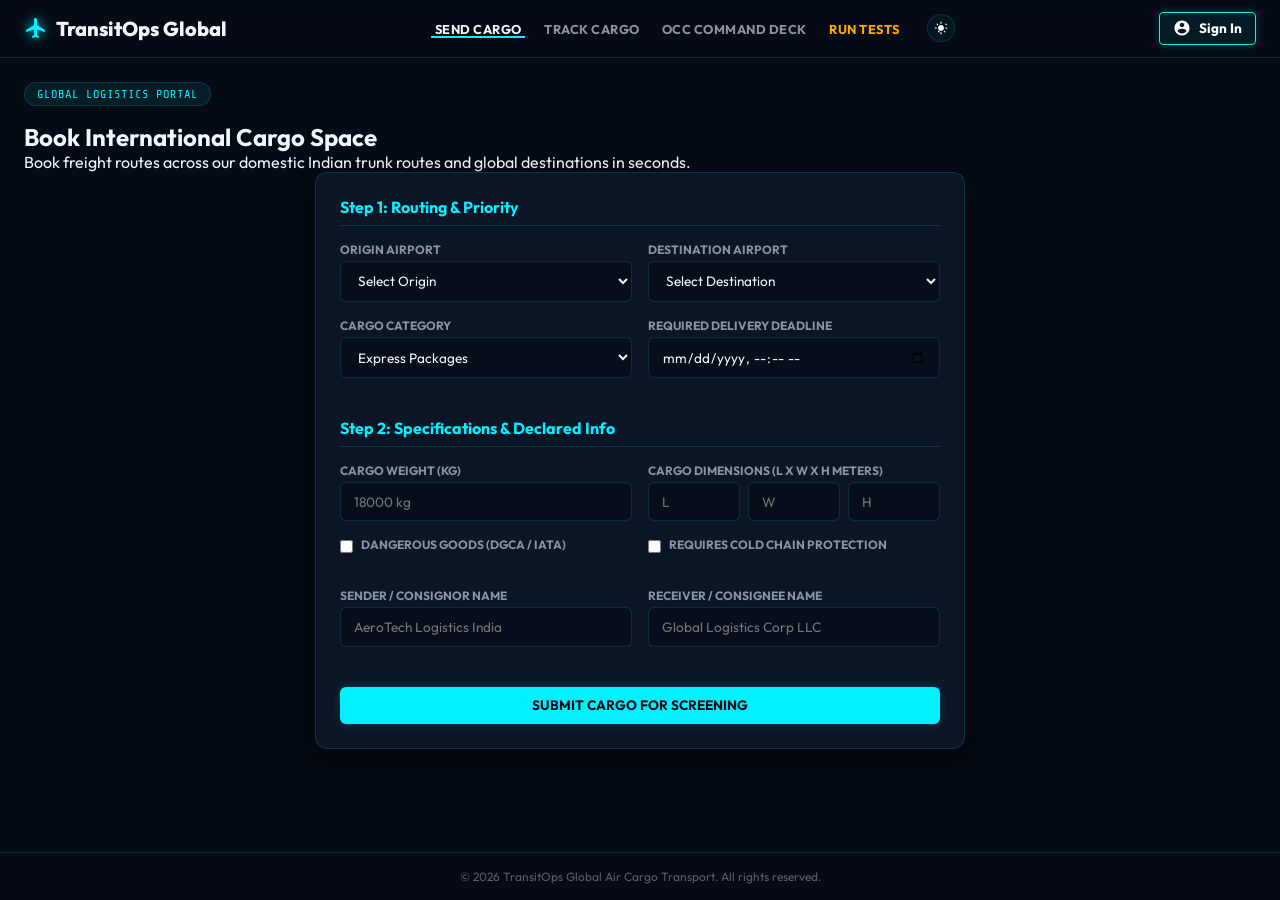
==== commit 78659b78: "feat: integrate customer gateway authentication and delete account features" ====
--- a/Smart-Air-Transport-main/index.html
+++ b/Smart-Air-Transport-main/index.html
@@ -33,22 +33,27 @@
         <li class="nav-item">
           <a class="nav-link" href="test.html" target="_blank" style="color: var(--warning-color); font-weight: bold;">Run Tests</a>
         </li>
+        <li class="nav-item" style="margin-left: 0.5rem; display: flex; align-items: center;">
+          <!-- Theme Toggle inside navigation -->
+          <button class="theme-toggle-btn" id="theme-btn" aria-label="Toggle color theme" style="width: 28px; height: 28px; border-radius: 50%;">
+            <svg class="moon-icon" viewBox="0 0 24 24" style="width: 14px; height: 14px;"><path d="M12.3 22h-.1c-5.5 0-10-4.5-10-10 0-4.8 3.5-9 8.3-9.9.5-.1.9.3.8.8-.4 2.1.2 4.3 1.6 5.9 1.4 1.7 3.6 2.6 5.8 2.3.5-.1.9.3.8.8-.9 4.8-5.1 8.1-9.9 8.1zm-4-15.8c-2.3 1.2-3.8 3.6-3.8 6.3 0 3.9 3.1 7 7 7 .9 0 1.8-.2 2.6-.5-1.5-1.4-2.2-3.5-2-5.6.3-2.9 2.2-5.3 5-6.2-.7-.4-1.5-.6-2.3-.6-2.5 0-4.9 1.3-6.5 3.6z"/></svg>
+            <svg class="sun-icon" viewBox="0 0 24 24" style="width: 14px; height: 14px;"><path d="M12 7c-2.76 0-5 2.24-5 5s2.24 5 5 5 5-2.24 5-5-2.24-5-5-5zM2 13h2c.55 0 1-.45 1-1s-.45-1-1-1H2c-.55 0-1 .45-1 1s.45 1 1 1zm18 0h2c.55 0 1-.45 1-1s-.45-1-1-1h-2c-.55 0-1 .45-1 1s.45 1 1 1zM11 2v2c0 .55.45 1 1 1s1-.45 1-1V2c0-.55-.45-1-1-1s-1 .45-1 1zm0 18v2c0 .55.45 1 1 1s1-.45 1-1v-2c0-.55-.45-1-1-1s-1 .45-1 1zM5.99 4.58c-.39-.39-1.03-.39-1.41 0s-.39 1.03 0 1.41l1.06 1.06c.39.39 1.03.39 1.41 0s.39-1.03 0-1.41L5.99 4.58zm12.37 12.37c-.39-.39-1.03-.39-1.41 0s-.39 1.03 0 1.41l1.06 1.06c.39.39 1.03.39 1.41 0s.39-1.03 0-1.41l-1.06-1.06zm1.06-12.37c-.39.39-.39 1.03 0 1.41l1.06 1.06c.39.39 1.03.39 1.41 0s.39-1.03 0-1.41l-1.06-1.06c-.39-.39-1.03-.39-1.41 0zm-12.37 12.37c-.39.39-.39 1.03 0 1.41l1.06 1.06c.39.39 1.03.39 1.41 0s.39-1.03 0-1.41l-1.06-1.06c-.39-.39-1.03-.39-1.41 0z"/></svg>
+          </button>
+        </li>
       </nav>
 
       <!-- Header Action Items -->
       <div class="header-actions">
         <div class="hud-badge" id="admin-role-badge" style="display: none; margin-bottom: 0;">Guest</div>
         <button class="btn btn-hud-action" id="btn-admin-logout" style="display: none; font-size: 0.8rem; padding: 0.4rem 0.8rem;">Log Out</button>
-        
-        <!-- Theme Toggle -->
-        <button class="theme-toggle-btn" id="theme-btn" aria-label="Toggle color theme">
-          <svg class="moon-icon" viewBox="0 0 24 24">
-            <path d="M12.3 22h-.1c-5.5 0-10-4.5-10-10 0-4.8 3.5-9 8.3-9.9.5-.1.9.3.8.8-.4 2.1.2 4.3 1.6 5.9 1.4 1.7 3.6 2.6 5.8 2.3.5-.1.9.3.8.8-.9 4.8-5.1 8.1-9.9 8.1zm-4-15.8c-2.3 1.2-3.8 3.6-3.8 6.3 0 3.9 3.1 7 7 7 .9 0 1.8-.2 2.6-.5-1.5-1.4-2.2-3.5-2-5.6.3-2.9 2.2-5.3 5-6.2-.7-.4-1.5-.6-2.3-.6-2.5 0-4.9 1.3-6.5 3.6z"/>
+
+        <!-- User Profile Action -->
+        <a href="#auth" class="btn btn-hud-action" id="header-profile-btn" data-section="auth" style="display: flex; align-items: center; gap: 0.5rem; padding: 0.4rem 0.8rem; font-family: var(--font-family); font-weight: 600; text-transform: none; font-size: 0.85rem;">
+          <svg viewBox="0 0 24 24" style="width: 18px; height: 18px; fill: currentColor;">
+            <path d="M12 2C6.48 2 2 6.48 2 12s4.48 10 10 10 10-4.48 10-10S17.52 2 12 2zm0 3c1.66 0 3 1.34 3 3s-1.34 3-3 3-3-1.34-3-3 1.34-3 3-3zm0 14.2c-2.5 0-4.71-1.28-6-3.22.03-1.99 4-3.08 6-3.08 1.99 0 5.97 1.09 6 3.08-1.29 1.94-3.5 3.22-6 3.22z"/>
           </svg>
-          <svg class="sun-icon" viewBox="0 0 24 24">
-            <path d="M12 7c-2.76 0-5 2.24-5 5s2.24 5 5 5 5-2.24 5-5-2.24-5-5-5zM2 13h2c.55 0 1-.45 1-1s-.45-1-1-1H2c-.55 0-1 .45-1 1s.45 1 1 1zm18 0h2c.55 0 1-.45 1-1s-.45-1-1-1h-2c-.55 0-1 .45-1 1s.45 1 1 1zM11 2v2c0 .55.45 1 1 1s1-.45 1-1V2c0-.55-.45-1-1-1s-1 .45-1 1zm0 18v2c0 .55.45 1 1 1s1-.45 1-1v-2c0-.55-.45-1-1-1s-1 .45-1 1zM5.99 4.58c-.39-.39-1.03-.39-1.41 0s-.39 1.03 0 1.41l1.06 1.06c.39.39 1.03.39 1.41 0s.39-1.03 0-1.41L5.99 4.58zm12.37 12.37c-.39-.39-1.03-.39-1.41 0s-.39 1.03 0 1.41l1.06 1.06c.39.39 1.03.39 1.41 0s.39-1.03 0-1.41l-1.06-1.06zm1.06-12.37c-.39.39-.39 1.03 0 1.41l1.06 1.06c.39.39 1.03.39 1.41 0s.39-1.03 0-1.41l-1.06-1.06c-.39-.39-1.03-.39-1.41 0zm-12.37 12.37c-.39.39-.39 1.03 0 1.41l1.06 1.06c.39.39 1.03.39 1.41 0s.39-1.03 0-1.41l-1.06-1.06c-.39-.39-1.03-.39-1.41 0z"/>
-          </svg>
-        </button>
+          <span id="header-profile-text">Sign In</span>
+        </a>
       </div>
     </div>
   </header>
@@ -338,6 +343,175 @@
       </div>
     </section>
 
+    <!-- SECTION 4: Customer Authentication (Sign Up / Log In) -->
+    <section class="app-section" id="auth-section">
+      <div class="section-header">
+        <div class="hud-badge">Secure User Gateway</div>
+        <h2 id="auth-title">TransitOps Sign Up</h2>
+        <p id="auth-subtitle">Create a personal or corporate account to manage bookings, unlock tracking tools, and view shipping logs.</p>
+      </div>
+
+      <div class="form-container glass-card" style="max-width: 500px; margin: 2rem auto;">
+        <!-- Auth Tabs Switcher -->
+        <div class="auth-tabs" style="display: flex; border-bottom: 2px solid var(--border-color); margin-bottom: 2rem; justify-content: center;">
+          <button class="btn btn-hud-action active" id="tab-signup-btn" style="flex: 1; padding: 0.8rem; font-family: var(--font-family); font-weight: 600; cursor: pointer;">Sign Up</button>
+          <button class="btn btn-hud-action" id="tab-login-btn" style="flex: 1; padding: 0.8rem; font-family: var(--font-family); font-weight: 600; cursor: pointer;">Log In</button>
+        </div>
+
+        <!-- 1. SIGN UP FORM -->
+        <div id="signup-form-container">
+          <!-- Account Type Selection -->
+          <div style="display: flex; gap: 2rem; margin-bottom: 1.5rem; justify-content: center; font-size: 0.9rem;">
+            <label style="display: inline-flex; align-items: center; gap: 0.5rem; cursor: pointer; color: var(--text-primary); font-weight: 500;">
+              <input type="radio" name="account-type" value="personal" checked style="width: auto; height: auto; cursor: pointer;" id="radio-personal"> Personal Account
+            </label>
+            <label style="display: inline-flex; align-items: center; gap: 0.5rem; cursor: pointer; color: var(--text-primary); font-weight: 500;">
+              <input type="radio" name="account-type" value="business" style="width: auto; height: auto; cursor: pointer;" id="radio-business"> Business Account
+            </label>
+          </div>
+
+          <form id="signup-form">
+            <!-- Fields Container for Dynamic Changes -->
+            <div id="signup-fields-container">
+              <!-- Default Personal Fields -->
+              <div class="form-group">
+                <label for="signup-name">Full Name</label>
+                <input type="text" id="signup-name" placeholder="John Doe" required>
+              </div>
+            </div>
+
+            <div class="form-group">
+              <label for="signup-email">Email Address</label>
+              <input type="email" id="signup-email" placeholder="john@example.com" required>
+              <div class="error-msg" id="signup-email-err" style="color: var(--danger-color); font-size: 0.8rem; margin-top: 0.25rem; display: none; font-family: var(--font-mono);"></div>
+            </div>
+
+            <div class="form-row">
+              <div class="form-group">
+                <label for="signup-password">Set Password</label>
+                <input type="password" id="signup-password" placeholder="••••••••" required>
+                <div class="error-msg" id="signup-password-err" style="color: var(--danger-color); font-size: 0.8rem; margin-top: 0.25rem; display: none; font-family: var(--font-mono);"></div>
+              </div>
+              <div class="form-group">
+                <label for="signup-confirm-password">Confirm Password</label>
+                <input type="password" id="signup-confirm-password" placeholder="••••••••" required>
+                <div class="error-msg" id="signup-confirm-password-err" style="color: var(--danger-color); font-size: 0.8rem; margin-top: 0.25rem; display: none; font-family: var(--font-mono);"></div>
+              </div>
+            </div>
+
+            <div class="form-group" style="margin-top: 1.5rem;">
+              <label style="display: flex; align-items: flex-start; gap: 0.5rem; text-transform: none; font-weight: normal; font-size: 0.85rem; color: var(--text-secondary); cursor: pointer;">
+                <input type="checkbox" id="signup-terms" required style="width: auto; height: auto; margin-top: 2px;">
+                <span>I agree to the Terms and Conditions of cargo flight operations.</span>
+              </label>
+              <div class="error-msg" id="signup-terms-err" style="color: var(--danger-color); font-size: 0.8rem; margin-top: 0.25rem; display: none; font-family: var(--font-mono);"></div>
+            </div>
+
+            <button type="submit" class="btn btn-primary" style="width: 100%; margin-top: 1rem;">Register Account</button>
+          </form>
+        </div>
+
+        <!-- 2. LOG IN FORM -->
+        <div id="login-form-container" style="display: none;">
+          <form id="login-form">
+            <div class="form-group">
+              <label for="login-email">Email Address</label>
+              <input type="email" id="login-email" placeholder="john@example.com" required autocomplete="email">
+              <div class="error-msg" id="login-email-err" style="color: var(--danger-color); font-size: 0.8rem; margin-top: 0.25rem; display: none; font-family: var(--font-mono);"></div>
+            </div>
+            <div class="form-group">
+              <label for="login-password">Password</label>
+              <input type="password" id="login-password" placeholder="••••••••" required>
+              <div class="error-msg" id="login-password-err" style="color: var(--danger-color); font-size: 0.8rem; margin-top: 0.25rem; display: none; font-family: var(--font-mono);"></div>
+            </div>
+
+            <button type="submit" class="btn btn-primary" style="width: 100%; margin-top: 1.5rem;">Sign In</button>
+
+            <div style="text-align: center; margin-top: 1.5rem;">
+              <a href="#forgot" id="forgot-link" style="color: var(--accent-color); font-size: 0.85rem; text-decoration: underline; font-family: var(--font-mono);">Forgot Password?</a>
+            </div>
+          </form>
+        </div>
+
+        <!-- 3. FORGOT PASSWORD FORM -->
+        <div id="forgot-form-container" style="display: none;">
+          <p style="font-size: 0.85rem; color: var(--text-secondary); margin-bottom: 1.5rem; line-height: 1.5;">
+            Enter your registered email address. We will generate a secure reset link to configure a new password.
+          </p>
+          <form id="forgot-form">
+            <div class="form-group">
+              <label for="forgot-email">Registered Email Address</label>
+              <input type="email" id="forgot-email" placeholder="john@example.com" required>
+              <div class="error-msg" id="forgot-email-err" style="color: var(--danger-color); font-size: 0.8rem; margin-top: 0.25rem; display: none; font-family: var(--font-mono);"></div>
+            </div>
+            <div style="display: flex; gap: 0.5rem; margin-top: 1.5rem;">
+              <button type="button" class="btn btn-secondary" id="btn-forgot-cancel" style="flex: 1;">Back</button>
+              <button type="submit" class="btn btn-primary" style="flex: 2;">Send Reset Link</button>
+            </div>
+          </form>
+        </div>
+
+        <!-- 4. PASSWORD RESET SETTING FORM -->
+        <div id="reset-password-form-container" style="display: none;">
+          <h3 style="font-family: var(--font-mono); text-transform: uppercase; margin-bottom: 1rem; font-size: 1rem;">Configure New Password</h3>
+          <form id="reset-password-form">
+            <input type="hidden" id="reset-user-email">
+            <div class="form-row">
+              <div class="form-group">
+                <label for="reset-new-password">New Password</label>
+                <input type="password" id="reset-new-password" placeholder="••••••••" required>
+                <div class="error-msg" id="reset-new-password-err" style="color: var(--danger-color); font-size: 0.8rem; margin-top: 0.25rem; display: none; font-family: var(--font-mono);"></div>
+              </div>
+              <div class="form-group">
+                <label for="reset-confirm-password">Confirm Password</label>
+                <input type="password" id="reset-confirm-password" placeholder="••••••••" required>
+                <div class="error-msg" id="reset-confirm-password-err" style="color: var(--danger-color); font-size: 0.8rem; margin-top: 0.25rem; display: none; font-family: var(--font-mono);"></div>
+              </div>
+            </div>
+            <button type="submit" class="btn btn-primary" style="width: 100%; margin-top: 1rem;">Update Password</button>
+          </form>
+        </div>
+
+        <!-- 5. SIGNED IN SUCCESS USER PANEL -->
+        <div id="user-dashboard-container" style="display: none; text-align: center; padding: 1.5rem 0;">
+          <div class="hud-badge" id="user-type-badge">Personal Account</div>
+          <h3 style="font-size: 1.5rem; margin-bottom: 0.5rem;" id="user-display-name">Welcome Back, User</h3>
+          <p style="color: var(--text-secondary); font-size: 0.90rem; margin-bottom: 2rem;" id="user-display-email">user@example.com</p>
+
+          <!-- Business metrics shown for corporate users -->
+          <div id="user-business-metrics" style="display: none; margin-bottom: 2rem;">
+            <div style="display: grid; grid-template-columns: 1fr 1fr; gap: 1rem;">
+              <div class="summary-box" style="text-align: center; background: rgba(0, 240, 255, 0.03);">
+                <span style="font-size: 0.75rem; color: var(--text-secondary); text-transform: uppercase;">Corporate Discount</span>
+                <strong style="display: block; font-size: 1.5rem; color: var(--success-color); margin-top: 0.5rem;">15% Active</strong>
+              </div>
+              <div class="summary-box" style="text-align: center; background: rgba(0, 240, 255, 0.03);">
+                <span style="font-size: 0.75rem; color: var(--text-secondary); text-transform: uppercase;">Priority Tier</span>
+                <strong style="display: block; font-size: 1.5rem; color: var(--accent-color); margin-top: 0.5rem;">VIP Elite</strong>
+              </div>
+            </div>
+          </div>
+
+          <div style="display: flex; gap: 1rem; justify-content: center;">
+            <button class="btn btn-primary" id="btn-user-book">Book Flight</button>
+            <button class="btn btn-secondary" id="btn-user-logout">Log Out</button>
+          </div>
+
+          <!-- Danger Zone -->
+          <div style="margin-top: 2.5rem; padding-top: 1.5rem; border-top: 1px dashed rgba(255, 0, 85, 0.2); text-align: left;">
+            <h4 style="font-family: var(--font-mono); font-size: 0.8rem; text-transform: uppercase; color: var(--danger-color); margin-bottom: 0.5rem;">Danger Zone</h4>
+            <div style="display: flex; justify-content: space-between; align-items: center; background: rgba(255, 0, 85, 0.03); border: 1px solid rgba(255, 0, 85, 0.15); padding: 1rem; border-radius: 8px;">
+              <div>
+                <strong style="display: block; font-size: 0.85rem; color: var(--text-primary);">Delete this account</strong>
+                <span style="font-size: 0.75rem; color: var(--text-secondary);">Once deleted, this account cannot be recovered.</span>
+              </div>
+              <button class="btn btn-danger" id="btn-user-delete-trigger" style="font-size: 0.8rem; padding: 0.4rem 0.8rem;">Delete Account</button>
+            </div>
+          </div>
+        </div>
+      </div>
+    </section>
+
     <!-- SECTION 3: Admin Secure OCC Command Deck (Includes Login and Admin Workspaces) -->
     <section class="app-section" id="occ-section">
       
@@ -976,6 +1150,52 @@
     <p>&copy; 2026 TransitOps Global Air Cargo Transport. All rights reserved.</p>
   </footer>
 
+  <!-- OTP Verification Modal -->
+  <div class="otp-modal-overlay" id="otp-modal" style="display: none; position: fixed; top: 0; left: 0; width: 100%; height: 100%; background: rgba(0,0,0,0.6); backdrop-filter: blur(8px); -webkit-backdrop-filter: blur(8px); z-index: 1000; display: flex; align-items: center; justify-content: center; opacity: 0; pointer-events: none; transition: opacity 0.3s ease;">
+    <div class="form-container glass-card" style="max-width: 460px; width: 90%; text-align: center; padding: 2.5rem; position: relative;">
+      <h3 style="font-size: 1.5rem; font-weight: 700; margin-bottom: 0.75rem; font-family: var(--font-mono); text-transform: uppercase;">Email OTP Verification</h3>
+      <p style="color: var(--text-secondary); font-size: 0.95rem; line-height: 1.5; margin-bottom: 2rem;">
+        We have simulated sending a secure passcode to <strong id="otp-email-recipient" style="color: var(--text-primary);">user@email.com</strong>. Enter it below to authorize registration.
+      </p>
+
+      <div class="otp-input-container" style="display: flex; gap: 0.75rem; justify-content: center; margin-bottom: 2rem;">
+        <input type="text" maxlength="1" class="otp-digit" style="width: 50px; height: 60px; font-size: 1.75rem; text-align: center; font-weight: 700; border-radius: 12px; background: var(--input-bg); border: 2px solid var(--border-color); outline: none;" id="otp-d1" autocomplete="off">
+        <input type="text" maxlength="1" class="otp-digit" style="width: 50px; height: 60px; font-size: 1.75rem; text-align: center; font-weight: 700; border-radius: 12px; background: var(--input-bg); border: 2px solid var(--border-color); outline: none;" id="otp-d2" autocomplete="off">
+        <input type="text" maxlength="1" class="otp-digit" style="width: 50px; height: 60px; font-size: 1.75rem; text-align: center; font-weight: 700; border-radius: 12px; background: var(--input-bg); border: 2px solid var(--border-color); outline: none;" id="otp-d3" autocomplete="off">
+        <input type="text" maxlength="1" class="otp-digit" style="width: 50px; height: 60px; font-size: 1.75rem; text-align: center; font-weight: 700; border-radius: 12px; background: var(--input-bg); border: 2px solid var(--border-color); outline: none;" id="otp-d4" autocomplete="off">
+      </div>
+
+      <div style="display: flex; gap: 1rem; justify-content: center;">
+        <button class="btn btn-secondary" id="otp-cancel-btn">Cancel</button>
+        <button class="btn btn-primary" id="otp-verify-btn">Verify Account</button>
+      </div>
+
+    </div>
+  </div>
+
+  <!-- Delete Account Modal (GitHub Style) -->
+  <div class="otp-modal-overlay" id="delete-acc-modal" style="display: none; position: fixed; top: 0; left: 0; width: 100%; height: 100%; background: rgba(0,0,0,0.6); backdrop-filter: blur(8px); -webkit-backdrop-filter: blur(8px); z-index: 1000; display: flex; align-items: center; justify-content: center; opacity: 0; pointer-events: none; transition: opacity 0.3s ease;">
+    <div class="form-container glass-card" style="max-width: 480px; width: 90%; text-align: left; padding: 2.5rem; border: 1px solid var(--danger-color); position: relative;">
+      <h3 style="font-size: 1.3rem; font-weight: 700; margin-bottom: 0.75rem; font-family: var(--font-mono); text-transform: uppercase; color: var(--danger-color);">Delete Account</h3>
+      <p style="color: var(--text-secondary); font-size: 0.9rem; line-height: 1.5; margin-bottom: 1.5rem;">
+        This action is <strong style="color: var(--danger-color);">irreversible</strong>. It will permanently delete your account, remove all bookings, and suspend corporate tier benefits.
+      </p>
+      
+      <p style="color: var(--text-primary); font-size: 0.85rem; margin-bottom: 1rem;">
+        To confirm, please type <strong id="delete-acc-email-target" style="user-select: all;">user@example.com</strong> below:
+      </p>
+
+      <div class="form-group" style="margin-bottom: 1.5rem;">
+        <input type="text" id="delete-acc-confirm-input" placeholder="Type email to confirm" autocomplete="off" style="border-color: rgba(255, 0, 85, 0.3);">
+      </div>
+
+      <div style="display: flex; gap: 1rem; justify-content: flex-end;">
+        <button class="btn btn-secondary" id="btn-delete-acc-cancel" style="font-size: 0.8rem; padding: 0.5rem 1rem;">Cancel</button>
+        <button class="btn btn-danger" id="btn-delete-acc-confirm" style="font-size: 0.8rem; padding: 0.5rem 1rem; opacity: 0.5; pointer-events: none;">I understand the consequences, delete my account</button>
+      </div>
+    </div>
+  </div>
+
   <script src="app.js"></script>
 </body>
 </html>
--- a/Smart-Air-Transport-main/style.css
+++ b/Smart-Air-Transport-main/style.css
@@ -49,6 +49,12 @@
   --success-glow: rgba(22, 163, 74, 0.1);
 }
 
+[data-theme="light"] .btn-primary,
+[data-theme="light"] .btn-hud-action:hover,
+[data-theme="light"] .btn-hud-action.active {
+  color: #ffffff !important;
+}
+
 /* Base resets & layout */
 * {
   box-sizing: border-box;
@@ -840,3 +846,135 @@
   table.occ-table th { background: #f0f0f0 !important; color: #000000 !important; border-bottom: 2px solid #000000 !important; }
   table.occ-table td { border-bottom: 1px solid #cccccc !important; color: #000000 !important; }
 }
+
+/* Authentication Tab Switcher */
+.auth-tabs button {
+  transition: all 0.3s ease;
+}
+
+/* Form Validation & Error Styling */
+input.invalid, select.invalid, textarea.invalid {
+  border-color: var(--danger-color) !important;
+  box-shadow: 0 0 0 3px rgba(255, 0, 85, 0.15) !important;
+}
+
+input.valid, select.valid, textarea.valid {
+  border-color: var(--success-color) !important;
+}
+
+/* OTP Modal Animation States */
+.otp-modal-overlay.open {
+  opacity: 1 !important;
+  pointer-events: auto !important;
+}
+
+.otp-digit {
+  transition: all 0.2s ease;
+}
+
+.otp-digit:focus {
+  border-color: var(--accent-color) !important;
+  box-shadow: 0 0 0 3px var(--border-color) !important;
+  transform: scale(1.05);
+}
+
+/* Toast Notifications */
+.sat-toast {
+  position: fixed;
+  bottom: 2rem;
+  right: 2rem;
+  background-color: var(--accent-color);
+  color: #050b14;
+  padding: 1.25rem 2rem;
+  border-radius: 10px;
+  font-weight: 600;
+  box-shadow: 0 12px 30px rgba(0, 0, 0, 0.4);
+  z-index: 1100;
+  animation: toastSlideIn 0.35s cubic-bezier(0.175, 0.885, 0.32, 1.275) forwards;
+  max-width: 380px;
+  border: 1px solid var(--border-color);
+}
+
+/* Special text color overrides for light mode to keep high readability */
+[data-theme="light"] .sat-toast {
+  color: #f4f7fa;
+  background-color: #1e293b;
+}
+
+@keyframes toastSlideIn {
+  from {
+    transform: translateY(20px) scale(0.9);
+    opacity: 0;
+  }
+  to {
+    transform: translateY(0) scale(1);
+    opacity: 1;
+  }
+}
+
+.sat-toast.fade-out {
+  animation: toastFadeOut 0.3s ease forwards;
+}
+
+@keyframes toastFadeOut {
+  to {
+    transform: translateY(-10px) scale(0.95);
+    opacity: 0;
+  }
+}
+
+/* Button visibility improvements for Header profile and Theme toggle buttons */
+#header-profile-btn {
+  background: rgba(0, 240, 255, 0.08) !important;
+  border: 1.5px solid var(--accent-color) !important;
+  color: #ffffff !important;
+  box-shadow: 0 0 10px rgba(0, 240, 255, 0.25) !important;
+  font-weight: 700 !important;
+}
+
+#header-profile-btn:hover {
+  background: var(--accent-color) !important;
+  color: #050b14 !important;
+  box-shadow: 0 0 18px rgba(0, 240, 255, 0.6) !important;
+}
+
+/* Light Theme overrides for Profile Button to ensure high contrast/readability */
+[data-theme="light"] #header-profile-btn {
+  background: rgba(30, 41, 59, 0.06) !important;
+  border-color: var(--accent-color) !important;
+  color: var(--accent-color) !important;
+  box-shadow: 0 2px 8px rgba(30, 41, 59, 0.1) !important;
+}
+
+[data-theme="light"] #header-profile-btn:hover {
+  background: var(--accent-color) !important;
+  color: #ffffff !important;
+  box-shadow: 0 4px 12px rgba(30, 41, 59, 0.2) !important;
+}
+
+/* Theme Toggle Button custom adjustments */
+.theme-toggle-btn {
+  background: rgba(0, 240, 255, 0.05) !important;
+  border: 1px solid var(--border-color) !important;
+  color: #ffffff !important;
+}
+
+.theme-toggle-btn:hover {
+  background: rgba(0, 240, 255, 0.15) !important;
+  border-color: var(--accent-color) !important;
+  box-shadow: 0 0 10px rgba(0, 240, 255, 0.4) !important;
+}
+
+[data-theme="light"] .theme-toggle-btn {
+  background: rgba(30, 41, 59, 0.05) !important;
+  border-color: rgba(30, 41, 59, 0.1) !important;
+  color: var(--accent-color) !important;
+}
+
+[data-theme="light"] .theme-toggle-btn:hover {
+  background: rgba(30, 41, 59, 0.12) !important;
+  border-color: var(--accent-color) !important;
+  box-shadow: 0 2px 8px rgba(30, 41, 59, 0.15) !important;
+}
+
+
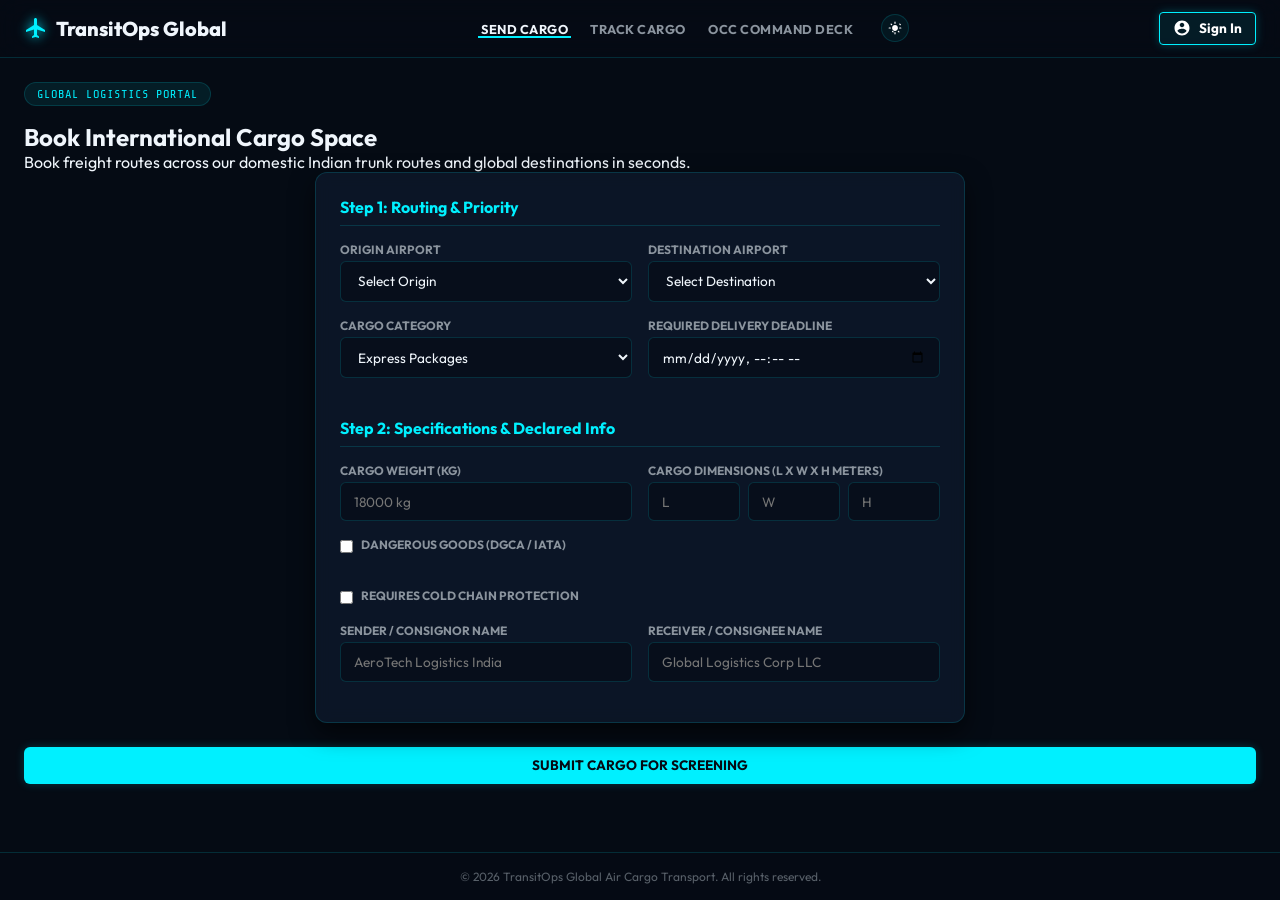
==== commit a2d1f554: "Implement interactive map, dangerous goods certification workflow, role permissions, and IST restric" ====
--- a/Smart-Air-Transport-main/index.html
+++ b/Smart-Air-Transport-main/index.html
@@ -30,9 +30,6 @@
         <li class="nav-item"><a class="nav-link active" data-section="place-order" href="#place-order">Send Cargo</a></li>
         <li class="nav-item"><a class="nav-link" data-section="track-order" href="#track-order">Track Cargo</a></li>
         <li class="nav-item" id="admin-occ-nav-item"><a class="nav-link" data-section="occ" href="#occ">OCC Command Deck</a></li>
-        <li class="nav-item">
-          <a class="nav-link" href="test.html" target="_blank" style="color: var(--warning-color); font-weight: bold;">Run Tests</a>
-        </li>
         <li class="nav-item" style="margin-left: 0.5rem; display: flex; align-items: center;">
           <!-- Theme Toggle inside navigation -->
           <button class="theme-toggle-btn" id="theme-btn" aria-label="Toggle color theme" style="width: 28px; height: 28px; border-radius: 50%;">
@@ -179,7 +176,46 @@
                 <input type="checkbox" id="hazardous-flag" style="width: auto; margin-right: 0.5rem;">
                 <label for="hazardous-flag" style="display: inline-block;">Dangerous Goods (DGCA / IATA)</label>
               </div>
-              <div class="form-group checkbox-group">
+            </div>
+
+            <!-- Dangerous Goods Details Sub-form (Hidden by default) -->
+            <div id="dg-fields-container" style="display: none; background: rgba(255, 0, 85, 0.03); border: 1px dashed var(--danger-color); padding: 1.25rem; border-radius: 8px; margin-top: 1rem; margin-bottom: 1rem;">
+              <h5 style="color: var(--danger-color); text-transform: uppercase; font-family: var(--font-mono); font-size: 0.8rem; margin-bottom: 0.75rem;">Dangerous Goods Declaration & Compliance</h5>
+              <div class="form-row" style="margin-bottom: 0.75rem;">
+                <div class="form-group">
+                  <label for="dg-class">DG Classification (The 9 Classes)</label>
+                  <select id="dg-class" style="font-size: 0.85rem; padding: 0.4rem; background: var(--input-bg); border: 1px solid var(--border-color); color: var(--text-primary);">
+                    <option value="Class 1: Explosives">Class 1: Explosives (e.g., fireworks, ammunition)</option>
+                    <option value="Class 2: Gases">Class 2: Gases (e.g., aerosols, propane tanks)</option>
+                    <option value="Class 3: Flammable Liquids">Class 3: Flammable Liquids (e.g., perfumes, fuels, alcohol)</option>
+                    <option value="Class 4: Flammable Solids">Class 4: Flammable Solids (e.g., matches, sulfur)</option>
+                    <option value="Class 5: Oxidizing Substances">Class 5: Oxidizing Substances & Organic Peroxides (e.g., fertilizers)</option>
+                    <option value="Class 6: Toxic & Infectious">Class 6: Toxic & Infectious Substances (e.g., pesticides, medical waste)</option>
+                    <option value="Class 7: Radioactive Material">Class 7: Radioactive Material (e.g., medical isotopes, X-ray)</option>
+                    <option value="Class 8: Corrosives">Class 8: Corrosives (e.g., car batteries, acids)</option>
+                    <option value="Class 9: Miscellaneous">Class 9: Miscellaneous (e.g., lithium batteries, dry ice, magnets)</option>
+                  </select>
+                </div>
+                <div class="form-group">
+                  <label for="dg-un-number">UN Number (4-digit)</label>
+                  <input type="text" id="dg-un-number" placeholder="UN 1263" pattern="UN\s?\d{4}|\d{4}" style="font-size: 0.85rem; padding: 0.4rem;">
+                </div>
+              </div>
+              <div class="form-row" style="margin-bottom: 0.75rem;">
+                <div class="form-group">
+                  <label for="dg-packing-group">Packing Group</label>
+                  <select id="dg-packing-group" style="font-size: 0.85rem; padding: 0.4rem; background: var(--input-bg); border: 1px solid var(--border-color); color: var(--text-primary);">
+                    <option value="PG I">PG I (Great Danger) - Robust Packaging</option>
+                    <option value="PG II">PG II (Medium Danger) - Medium Strength</option>
+                    <option value="PG III">PG III (Minor Danger) - Standard Industrial</option>
+                  </select>
+                </div>
+                <div class="form-group">
+                  <label for="dg-permission-file">DGCA/ICAO Special Permission (PDF/Image)</label>
+                  <input type="file" id="dg-permission-file" style="font-size: 0.8rem; padding: 0.2rem; border: none; background: transparent;">
+                </div>
+              </div>
+            </div>  <div class="form-group checkbox-group">
                 <input type="checkbox" id="perishable-flag" style="width: auto; margin-right: 0.5rem;">
                 <label for="perishable-flag" style="display: inline-block;">Requires Cold Chain Protection</label>
               </div>
@@ -330,6 +366,10 @@
               <span>Aviation Hazardous Status</span>
               <span id="track-haz-disp">-</span>
             </div>
+            <div class="summary-row" id="track-dg-clearance-row" style="display: none;">
+              <span>DGCA / ICAO Clearance Status</span>
+              <strong id="track-dg-clearance-disp" style="color: var(--warning-color);">Yet to clear</strong>
+            </div>
           </div>
 
           <!-- History Logs -->
@@ -522,25 +562,26 @@
         <p style="color: var(--text-secondary); font-size: 0.9rem; margin-bottom: 2rem;">Enter password to unlock operations dashboard controls.</p>
         
         <form id="admin-login-form">
-          <div class="form-group" style="text-align: left;">
+          <div class="form-group" style="text-align: left; margin-bottom: 1rem;">
+            <label for="admin-role-select">Select Active Role</label>
+            <select id="admin-role-select" style="width: 100%; padding: 0.75rem; background: var(--input-bg); border: 1px solid var(--border-color); color: var(--text-primary); border-radius: 6px;" required>
+              <option value="Fleet Manager">Fleet Manager</option>
+              <option value="Dispatch Manager">Dispatch Manager</option>
+              <option value="Safety Officer">Safety Officer</option>
+              <option value="Financial Analyst">Financial Analyst</option>
+            </select>
+          </div>
+          <div class="form-group" style="text-align: left; margin-bottom: 1.5rem;">
             <label for="admin-password">Aviation Password</label>
-            <input type="password" id="admin-password" placeholder="••••••••" style="font-family: monospace;" required>
+            <input type="password" id="admin-password" placeholder="••••••••" style="font-family: monospace; width:100%;" required>
             <div id="admin-login-error" style="color: var(--danger-color); font-size: 0.85rem; margin-top: 0.5rem; display: none; font-weight: bold; font-family: monospace;">Access Denied. Invalid password credentials.</div>
-          </div>
-          
-          <div style="margin-top: 1rem; margin-bottom: 1.5rem; text-align: left;">
-            <label for="admin-role-select">Select Active Role</label>
-            <select id="admin-role-select">
-              <option value="Fleet Manager">Fleet Manager (Overrides locks, manages aircraft)</option>
-              <option value="Dispatch Manager">Dispatch Manager (Assigns trips, reviews recommendations)</option>
-              <option value="Safety Officer">Safety Officer (Inspects pilots, license expiration alerts)</option>
-              <option value="Financial Analyst">Financial Analyst (Logs expenses, reviews P&L sheets)</option>
-            </select>
           </div>
 
           <button type="submit" class="btn btn-primary" style="width: 100%;">Authorize Access</button>
         </form>
-        <p style="font-size: 0.75rem; color: var(--text-secondary); margin-top: 1rem;">Hint: Use password <strong style="color: var(--accent-color);">trans_cargo</strong> to unlock.</p>
+        <p style="font-size: 0.75rem; color: var(--text-secondary); margin-top: 1rem; line-height:1.5;">
+          Passwords: Fleet: <strong style="color: var(--accent-color);">fleet123</strong> | Dispatch: <strong style="color: var(--accent-color);">dispatch123</strong> | Safety: <strong style="color: var(--accent-color);">safety123</strong> | Finance: <strong style="color: var(--accent-color);">finance123</strong>
+        </p>
       </div>
 
       <!-- OCC Dashboard Command Workspace (Hidden until logged in) -->
@@ -559,6 +600,7 @@
             <button class="btn btn-hud-action" onclick="switchOCCPanel('maint')">Maintenance Deck</button>
             <button class="btn btn-hud-action" onclick="switchOCCPanel('fuel')">Fuel & Expenses</button>
             <button class="btn btn-hud-action" onclick="switchOCCPanel('reports')">Route & P&L Reports</button>
+            <button class="btn btn-hud-action" onclick="switchOCCPanel('dg')">DG Approvals</button>
           </div>
         </div>
 
@@ -587,8 +629,19 @@
                     <span class="legend-item"><span class="dot closed"></span> Closed</span>
                   </div>
                 </div>
-                <div class="svg-map-wrapper">
+                <div class="svg-map-wrapper" style="position: relative;">
+                  <div id="map-tooltip" style="position: absolute; display: none; background: rgba(5, 11, 20, 0.95); border: 1px solid var(--accent-color); border-radius: 6px; padding: 0.5rem 0.75rem; font-family: var(--font-mono); font-size: 0.75rem; color: var(--text-primary); z-index: 100; pointer-events: none; box-shadow: 0 4px 12px rgba(0,0,0,0.5); border-left: 3px solid var(--accent-color); text-align: left; line-height: 1.4;"></div>
                   <svg viewBox="0 0 500 350" class="india-route-map" id="global-route-map-svg" style="max-height: 280px;">
+                    <!-- Stylized high-tech world grid background -->
+                    <circle cx="250" cy="175" r="50" style="fill:none; stroke:rgba(0,240,255,0.03); stroke-width:1;" />
+                    <circle cx="250" cy="175" r="100" style="fill:none; stroke:rgba(0,240,255,0.03); stroke-width:1;" />
+                    <circle cx="250" cy="175" r="150" style="fill:none; stroke:rgba(0,240,255,0.03); stroke-width:1;" />
+                    <circle cx="250" cy="175" r="200" style="fill:none; stroke:rgba(0,240,255,0.03); stroke-width:1;" />
+                    <line x1="50" y1="175" x2="450" y2="175" style="stroke:rgba(0,240,255,0.03); stroke-width:1;" />
+                    <line x1="250" y1="20" x2="250" y2="330" style="stroke:rgba(0,240,255,0.03); stroke-width:1;" />
+                    <line x1="250" y1="175" x2="450" y2="175" class="radar-sweep" />
+                    <!-- Stylized background grid pattern -->
+                    <path d="M50,120 Q80,100 120,90 T200,80 T300,100 T380,120 T420,180 L400,280 Q320,320 250,340 T100,280 Z" style="fill:rgba(0, 240, 255, 0.015); stroke:rgba(0, 240, 255, 0.03); stroke-width:1;" />
                     <!-- US Cities -->
                     <g class="map-hub" id="hub-LAX" transform="translate(20,200)"><circle r="6" class="hub-circle" /><text y="-10" class="hub-label">LAX</text></g>
                     <g class="map-hub" id="hub-ORD" transform="translate(45,170)"><circle r="6" class="hub-circle" /><text y="-10" class="hub-label">ORD</text></g>
@@ -662,7 +715,7 @@
                 <div class="recomm-metrics-grid" style="grid-template-columns: 1fr; gap: 0.5rem; font-size: 0.8rem;">
                   <div>Sector delays: <strong id="ai-rec-delay">-</strong></div>
                   <div>Fuel consumption: <strong id="ai-rec-fuel">-</strong></div>
-                  <div>Profit projection: <strong id="ai-rec-profit">-</strong></div>
+                  <div class="financial-analyst-only">Profit projection: <strong id="ai-rec-profit">-</strong></div>
                   <div>Safety rating score: <strong id="ai-rec-score" style="color:var(--accent-color); font-size:1.1rem;">-/100</strong></div>
                 </div>
                 <div class="ga-generations-bar" style="display: flex; height: 30px; align-items: flex-end; gap: 2px; margin-top:0.5rem; background:rgba(255,255,255,0.02); border-radius:4px; padding:0.25rem;"></div>
@@ -899,7 +952,7 @@
                     • Aircraft: <strong id="ai-trip-rec-aircraft">-</strong><br>
                     • Delay: <span id="ai-trip-rec-delay">-</span><br>
                     • Fuel required: <span id="ai-trip-rec-fuel">-</span><br>
-                    • Net Profit: <span id="ai-trip-rec-profit">-</span>
+                    <span class="financial-analyst-only">• Net Profit: <span id="ai-trip-rec-profit">-</span></span>
                   </div>
                   <div style="display:flex; gap:0.5rem; margin-top:1rem;">
                     <button class="btn btn-primary" id="btn-accept-dispatch" style="padding:0.4rem; font-size:0.8rem; flex:1;">Accept</button>
@@ -1085,7 +1138,7 @@
             </div>
 
             <!-- Real-time Profit & Loss statement side column -->
-            <div class="occ-column right-col">
+            <div class="occ-column right-col financial-analyst-only">
               <div class="occ-panel glass-card" style="background: rgba(0, 240, 255, 0.03); border-color: rgba(0,240,255,0.25);">
                 <div class="panel-header">
                   <h3 style="color:var(--accent-color);">Live Profit & Loss Sheet</h3>
@@ -1138,6 +1191,110 @@
             </div>
           </div>
 
+          <!-- Flight Consolidation Feasibility Analyzer (Visible to Fleet Mgr, Dispatch Mgr, Financial Analyst) -->
+          <div class="occ-panel glass-card financial-analyst-only" id="consolidation-analyzer" style="margin-top: 1.5rem; background: rgba(0, 240, 255, 0.02); border-color: rgba(0, 240, 255, 0.2);">
+            <div class="panel-header">
+              <h3 style="color: var(--accent-color); font-family: var(--font-mono); text-transform: uppercase;">Flight Consolidation Feasibility</h3>
+              <div class="hud-badge">Financial Model</div>
+            </div>
+            
+            <div style="display: grid; grid-template-columns: 1fr 2fr; gap: 2rem; margin-top: 1rem;">
+              <div style="border-right: 1px solid var(--border-color); padding-right: 1.5rem; text-align: left;">
+                <h4 style="font-family: var(--font-mono); font-size: 0.85rem; text-transform: uppercase; margin-bottom: 1rem;">Routing Parameters</h4>
+                <div class="form-row">
+                  <div class="form-group" style="margin-bottom: 0.75rem;">
+                    <label style="font-size: 0.75rem;">Consolidation Origin</label>
+                    <select id="consolidate-origin" style="padding: 0.4rem; font-size: 0.85rem; width:100%; background: var(--input-bg); border: 1px solid var(--border-color); color: var(--text-primary);">
+                      <option value="DEL">Delhi (DEL)</option>
+                      <option value="BOM">Mumbai (BOM)</option>
+                      <option value="BLR">Bengaluru (BLR)</option>
+                      <option value="CCU">Kolkata (CCU)</option>
+                      <option value="AMD">Ahmedabad (AMD)</option>
+                    </select>
+                  </div>
+                </div>
+                <div class="form-row">
+                  <div class="form-group" style="margin-bottom: 0.75rem;">
+                    <label style="font-size: 0.75rem;">Consolidation Destination</label>
+                    <select id="consolidate-dest" style="padding: 0.4rem; font-size: 0.85rem; width:100%; background: var(--input-bg); border: 1px solid var(--border-color); color: var(--text-primary);">
+                      <option value="BOM">Mumbai (BOM)</option>
+                      <option value="DEL">Delhi (DEL)</option>
+                      <option value="BLR">Bengaluru (BLR)</option>
+                      <option value="CCU">Kolkata (CCU)</option>
+                      <option value="AMD">Ahmedabad (AMD)</option>
+                    </select>
+                  </div>
+                </div>
+                <div class="form-row">
+                  <div class="form-group" style="margin-bottom: 1rem;">
+                    <label style="font-size: 0.75rem;">Total Payload (kg)</label>
+                    <input type="number" id="consolidate-weight" placeholder="15000" style="padding: 0.4rem; font-size: 0.85rem; width:100%; border: 1px solid var(--border-color); border-radius: 4px;">
+                  </div>
+                </div>
+                <button type="button" class="btn btn-primary" id="btn-analyze-consolidation" style="width: 100%; font-size: 0.8rem; padding: 0.5rem; text-transform: uppercase;">Analyze Feasibility</button>
+              </div>
+
+              <div style="text-align: left;">
+                <h4 style="font-family: var(--font-mono); font-size: 0.85rem; text-transform: uppercase; margin-bottom: 1rem;">Analysis Output</h4>
+                <div style="background: rgba(0,0,0,0.2); border: 1px dashed var(--border-color); border-radius: 8px; padding: 1.5rem; text-align: center; min-height: 150px; display: flex; align-items: center; justify-content: center;" id="consolidation-output-area">
+                  <p style="color: var(--text-secondary); font-size: 0.85rem; margin: 0;" id="consolidation-status-text">
+                    Fill in the routing parameters to analyze flight consolidation feasibility.
+                  </p>
+                  
+                  <div id="consolidation-results" style="display: none; text-align: left; font-family: var(--font-mono); font-size: 0.9rem; width: 100%; line-height: 1.6;">
+                    <div style="display: flex; justify-content: space-between; margin-bottom: 0.5rem; border-bottom: 1px dashed var(--border-color); padding-bottom: 0.25rem;">
+                      <span>Estimated Net Profit:</span>
+                      <strong id="consolidation-net-profit" style="color: var(--success-color);">₹ 0 Lakhs</strong>
+                    </div>
+                    <div style="display: flex; justify-content: space-between; margin-bottom: 0.5rem; border-bottom: 1px dashed var(--border-color); padding-bottom: 0.25rem;">
+                      <span>Projected Profit:</span>
+                      <strong id="consolidation-projected-profit" style="color: var(--success-color);">Projected Profit:<br>₹ 0 Lakhs</strong>
+                    </div>
+                    <div style="display: flex; justify-content: space-between; margin-bottom: 0.5rem; border-bottom: 1px dashed var(--border-color); padding-bottom: 0.25rem;">
+                      <span>Fuel Burn Estimate:</span>
+                      <span id="consolidation-fuel">0 L</span>
+                    </div>
+                    <div style="display: flex; justify-content: space-between;">
+                      <span>Consolidation Status:</span>
+                      <strong id="consolidation-verdict" style="color: var(--accent-color);">PENDING</strong>
+                    </div>
+                  </div>
+                </div>
+              </div>
+            </div>
+          </div>
+        </div>
+
+        <!-- SUB-PANEL 8: Dangerous Goods Compliance Approvals (Visible to Safety Officer & Fleet/Dispatch Mgrs) -->
+        <div class="occ-sub-panel" id="occ-panel-dg">
+          <div style="display:flex; justify-content:space-between; align-items:center; margin-bottom:1.5rem;">
+            <h3 style="font-family:var(--font-mono); text-transform:uppercase; color:var(--danger-color);">DGCA / ICAO Dangerous Goods Compliance Board</h3>
+            <div class="hud-badge" style="background: rgba(255, 0, 85, 0.1); border-color: var(--danger-color); color: var(--danger-color);">Safety Screening</div>
+          </div>
+          
+          <div class="occ-panel glass-card">
+            <div class="panel-header">
+              <h3>Pending Dangerous Goods Certifications</h3>
+            </div>
+            <div class="flight-list-container" style="margin-top: 1rem;">
+              <table class="occ-table">
+                <thead>
+                  <tr>
+                    <th>Trip ID</th>
+                    <th>Consignment Info</th>
+                    <th>DG Class & UN Number</th>
+                    <th>Packing Group</th>
+                    <th>Uploaded Documents</th>
+                    <th>Clearance Status</th>
+                    <th>Actions</th>
+                  </tr>
+                </thead>
+                <tbody id="dg-approvals-table-body">
+                  <!-- Dynamic DG entries -->
+                </tbody>
+              </table>
+            </div>
+          </div>
         </div>
 
       </div>
--- a/Smart-Air-Transport-main/style.css
+++ b/Smart-Air-Transport-main/style.css
@@ -977,4 +977,50 @@
   box-shadow: 0 2px 8px rgba(30, 41, 59, 0.15) !important;
 }
 
-
+/* Light Theme overrides for Danger Buttons to keep high readability */
+[data-theme="light"] .btn-danger {
+  background: rgba(220, 38, 38, 0.08) !important;
+  border-color: rgba(220, 38, 38, 0.3) !important;
+  color: #dc2626 !important;
+}
+
+[data-theme="light"] .btn-danger:hover {
+  background: #dc2626 !important;
+  color: #ffffff !important;
+}
+
+/* Interactive Map animations */
+.flight-line {
+  stroke-dasharray: 6, 4;
+  animation: flight-dash-flow 15s linear infinite;
+  filter: drop-shadow(0 0 3px var(--accent-color));
+}
+
+@keyframes flight-dash-flow {
+  to {
+    stroke-dashoffset: -200;
+  }
+}
+
+.radar-sweep {
+  stroke: rgba(0, 240, 255, 0.12);
+  stroke-width: 1.5;
+  transform-origin: 250px 175px;
+  animation: rotate-radar-sweep 8s linear infinite;
+}
+
+@keyframes rotate-radar-sweep {
+  from { transform: rotate(0deg); }
+  to { transform: rotate(360deg); }
+}
+
+.map-hub {
+  cursor: pointer;
+}
+
+.map-hub:hover .hub-circle {
+  fill: var(--accent-color) !important;
+  filter: drop-shadow(0 0 6px var(--accent-color));
+}
+
+
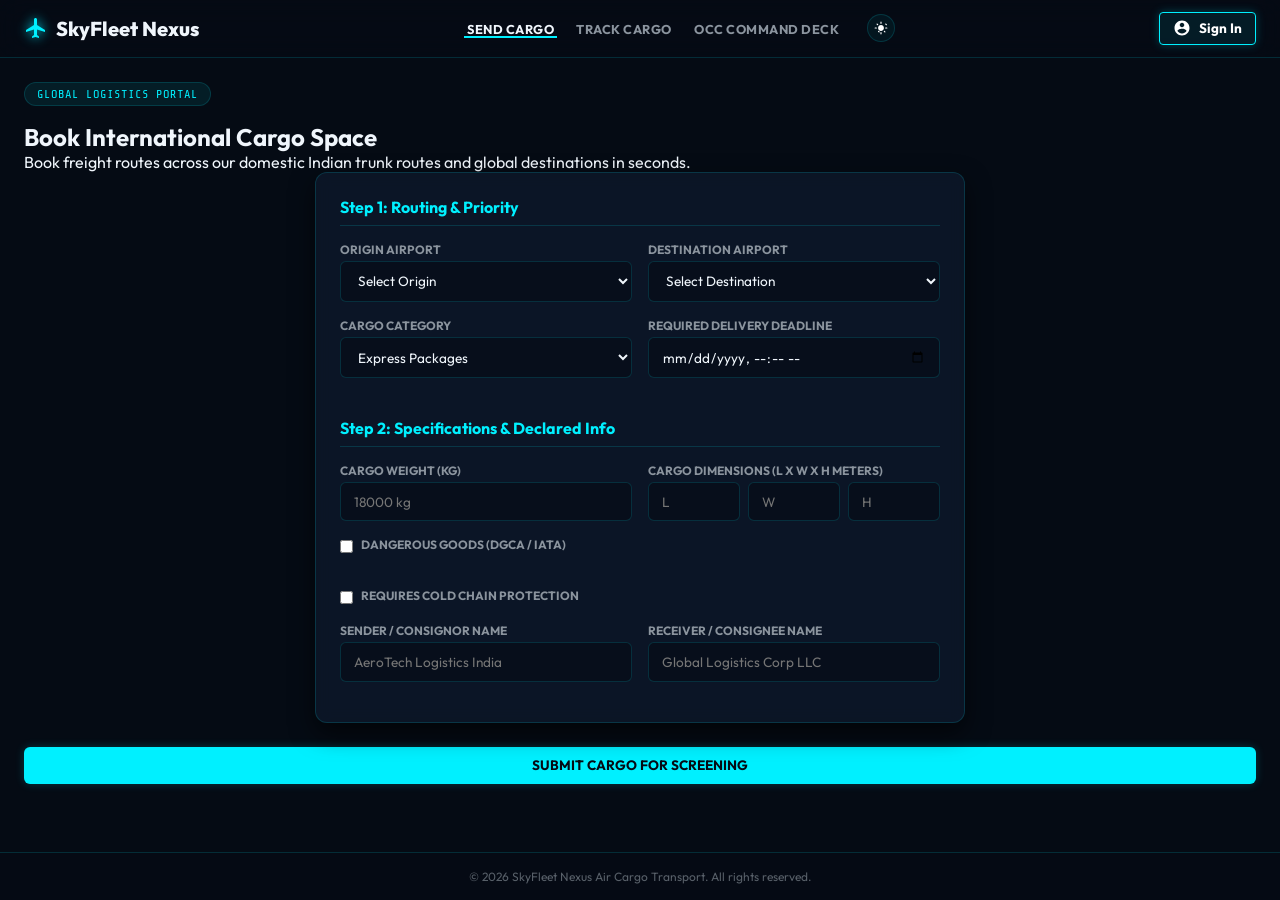
==== commit 979b8db3: "Standardize fleet models, expand destinations, convert Lakhs to Rupees, and update button label" ====
--- a/Smart-Air-Transport-main/index.html
+++ b/Smart-Air-Transport-main/index.html
@@ -3,7 +3,7 @@
 <head>
   <meta charset="UTF-8">
   <meta name="viewport" content="width=device-width, initial-scale=1.0">
-  <title>Smart Air Transport - Global Cargo Operations Platform</title>
+  <title>SkyFleet Nexus - Global Cargo Operations Platform</title>
   <link rel="stylesheet" href="style.css">
 </head>
 <body>
@@ -15,7 +15,7 @@
         <svg viewBox="0 0 24 24">
           <path d="M21 16v-2l-8-5V3.5c0-.83-.67-1.5-1.5-1.5S10 2.67 10 3.5V9l-8 5v2l8-2.5V19l-2 1.5V22l3.5-1 3.5 1v-1.5L13 19v-5.5l8 2.5z"/>
         </svg>
-        <span>TransitOps Global</span>
+        <span>SkyFleet Nexus</span>
       </a>
 
       <!-- Hamburger Menu for Mobile -->
@@ -101,6 +101,9 @@
                     <option value="LEJ">Leipzig (LEJ)</option>
                     <option value="MUC">Munich (MUC)</option>
                   </optgroup>
+                  <optgroup label="Asia Pacific">
+                    <option value="SIN">Singapore Changi (SIN)</option>
+                  </optgroup>
                 </select>
               </div>
               <div class="form-group">
@@ -132,6 +135,9 @@
                     <option value="LEJ">Leipzig (LEJ)</option>
                     <option value="MUC">Munich (MUC)</option>
                   </optgroup>
+                  <optgroup label="Asia Pacific">
+                    <option value="SIN">Singapore Changi (SIN)</option>
+                  </optgroup>
                 </select>
               </div>
             </div>
@@ -387,7 +393,7 @@
     <section class="app-section" id="auth-section">
       <div class="section-header">
         <div class="hud-badge">Secure User Gateway</div>
-        <h2 id="auth-title">TransitOps Sign Up</h2>
+        <h2 id="auth-title">SkyFleet Nexus Sign Up</h2>
         <p id="auth-subtitle">Create a personal or corporate account to manage bookings, unlock tracking tools, and view shipping logs.</p>
       </div>
 
@@ -533,7 +539,7 @@
           </div>
 
           <div style="display: flex; gap: 1rem; justify-content: center;">
-            <button class="btn btn-primary" id="btn-user-book">Book Flight</button>
+            <button class="btn btn-primary" id="btn-user-book">Send Cargo</button>
             <button class="btn btn-secondary" id="btn-user-logout">Log Out</button>
           </div>
 
@@ -799,14 +805,11 @@
                     <div class="form-group">
                       <label>Aircraft Model</label>
                       <select id="ac-model" required>
-                        <option value="Boeing 777F">Boeing 777F (102t Wide-Body)</option>
-                        <option value="Boeing 747-8F">Boeing 747-8F (134t Queen)</option>
-                        <option value="Airbus A330-P2F">Airbus A330-P2F (61t Wide)</option>
-                        <option value="Airbus A350F">Airbus A350F (109t ultra)</option>
-                        <option value="McDonnell Douglas MD-11F">MD-11F (85t Tri-Jet)</option>
-                        <option value="Boeing 737-800BCF">Boeing 737 (22.5t narrow)</option>
-                        <option value="Airbus A321P2F">Airbus A321P2F (27t narrow)</option>
-                        <option value="ATR 72-600F">ATR 72-600F (8.5t turboprop)</option>
+                        <option value="ATR 72-600F">ATR 72-600F</option>
+                        <option value="Boeing 737-800BCF">Boeing 737-800BCF</option>
+                        <option value="Airbus A321P2F">Airbus A321P2F</option>
+                        <option value="Boeing 777">Boeing 777</option>
+                        <option value="A320">A320</option>
                       </select>
                     </div>
                   </div>
@@ -815,15 +818,23 @@
                     <div class="form-group"><label>Flying Hours</label><input type="number" id="ac-hours" value="0" required></div>
                   </div>
                   <div class="form-row">
-                    <div class="form-group"><label>Acq Cost (₹ L)</label><input type="number" id="ac-acqcost" placeholder="1400" required></div>
+                    <div class="form-group"><label>Acq Cost (₹)</label><input type="number" id="ac-acqcost" placeholder="140000000" required></div>
                     <div class="form-group">
                       <label>Home Hub</label>
                       <select id="ac-home" required>
+                        <option value="DEL">Delhi (DEL)</option>
                         <option value="BOM">Mumbai (BOM)</option>
-                        <option value="DEL">Delhi (DEL)</option>
+                        <option value="CCU">Kolkata (CCU)</option>
                         <option value="AMD">Ahmedabad (AMD)</option>
+                        <option value="BLR">Bengaluru (BLR)</option>
+                        <option value="LAX">Los Angeles (LAX)</option>
                         <option value="JFK">New York (JFK)</option>
+                        <option value="AMS">Amsterdam (AMS)</option>
                         <option value="DXB">Dubai (DXB)</option>
+                        <option value="IST">Istanbul (IST)</option>
+                        <option value="AUH">Abu Dhabi (AUH)</option>
+                        <option value="SIN">Singapore (SIN)</option>
+                        <option value="FRA">Frankfurt (FRA)</option>
                       </select>
                     </div>
                   </div>
@@ -976,7 +987,7 @@
                       <th>Check Type</th>
                       <th>Details</th>
                       <th>Date</th>
-                      <th>Cost (₹ L)</th>
+                      <th>Cost (₹)</th>
                       <th>Status</th>
                       <th>Action</th>
                     </tr>
@@ -1000,7 +1011,7 @@
                       <option value="C Check">C Check</option>
                     </select>
                   </div>
-                  <div class="form-group"><label>Service Cost (₹ Lakhs)</label><input type="number" id="maint-cost" placeholder="4.5" required></div>
+                  <div class="form-group"><label>Service Cost (₹)</label><input type="number" id="maint-cost" placeholder="450000" required></div>
                   <div class="form-group"><label>Description</label><textarea id="maint-desc" placeholder="Details..." required></textarea></div>
                   <button type="submit" class="btn btn-primary" style="width: 100%; margin-top: 1rem;">Ground Aircraft</button>
                 </form>
@@ -1019,16 +1030,26 @@
                   <div class="form-group"><label>Select Aircraft</label><select id="fuel-aircraft" required></select></div>
                   <div class="form-row">
                     <div class="form-group"><label>Liters</label><input type="number" id="fuel-qty" placeholder="4650" required></div>
-                    <div class="form-group"><label>Cost (₹ Lakhs)</label><input type="number" id="fuel-cost" placeholder="4.4" required></div>
+                    <div class="form-group"><label>Cost (₹)</label><input type="number" id="fuel-cost" placeholder="440000" required></div>
                   </div>
                   <div class="form-row">
                     <div class="form-group"><label>Date</label><input type="date" id="fuel-date" required></div>
                     <div class="form-group">
                       <label>Airport</label>
                       <select id="fuel-hub" required>
+                        <option value="DEL">DEL</option>
                         <option value="BOM">BOM</option>
+                        <option value="CCU">CCU</option>
+                        <option value="AMD">AMD</option>
+                        <option value="BLR">BLR</option>
+                        <option value="LAX">LAX</option>
+                        <option value="JFK">JFK</option>
+                        <option value="AMS">AMS</option>
                         <option value="DXB">DXB</option>
-                        <option value="JFK">JFK</option>
+                        <option value="IST">IST</option>
+                        <option value="AUH">AUH</option>
+                        <option value="SIN">SIN</option>
+                        <option value="FRA">FRA</option>
                       </select>
                     </div>
                   </div>
@@ -1050,7 +1071,7 @@
                         <option value="Landing Charges">Landing / Parking Charges</option>
                       </select>
                     </div>
-                    <div class="form-group"><label>Cost (₹ L)</label><input type="number" id="exp-cost" placeholder="0.25" required></div>
+                    <div class="form-group"><label>Cost (₹)</label><input type="number" id="exp-cost" placeholder="25000" required></div>
                   </div>
                   <div class="form-group"><label>Date</label><input type="date" id="exp-date" required></div>
                   <button type="submit" class="btn btn-primary" style="width: 100%; margin-top: 1rem;">Log Expense</button>
@@ -1146,41 +1167,41 @@
                 <div style="font-family: var(--font-mono); margin-top: 1rem; line-height: 1.8;">
                   <div style="display:flex; justify-content:space-between; font-size:1.15rem; font-weight:bold; border-bottom:1px solid var(--border-color); padding-bottom:0.5rem;">
                     <span>Gross Cargo Revenue:</span>
-                    <span id="pl-gross-revenue" style="color:var(--success-color);">₹ 0 Lakhs</span>
+                    <span id="pl-gross-revenue" style="color:var(--success-color);">₹ 0</span>
                   </div>
                   
                   <div style="margin-top:1rem; border-bottom:1px dashed var(--border-color); padding-bottom:0.5rem;">
                     <h4 style="font-size:0.8rem; text-transform:uppercase; color:var(--text-secondary);">Operating Costs Breakdown:</h4>
                     <div style="display:flex; justify-content:space-between; font-size:0.85rem;">
                       <span>Fuel Cost:</span>
-                      <span id="pl-fuel-cost">₹ 0 Lakhs</span>
+                       <span id="pl-fuel-cost">₹ 0</span>
                     </div>
                     <div style="display:flex; justify-content:space-between; font-size:0.85rem;">
                       <span>Maintenance checks:</span>
-                      <span id="pl-maint-cost">₹ 0 Lakhs</span>
+                       <span id="pl-maint-cost">₹ 0</span>
                     </div>
                     <div style="display:flex; justify-content:space-between; font-size:0.85rem;">
                       <span>Airport Handling & landing:</span>
-                      <span id="pl-handling-cost">₹ 0 Lakhs</span>
+                       <span id="pl-handling-cost">₹ 0</span>
                     </div>
                     <div style="display:flex; justify-content:space-between; font-size:0.85rem;">
                       <span>Hangar & Parking fees:</span>
-                      <span id="pl-hangar-cost">₹ 0 Lakhs</span>
+                       <span id="pl-hangar-cost">₹ 0</span>
                     </div>
                     <div style="display:flex; justify-content:space-between; font-size:0.85rem;">
                       <span>Crew Salaries / expenses:</span>
-                      <span id="pl-crew-cost">₹ 0 Lakhs</span>
+                       <span id="pl-crew-cost">₹ 0</span>
                     </div>
                   </div>
 
                   <div style="display:flex; justify-content:space-between; font-size:0.95rem; font-weight:bold; margin-top:0.5rem;">
                     <span>Total Operating Costs:</span>
-                    <span id="pl-total-cost" style="color:var(--danger-color)">₹ 0 Lakhs</span>
+                     <span id="pl-total-cost" style="color:var(--danger-color)">₹ 0</span>
                   </div>
 
                   <div style="display:flex; justify-content:space-between; font-size:1.25rem; font-weight:bold; border-top:2px solid var(--accent-color); padding-top:0.75rem; margin-top:1rem;">
                     <span>Net Margin Profit:</span>
-                    <span id="pl-net-profit" style="color:var(--success-color);">₹ 0 Lakhs</span>
+                     <span id="pl-net-profit" style="color:var(--success-color);">₹ 0</span>
                   </div>
                   <div style="display:flex; justify-content:space-between; font-size:0.85rem; color:var(--text-secondary);">
                     <span>Operating Margin (%):</span>
@@ -1207,9 +1228,17 @@
                     <select id="consolidate-origin" style="padding: 0.4rem; font-size: 0.85rem; width:100%; background: var(--input-bg); border: 1px solid var(--border-color); color: var(--text-primary);">
                       <option value="DEL">Delhi (DEL)</option>
                       <option value="BOM">Mumbai (BOM)</option>
-                      <option value="BLR">Bengaluru (BLR)</option>
                       <option value="CCU">Kolkata (CCU)</option>
                       <option value="AMD">Ahmedabad (AMD)</option>
+                      <option value="BLR">Bengaluru (BLR)</option>
+                      <option value="LAX">Los Angeles (LAX)</option>
+                      <option value="JFK">New York (JFK)</option>
+                      <option value="AMS">Amsterdam (AMS)</option>
+                      <option value="DXB">Dubai (DXB)</option>
+                      <option value="IST">Istanbul (IST)</option>
+                      <option value="AUH">Abu Dhabi (AUH)</option>
+                      <option value="SIN">Singapore (SIN)</option>
+                      <option value="FRA">Frankfurt (FRA)</option>
                     </select>
                   </div>
                 </div>
@@ -1217,11 +1246,19 @@
                   <div class="form-group" style="margin-bottom: 0.75rem;">
                     <label style="font-size: 0.75rem;">Consolidation Destination</label>
                     <select id="consolidate-dest" style="padding: 0.4rem; font-size: 0.85rem; width:100%; background: var(--input-bg); border: 1px solid var(--border-color); color: var(--text-primary);">
+                      <option value="DEL">Delhi (DEL)</option>
                       <option value="BOM">Mumbai (BOM)</option>
-                      <option value="DEL">Delhi (DEL)</option>
-                      <option value="BLR">Bengaluru (BLR)</option>
                       <option value="CCU">Kolkata (CCU)</option>
                       <option value="AMD">Ahmedabad (AMD)</option>
+                      <option value="BLR">Bengaluru (BLR)</option>
+                      <option value="LAX">Los Angeles (LAX)</option>
+                      <option value="JFK">New York (JFK)</option>
+                      <option value="AMS">Amsterdam (AMS)</option>
+                      <option value="DXB">Dubai (DXB)</option>
+                      <option value="IST">Istanbul (IST)</option>
+                      <option value="AUH">Abu Dhabi (AUH)</option>
+                      <option value="SIN">Singapore (SIN)</option>
+                      <option value="FRA">Frankfurt (FRA)</option>
                     </select>
                   </div>
                 </div>
@@ -1244,11 +1281,11 @@
                   <div id="consolidation-results" style="display: none; text-align: left; font-family: var(--font-mono); font-size: 0.9rem; width: 100%; line-height: 1.6;">
                     <div style="display: flex; justify-content: space-between; margin-bottom: 0.5rem; border-bottom: 1px dashed var(--border-color); padding-bottom: 0.25rem;">
                       <span>Estimated Net Profit:</span>
-                      <strong id="consolidation-net-profit" style="color: var(--success-color);">₹ 0 Lakhs</strong>
+                       <strong id="consolidation-net-profit" style="color: var(--success-color);">₹ 0</strong>
                     </div>
                     <div style="display: flex; justify-content: space-between; margin-bottom: 0.5rem; border-bottom: 1px dashed var(--border-color); padding-bottom: 0.25rem;">
                       <span>Projected Profit:</span>
-                      <strong id="consolidation-projected-profit" style="color: var(--success-color);">Projected Profit:<br>₹ 0 Lakhs</strong>
+                       <strong id="consolidation-projected-profit" style="color: var(--success-color);">Projected Profit:<br>₹ 0</strong>
                     </div>
                     <div style="display: flex; justify-content: space-between; margin-bottom: 0.5rem; border-bottom: 1px dashed var(--border-color); padding-bottom: 0.25rem;">
                       <span>Fuel Burn Estimate:</span>
@@ -1304,7 +1341,7 @@
 
   <!-- Footer -->
   <footer>
-    <p>&copy; 2026 TransitOps Global Air Cargo Transport. All rights reserved.</p>
+    <p>&copy; 2026 SkyFleet Nexus Air Cargo Transport. All rights reserved.</p>
   </footer>
 
   <!-- OTP Verification Modal -->
